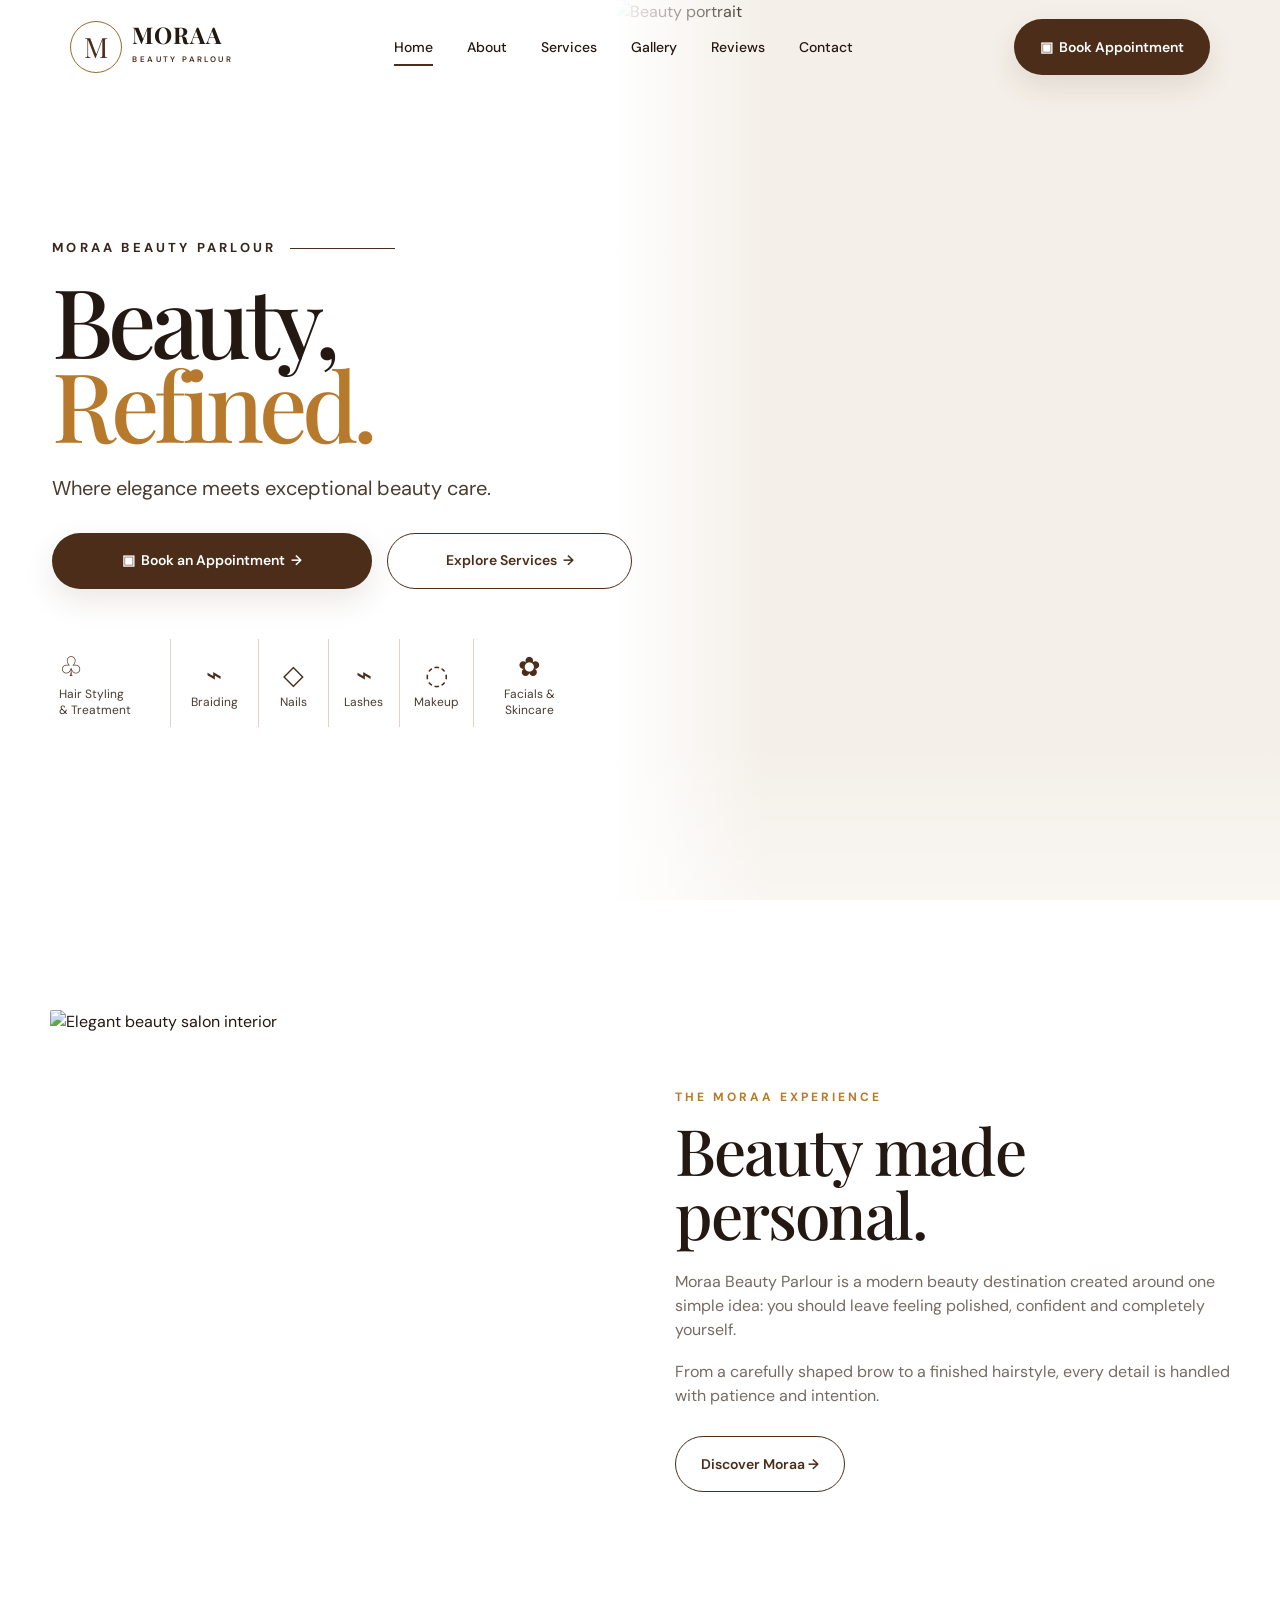
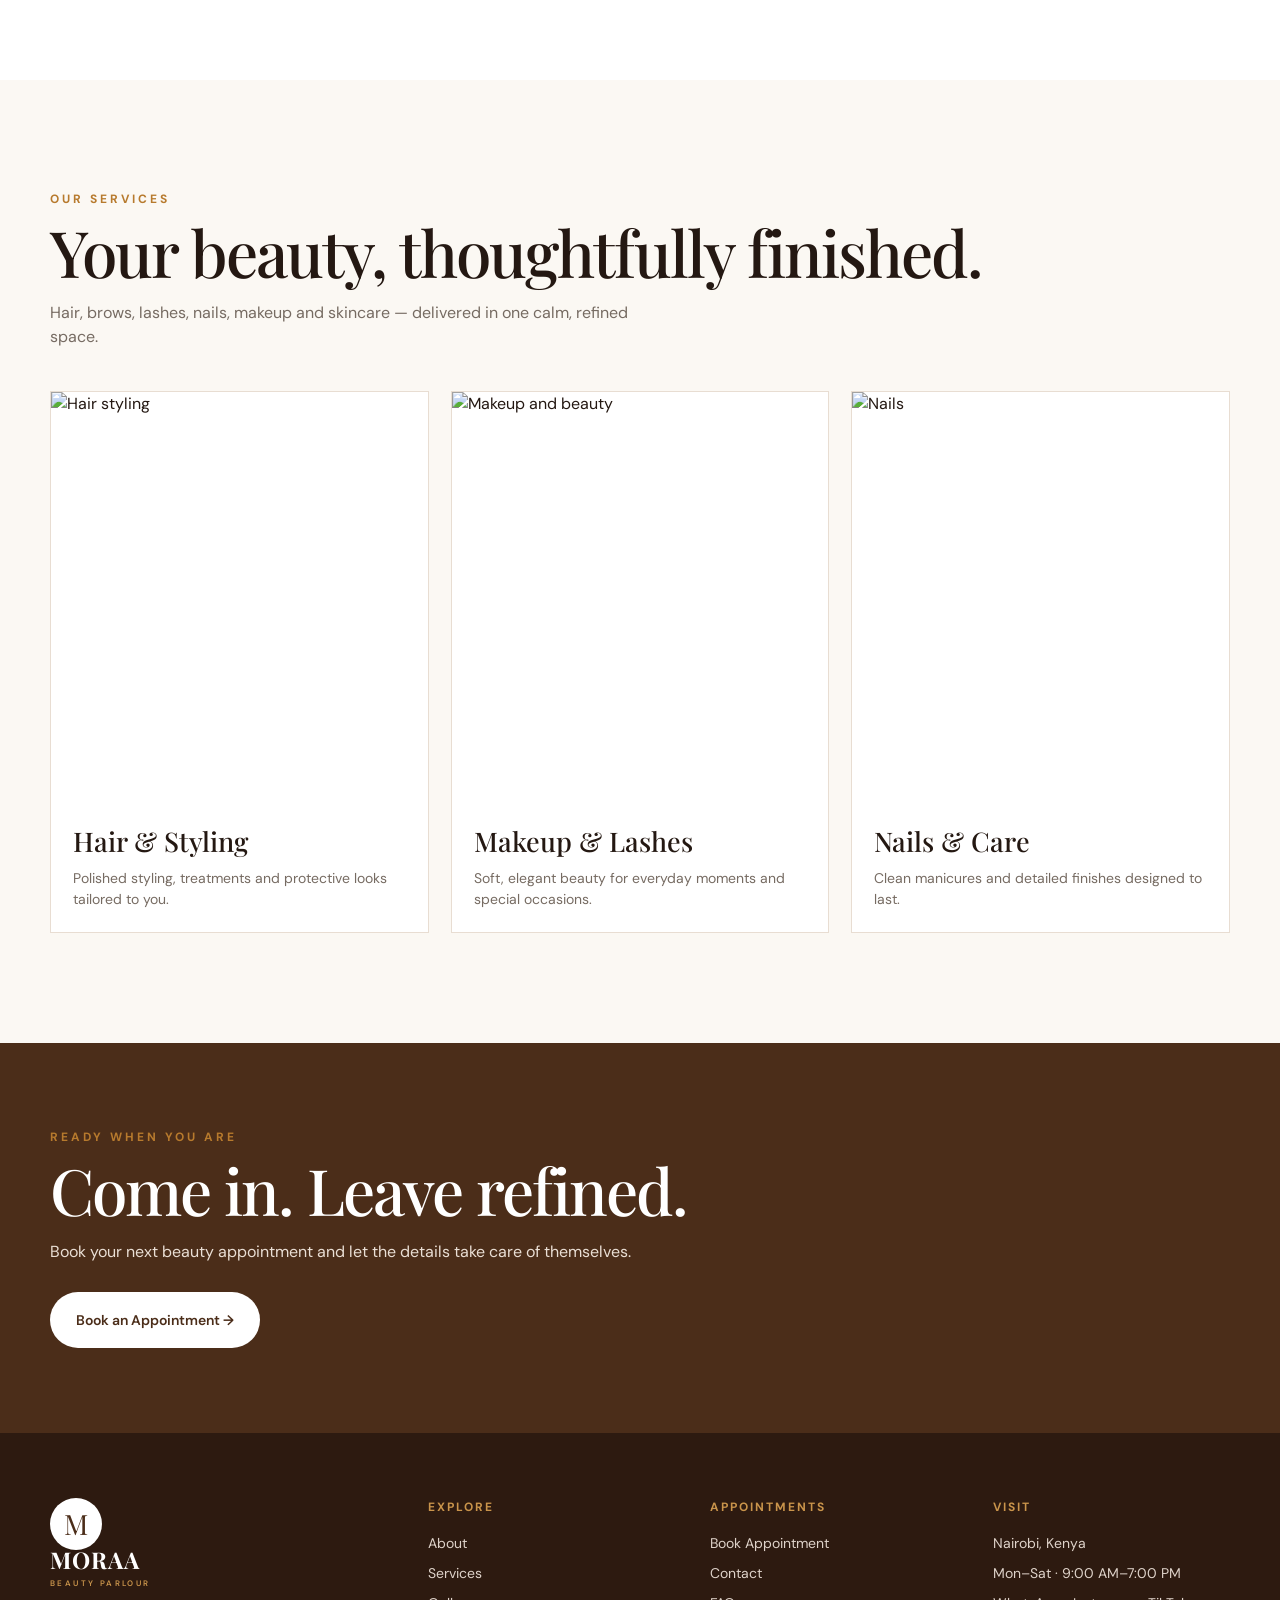
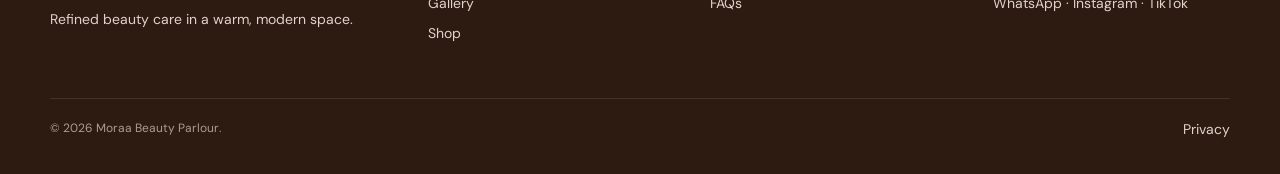
==== index.html @ 7bc59cf0 "Build Moraa Beauty Parlour website: index.html" ====
<!doctype html>
<html lang="en"><head>
<meta charset="utf-8"><meta name="viewport" content="width=device-width,initial-scale=1">
<meta name="description" content="Moraa Beauty Parlour — refined hair, beauty, nails, lashes, makeup and skincare in Nairobi.">
<title>Moraa Beauty Parlour | Beauty, Refined.</title>
<link rel="icon" href="data:image/svg+xml,%3Csvg xmlns='http://www.w3.org/2000/svg' viewBox='0 0 100 100'%3E%3Ccircle cx='50' cy='50' r='46' fill='%234b2d19'/%3E%3Ctext x='50' y='65' text-anchor='middle' font-size='55' fill='white' font-family='serif'%3EM%3C/text%3E%3C/svg%3E">
<link rel="stylesheet" href="/style.css"></head><body>
<header class="site-header">
<a class="brand" href="/"><span class="brand-mark">M</span><span class="brand-copy"><strong>MORAA</strong><small>BEAUTY PARLOUR</small></span></a>
<nav class="nav"><a class="active" href="/">Home</a><a href="/about">About</a><a href="/services">Services</a><a href="/gallery">Gallery</a><a href="/reviews">Reviews</a><a href="/contact">Contact</a></nav>
<a class="btn btn-primary" href="/booking">▣&nbsp; Book Appointment</a><button class="menu" aria-label="Menu">☰</button>
<div class="mobile-nav"><a href="/">Home</a><a href="/about">About</a><a href="/services">Services</a><a href="/gallery">Gallery</a><a href="/reviews">Reviews</a><a href="/shop">Shop</a><a href="/contact">Contact</a><a href="/booking" class="btn btn-primary">Book Appointment</a></div>
</header>

<main>
<section class="hero"><div class="hero-grid">
<div class="hero-copy">
<div class="eyebrow">MORAA BEAUTY PARLOUR</div>
<h1>Beauty,<br><span class="gold">Refined.</span></h1>
<p class="lead">Where elegance meets exceptional beauty care.</p>
<div class="actions"><a class="btn btn-primary" href="/booking">▣&nbsp; Book an Appointment &nbsp;→</a><a class="btn btn-outline" href="/services">Explore Services &nbsp;→</a></div>
<div class="services-strip">
<div class="service-mini"><div class="service-icon">♧</div><span>Hair Styling<br>& Treatment</span></div>
<div class="service-mini"><div class="service-icon">⌁</div><span>Braiding</span></div>
<div class="service-mini"><div class="service-icon">◇</div><span>Nails</span></div>
<div class="service-mini"><div class="service-icon">⌁</div><span>Lashes</span></div>
<div class="service-mini"><div class="service-icon">◌</div><span>Makeup</span></div>
<div class="service-mini"><div class="service-icon">✿</div><span>Facials &<br>Skincare</span></div>
</div></div>
<div class="hero-photo"><img src="https://images.unsplash.com/photo-1487412720507-e7ab37603c6f?auto=format&fit=crop&w=1400&q=90" alt="Beauty portrait"></div>
</div></section>

<section class="section"><div class="container two-col"><div class="editorial-img"><img src="https://images.unsplash.com/photo-1560066984-138dadb4c035?auto=format&fit=crop&w=1200&q=85" alt="Elegant beauty salon interior"></div><div><div class="section-kicker">The Moraa Experience</div><h2 class="section-title">Beauty made personal.</h2><div class="prose" style="margin-top:24px"><p>Moraa Beauty Parlour is a modern beauty destination created around one simple idea: you should leave feeling polished, confident and completely yourself.</p><p>From a carefully shaped brow to a finished hairstyle, every detail is handled with patience and intention.</p></div><a class="btn btn-outline" href="/about" style="margin-top:10px">Discover Moraa →</a></div></div></section>

<section class="section cream"><div class="container"><div class="section-kicker">Our Services</div><h2 class="section-title">Your beauty, thoughtfully finished.</h2><p class="section-intro">Hair, brows, lashes, nails, makeup and skincare — delivered in one calm, refined space.</p>
<div class="cards" style="margin-top:42px">
<article class="card"><div class="card-img"><img src="https://images.unsplash.com/photo-1600948836101-f9ffda59d250?auto=format&fit=crop&w=900&q=85" alt="Hair styling"></div><div class="card-body"><h3>Hair & Styling</h3><p>Polished styling, treatments and protective looks tailored to you.</p></div></article>
<article class="card"><div class="card-img"><img src="https://images.unsplash.com/photo-1522335789203-aabd1fc54bc9?auto=format&fit=crop&w=900&q=85" alt="Makeup and beauty"></div><div class="card-body"><h3>Makeup & Lashes</h3><p>Soft, elegant beauty for everyday moments and special occasions.</p></div></article>
<article class="card"><div class="card-img"><img src="https://images.unsplash.com/photo-1604654894610-df63bc536371?auto=format&fit=crop&w=900&q=85" alt="Nails"></div><div class="card-body"><h3>Nails & Care</h3><p>Clean manicures and detailed finishes designed to last.</p></div></article>
</div></div></section>

<section class="cta"><div class="container"><div class="section-kicker">Ready when you are</div><h2 class="section-title">Come in. Leave refined.</h2><p>Book your next beauty appointment and let the details take care of themselves.</p><a class="btn" style="background:#fff;color:var(--brown)" href="/booking">Book an Appointment →</a></div></section>
</main>
<footer class="footer"><div class="container footer-grid">
<div><a class="brand" href="/" style="margin-bottom:17px"><span class="brand-mark" style="background:#fff;color:var(--brown);border:0">M</span><span class="brand-copy"><strong>MORAA</strong><small>BEAUTY PARLOUR</small></span></a><p>Refined beauty care in a warm, modern space.</p></div>
<div><h4>Explore</h4><a href="/about">About</a><a href="/services">Services</a><a href="/gallery">Gallery</a><a href="/shop">Shop</a></div>
<div><h4>Appointments</h4><a href="/booking">Book Appointment</a><a href="/contact">Contact</a><a href="/faq">FAQs</a></div>
<div><h4>Visit</h4><p>Nairobi, Kenya</p><p>Mon–Sat · 9:00 AM–7:00 PM</p><p>WhatsApp · Instagram · TikTok</p></div>
</div><div class="container footer-bottom"><span>© <span data-year></span> Moraa Beauty Parlour.</span><span><a href="/privacy">Privacy</a></span></div></footer>
<script src="/script.js"></script></body></html>
---- style.css ----
@import url('https://fonts.googleapis.com/css2?family=DM+Sans:wght@400;500;600;700&family=Playfair+Display:wght@500;600&display=swap');

:root{
  --brown:#4b2d19;--brown2:#321d10;--gold:#b77a2d;--cream:#fbf8f3;
  --ink:#241812;--muted:#766b62;--line:#e8ddd2;--white:#fff;
  --serif:"Playfair Display",Georgia,serif;--sans:"DM Sans",Arial,sans-serif;
}
*{box-sizing:border-box;margin:0;padding:0}
html{scroll-behavior:smooth}
body{font-family:var(--sans);color:var(--ink);background:var(--white);line-height:1.5;overflow-x:hidden}
a{text-decoration:none;color:inherit}button,input,textarea,select{font:inherit}
img{max-width:100%;display:block}
.container{width:min(1180px,calc(100% - 48px));margin:auto}
.site-header{height:94px;position:absolute;top:0;left:0;right:0;z-index:50;display:flex;align-items:center;justify-content:space-between;padding:0 5.5%}
.brand{display:flex;align-items:center;gap:10px}
.brand-mark{width:52px;height:52px;border:1px solid #9a692f;border-radius:50%;display:grid;place-items:center;color:var(--brown);font-family:var(--serif);font-size:28px}
.brand-copy strong{display:block;font-family:var(--serif);font-size:23px;letter-spacing:1px;line-height:.9}
.brand-copy small{font-size:8px;letter-spacing:2.4px;color:var(--brown);font-weight:600}
.nav{display:flex;gap:34px;align-items:center}
.nav a{font-size:14px;font-weight:500;position:relative;padding:8px 0}
.nav a.active:after{content:"";position:absolute;left:0;right:0;bottom:0;height:2px;background:var(--brown)}
.btn{display:inline-flex;align-items:center;justify-content:center;gap:10px;border-radius:999px;height:56px;padding:0 25px;font-weight:600;font-size:14px;border:1px solid transparent;transition:.25s}
.btn-primary{background:var(--brown);color:white;box-shadow:0 12px 30px #4b2d191c}
.btn-primary:hover{background:var(--brown2);transform:translateY(-2px)}
.btn-outline{border-color:var(--brown);color:var(--brown);background:white}
.btn-outline:hover{background:var(--cream);transform:translateY(-2px)}
.menu{display:none;border:0;background:var(--brown);color:#fff;width:44px;height:44px;border-radius:50%;font-size:20px}
.mobile-nav{display:none;position:absolute;top:78px;left:18px;right:18px;background:#fff;border:1px solid var(--line);border-radius:20px;padding:14px;box-shadow:0 24px 70px #301b101c}
.mobile-nav.open{display:flex;flex-direction:column}
.mobile-nav a{padding:13px;border-radius:12px}
.mobile-nav a:hover{background:var(--cream)}

.hero{min-height:100vh;position:relative;overflow:hidden;background:#fff}
.hero-grid{min-height:100vh;display:grid;grid-template-columns:48% 52%}
.hero-copy{display:flex;flex-direction:column;justify-content:center;padding:120px 30px 55px 8.5%;position:relative;z-index:5}
.eyebrow{display:flex;align-items:center;gap:14px;font-size:13px;letter-spacing:3.2px;font-weight:700;color:#38271c;margin-bottom:19px}
.eyebrow:after{content:"";width:105px;height:1px;background:var(--brown)}
.hero h1{font-family:var(--serif);font-weight:500;font-size:clamp(72px,7.5vw,124px);line-height:.88;letter-spacing:-5px;margin-bottom:28px}
.gold{color:var(--gold)}
.lead{max-width:480px;color:#4a3b31;font-size:20px;line-height:1.45;margin-bottom:30px}
.actions{display:flex;gap:15px;margin-bottom:50px}
.hero .btn-primary{min-width:320px}
.hero .btn-outline{min-width:245px}
.services-strip{display:grid;grid-template-columns:1.35fr 1fr .8fr .8fr .85fr 1.25fr;max-width:720px}
.service-mini{min-height:88px;display:flex;flex-direction:column;align-items:center;justify-content:center;text-align:center;border-right:1px solid #ddd2c8;padding:4px 7px}
.service-mini:first-child{align-items:flex-start;text-align:left}
.service-mini:last-child{border:0}
.service-icon{font-size:27px;color:var(--brown);height:40px}
.service-mini span{font-size:12px;line-height:1.3;color:#493b31}
.hero-photo{position:relative;min-height:100vh;overflow:hidden;background:#f4efe8}
.hero-photo img{width:100%;height:100%;object-fit:cover;object-position:center}
.hero-photo:before{content:"";position:absolute;z-index:2;inset:0 auto 0 0;width:23%;background:linear-gradient(90deg,#fff,rgba(255,255,255,0));pointer-events:none}
.hero-photo:after{content:"";position:absolute;z-index:2;inset:auto 0 0;height:18%;background:linear-gradient(0deg,rgba(255,255,255,.45),transparent);pointer-events:none}

.page-hero{padding:170px 0 90px;background:var(--cream);position:relative}
.page-hero h1{font-family:var(--serif);font-size:clamp(55px,7vw,92px);line-height:.95;font-weight:500;letter-spacing:-3px;max-width:850px}
.page-hero p{max-width:650px;color:var(--muted);font-size:18px;margin-top:22px}
.section{padding:110px 0}
.section.cream{background:var(--cream)}
.section-title{font-family:var(--serif);font-size:clamp(40px,5vw,64px);line-height:1;letter-spacing:-2px;font-weight:500}
.section-kicker{font-size:12px;text-transform:uppercase;letter-spacing:3px;font-weight:700;color:var(--gold);margin-bottom:12px}
.section-intro{max-width:600px;color:var(--muted);margin-top:17px}
.two-col{display:grid;grid-template-columns:1fr 1fr;gap:70px;align-items:center}
.editorial-img{border-radius:2px;overflow:hidden}
.editorial-img img{width:100%;height:560px;object-fit:cover}
.prose p{color:var(--muted);margin:0 0 18px;font-size:16px}
.prose h3{font-family:var(--serif);font-size:31px;margin:28px 0 10px;font-weight:500}
.cards{display:grid;grid-template-columns:repeat(3,1fr);gap:22px}
.card{border:1px solid var(--line);background:#fff;overflow:hidden}
.card-img{aspect-ratio:1/1.08;overflow:hidden}
.card-img img{width:100%;height:100%;object-fit:cover;transition:.5s}
.card:hover .card-img img{transform:scale(1.04)}
.card-body{padding:22px}
.card-body h3{font-family:var(--serif);font-size:27px;font-weight:500;margin-bottom:7px}
.card-body p{color:var(--muted);font-size:14px}
.price{color:var(--gold);font-weight:700;margin-top:13px}
.card-body .btn{margin-top:17px;height:46px}

.gallery-grid{columns:3 280px;column-gap:18px}
.gallery-item{break-inside:avoid;margin-bottom:18px;overflow:hidden;position:relative;cursor:pointer}
.gallery-item img{width:100%;transition:.5s}
.gallery-item:hover img{transform:scale(1.025)}
.lightbox{position:fixed;inset:0;background:#1e120ddc;z-index:100;display:none;place-items:center;padding:30px}
.lightbox.open{display:grid}
.lightbox img{max-width:min(1000px,92vw);max-height:88vh;object-fit:contain}
.lightbox button{position:absolute;top:20px;right:25px;border:0;background:#fff;color:var(--brown);width:46px;height:46px;border-radius:50%;font-size:25px}

.review-grid{display:grid;grid-template-columns:repeat(3,1fr);gap:22px}
.review{border:1px solid var(--line);padding:32px;background:#fff}
.stars{color:var(--gold);letter-spacing:4px;margin-bottom:18px}
.review p{font-family:var(--serif);font-size:23px;line-height:1.3}
.review strong{display:block;margin-top:20px;font-size:13px}

.form-wrap{max-width:850px;margin:auto;background:#fff;border:1px solid var(--line);padding:38px}
.form-grid{display:grid;grid-template-columns:1fr 1fr;gap:18px}
.field{display:flex;flex-direction:column;gap:7px}
.field.full{grid-column:1/-1}
.field label{font-size:12px;font-weight:700;text-transform:uppercase;letter-spacing:1.4px}
.field input,.field select,.field textarea{border:1px solid var(--line);padding:14px 15px;outline:0;background:#fff;color:var(--ink);border-radius:2px}
.field textarea{min-height:150px;resize:vertical}
.form-success{display:none;margin-top:18px;padding:15px;background:#f1eee9;color:var(--brown)}
.form-success.show{display:block}

.product-grid{display:grid;grid-template-columns:repeat(4,1fr);gap:18px}
.product .card-img{aspect-ratio:1}
.product .card-body h3{font-size:22px}
.product .price{font-size:14px}

.faq{max-width:900px;margin:auto}
.faq-item{border-top:1px solid var(--line)}
.faq-q{width:100%;background:none;border:0;text-align:left;padding:24px 0;font-family:var(--serif);font-size:25px;display:flex;justify-content:space-between;cursor:pointer;color:var(--ink)}
.faq-a{display:none;color:var(--muted);padding:0 45px 24px 0}
.faq-item.open .faq-a{display:block}

.contact-grid{display:grid;grid-template-columns:.9fr 1.1fr;gap:70px}
.contact-list{display:grid;gap:22px;margin-top:30px}
.contact-list div{border-bottom:1px solid var(--line);padding-bottom:18px}
.contact-list small{display:block;text-transform:uppercase;letter-spacing:2px;color:var(--gold);font-size:10px;font-weight:700;margin-bottom:5px}

.cta{background:var(--brown);color:#fff;padding:85px 0}
.cta .section-title{color:#fff}
.cta p{color:#eadfd5;max-width:600px;margin:18px 0 28px}

.footer{background:#2d1a10;color:#fff;padding:65px 0 25px}
.footer-grid{display:grid;grid-template-columns:1.4fr 1fr 1fr 1fr;gap:45px}
.footer .brand-copy strong{color:#fff}
.footer .brand-copy small{color:#c9944b}
.footer h4{font-size:12px;text-transform:uppercase;letter-spacing:2px;color:#c9944b;margin-bottom:17px}
.footer a,.footer p{color:#dfd3ca;font-size:14px;margin-bottom:9px;display:block}
.footer-bottom{border-top:1px solid #ffffff1b;margin-top:45px;padding-top:20px;display:flex;justify-content:space-between;color:#aa9d94;font-size:12px}

.notfound{min-height:75vh;display:grid;place-items:center;text-align:center;padding:140px 20px}
.notfound h1{font-family:var(--serif);font-size:120px;line-height:1}
.notfound p{color:var(--muted);margin:15px 0 25px}

@media(max-width:1050px){
 .nav{display:none}.menu{display:grid;place-items:center}
 .hero-grid{grid-template-columns:1fr}.hero-copy{padding:140px 7% 70px}.hero-photo{min-height:650px}
 .cards{grid-template-columns:repeat(2,1fr)}.product-grid{grid-template-columns:repeat(2,1fr)}
 .footer-grid{grid-template-columns:repeat(2,1fr)}
}
@media(max-width:650px){
 .container{width:min(100% - 34px,1180px)}.site-header{height:80px;padding:0 18px}
 .brand-mark{width:45px;height:45px}.brand-copy strong{font-size:20px}
 .hero-copy{padding:125px 22px 48px}.hero h1{font-size:clamp(58px,16vw,82px);letter-spacing:-3px}
 .lead{font-size:17px}.actions{flex-direction:column}.hero .btn-primary,.hero .btn-outline{min-width:0;width:100%}
 .services-strip{grid-template-columns:repeat(3,1fr);border-top:1px solid var(--line);padding-top:12px}
 .service-mini{border-bottom:1px solid #ddd2c8;min-height:82px}.service-mini:first-child{align-items:center;text-align:center}
 .service-mini:nth-child(3),.service-mini:nth-child(6){border-right:0}
 .hero-photo{min-height:540px}.hero-photo:before{width:35%}
 .page-hero{padding:135px 0 70px}.page-hero h1{font-size:57px}
 .section{padding:75px 0}.two-col,.contact-grid{grid-template-columns:1fr;gap:35px}.editorial-img img{height:430px}
 .cards,.review-grid{grid-template-columns:1fr}.product-grid{grid-template-columns:repeat(2,1fr)}
 .form-wrap{padding:22px}.form-grid{grid-template-columns:1fr}.field.full{grid-column:auto}
 .footer-grid{grid-template-columns:1fr 1fr;gap:35px}.footer-bottom{display:block}.footer-bottom span{display:block;margin-top:8px}
}
@media(max-width:420px){
 .services-strip{grid-template-columns:repeat(2,1fr)}.service-mini:nth-child(3){border-right:1px solid #ddd2c8}.service-mini:nth-child(even){border-right:0}
 .product-grid{grid-template-columns:1fr}.footer-grid{grid-template-columns:1fr}.notfound h1{font-size:85px}
}
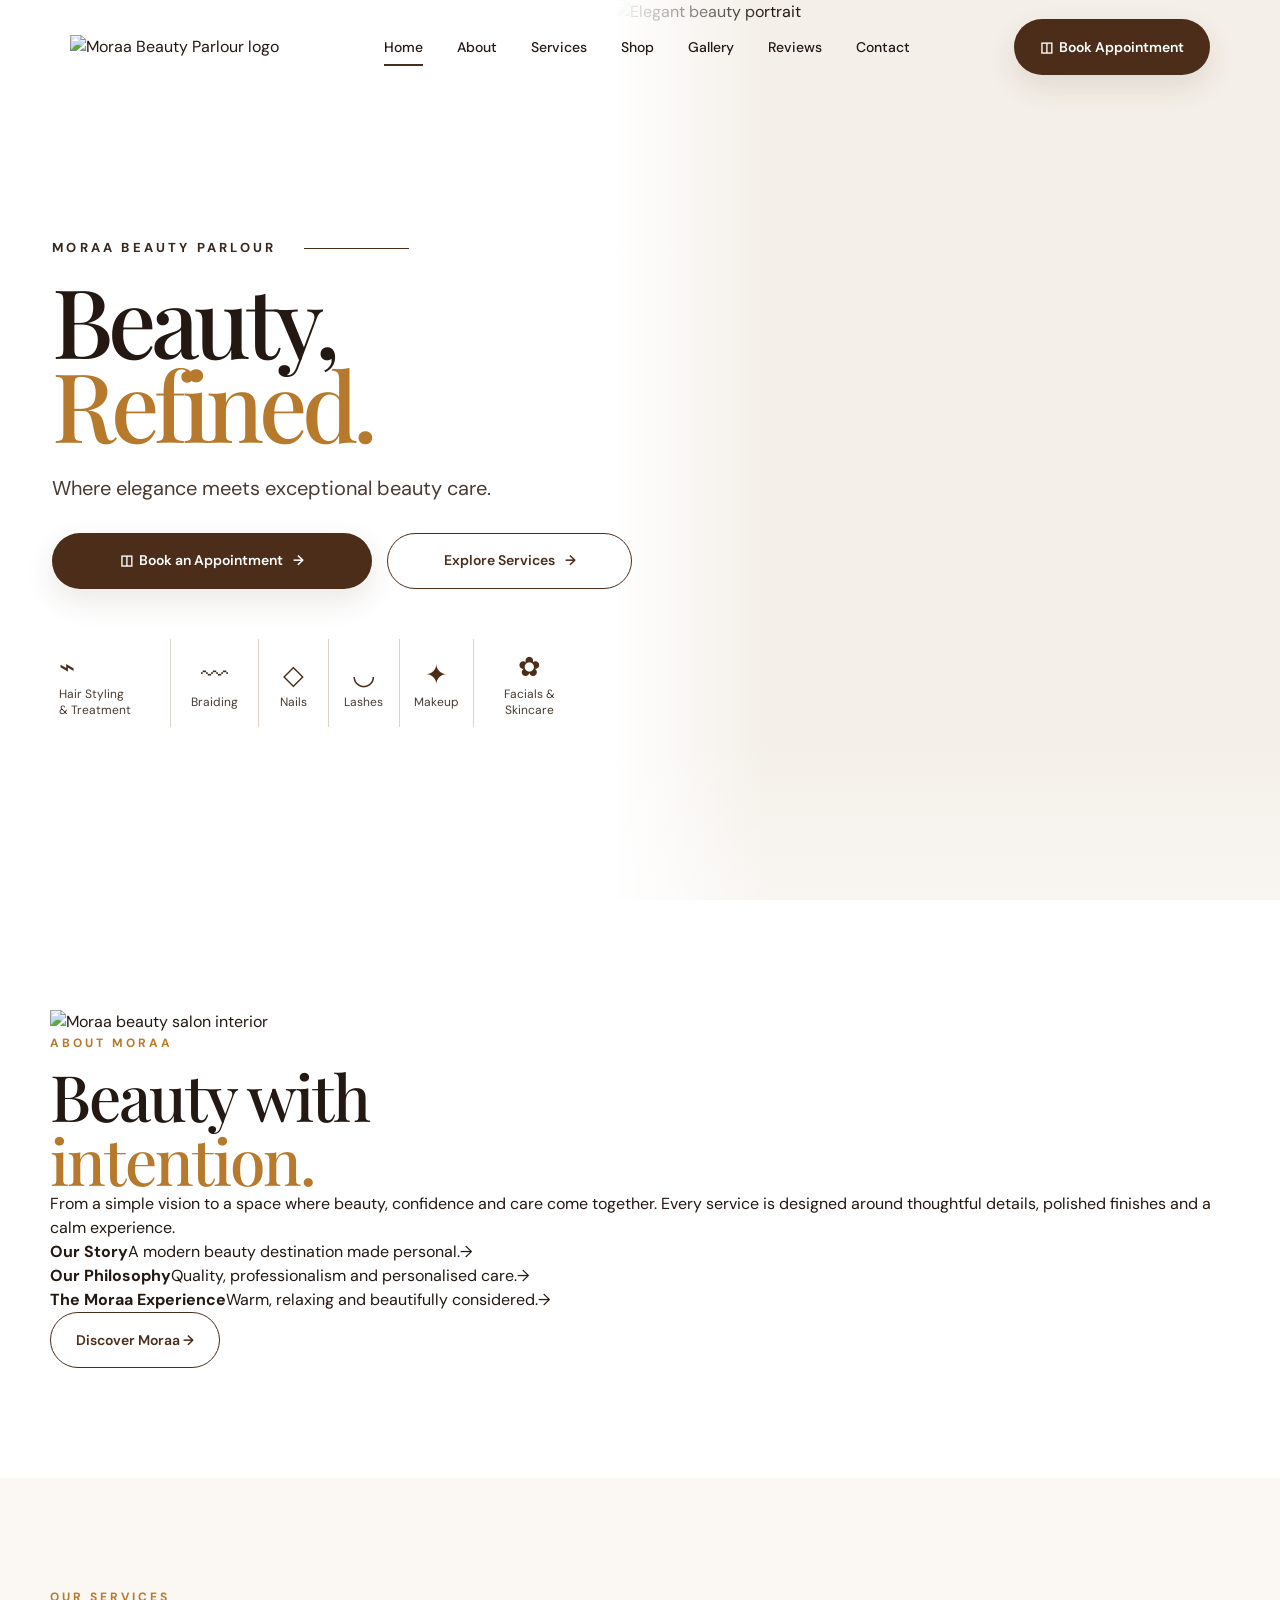
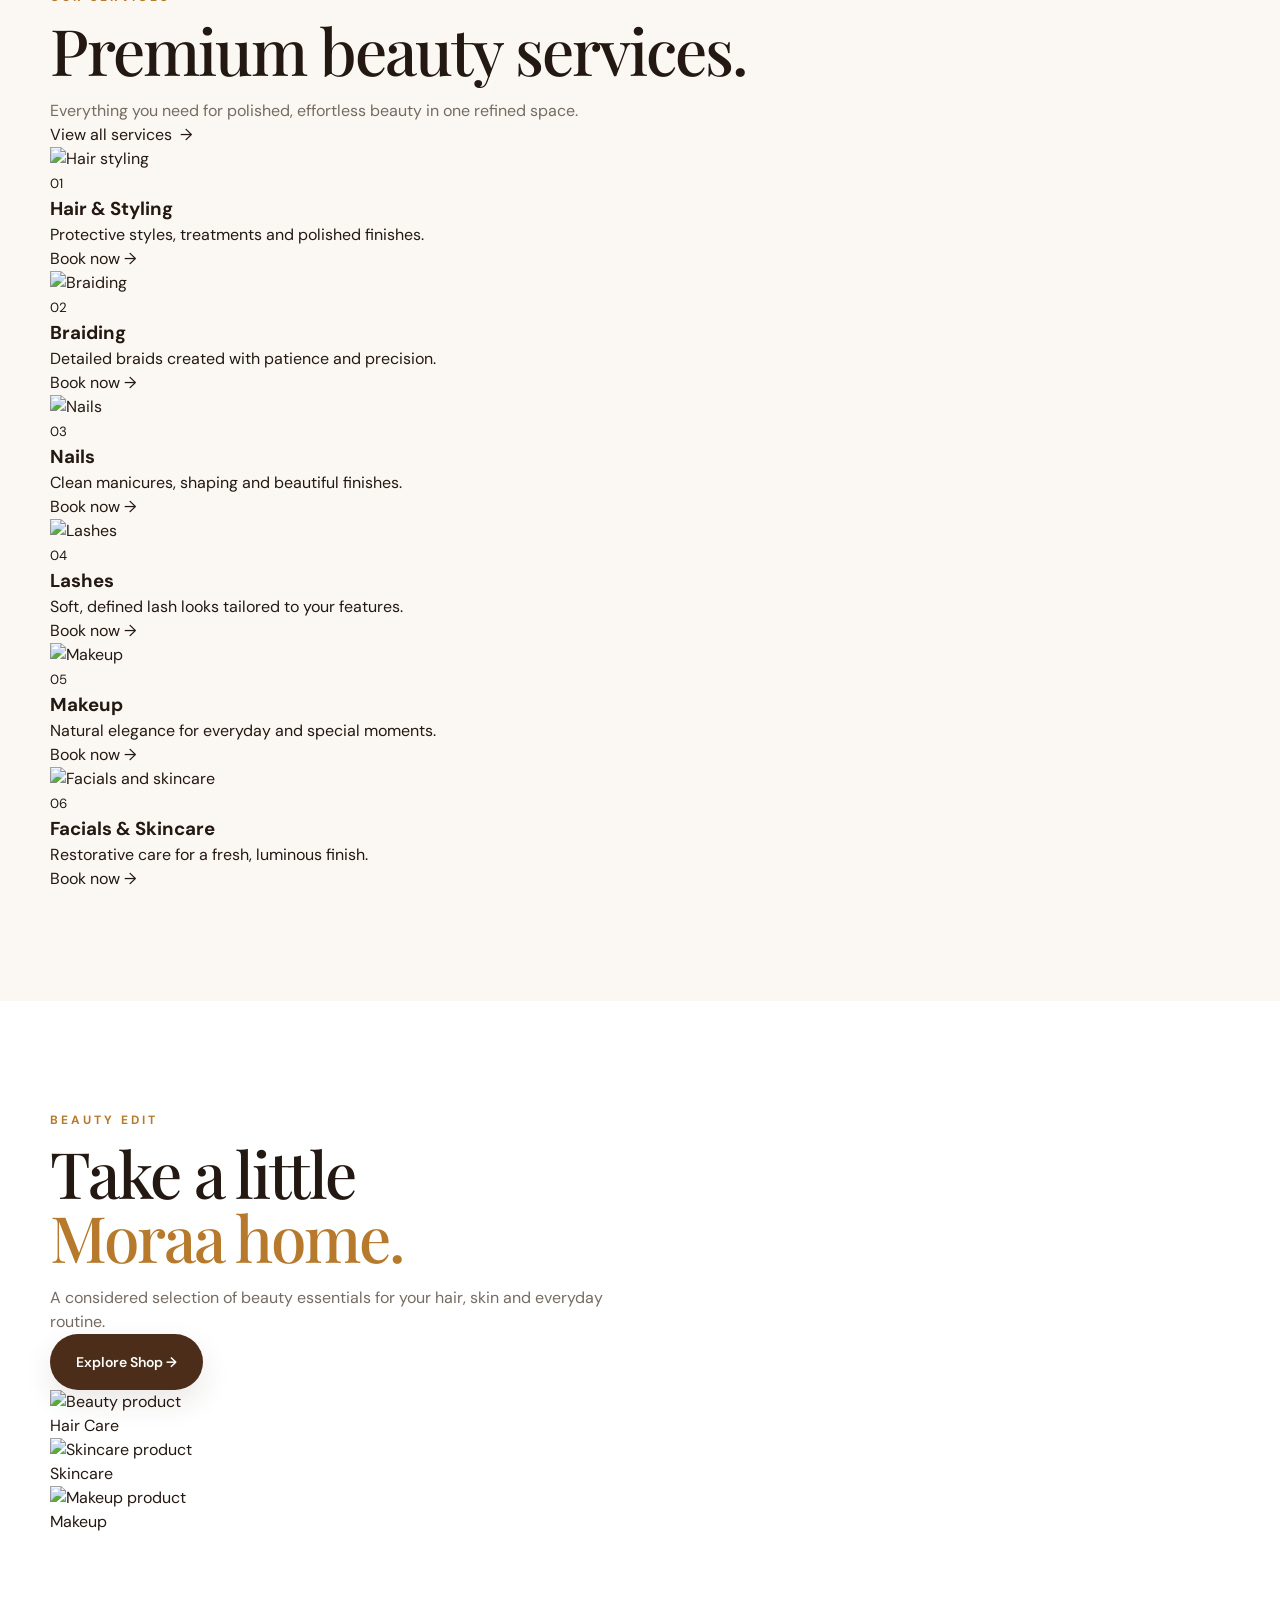
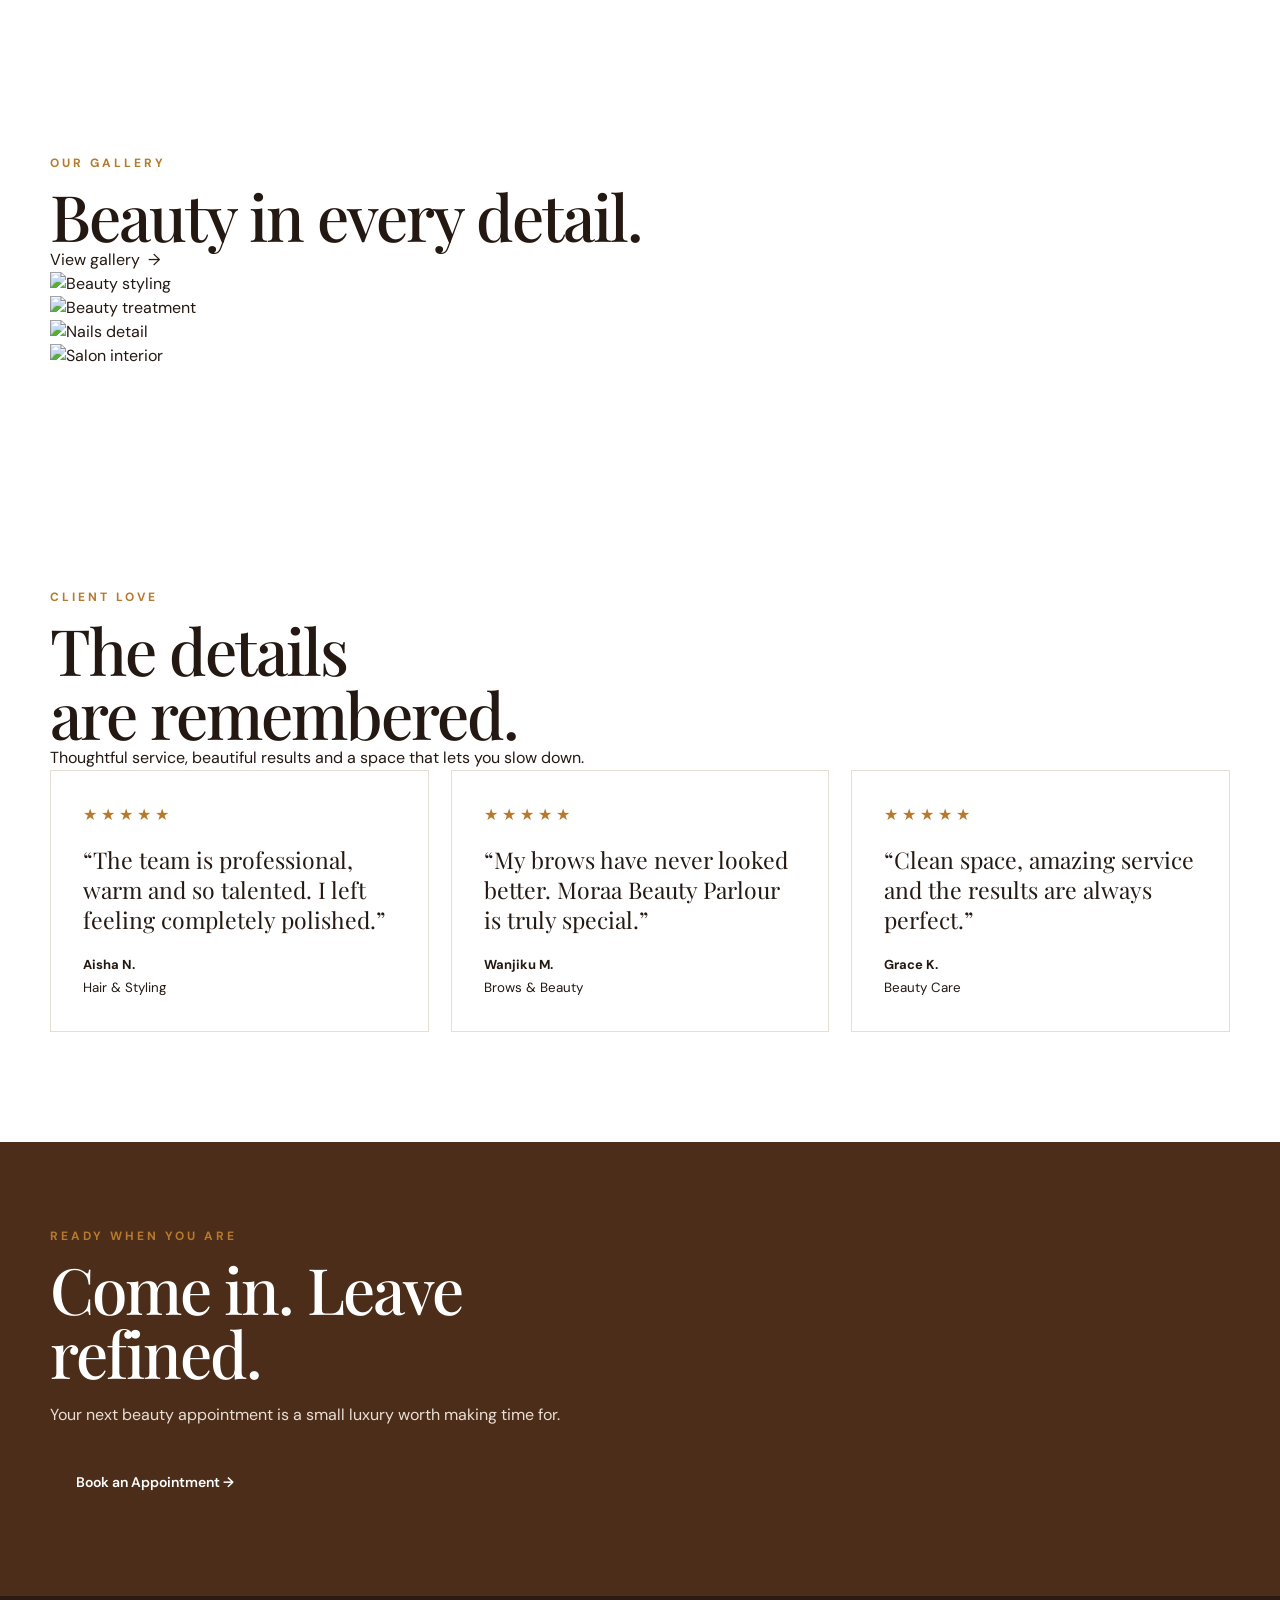
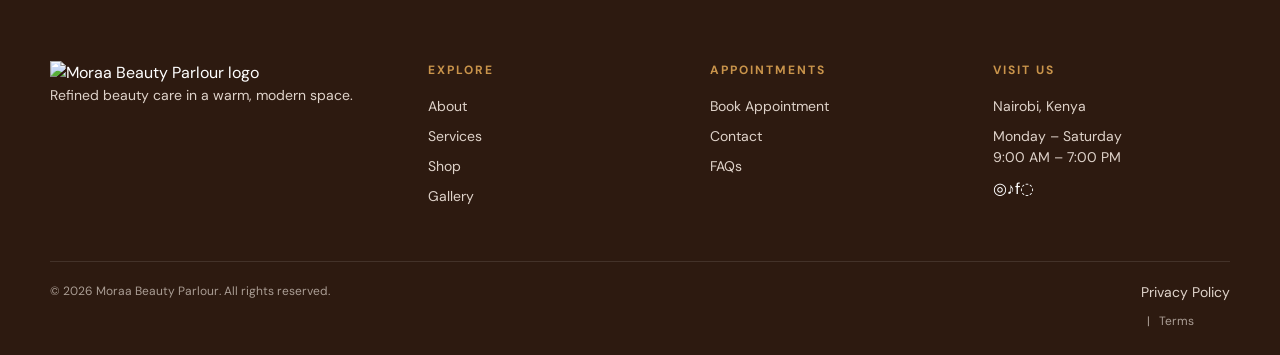
==== commit c94fb457: "Upgrade Moraa homepage to premium responsive salon experience" ====
--- a/index.html
+++ b/index.html
@@ -1,50 +1,77 @@
 <!doctype html>
-<html lang="en"><head>
-<meta charset="utf-8"><meta name="viewport" content="width=device-width,initial-scale=1">
+<html lang="en">
+<head>
+<meta charset="utf-8">
+<meta name="viewport" content="width=device-width,initial-scale=1">
 <meta name="description" content="Moraa Beauty Parlour — refined hair, beauty, nails, lashes, makeup and skincare in Nairobi.">
 <title>Moraa Beauty Parlour | Beauty, Refined.</title>
-<link rel="icon" href="data:image/svg+xml,%3Csvg xmlns='http://www.w3.org/2000/svg' viewBox='0 0 100 100'%3E%3Ccircle cx='50' cy='50' r='46' fill='%234b2d19'/%3E%3Ctext x='50' y='65' text-anchor='middle' font-size='55' fill='white' font-family='serif'%3EM%3C/text%3E%3C/svg%3E">
-<link rel="stylesheet" href="/style.css"></head><body>
+<link rel="icon" type="image/webp" href="/assets/moraa-logo.webp">
+<link rel="preconnect" href="https://fonts.googleapis.com"><link rel="preconnect" href="https://fonts.gstatic.com" crossorigin>
+<link href="https://fonts.googleapis.com/css2?family=DM+Sans:wght@400;500;600;700&family=Playfair+Display:wght@500;600&display=swap" rel="stylesheet">
+<link rel="stylesheet" href="/style.css">
+</head>
+<body>
 <header class="site-header">
-<a class="brand" href="/"><span class="brand-mark">M</span><span class="brand-copy"><strong>MORAA</strong><small>BEAUTY PARLOUR</small></span></a>
-<nav class="nav"><a class="active" href="/">Home</a><a href="/about">About</a><a href="/services">Services</a><a href="/gallery">Gallery</a><a href="/reviews">Reviews</a><a href="/contact">Contact</a></nav>
-<a class="btn btn-primary" href="/booking">▣&nbsp; Book Appointment</a><button class="menu" aria-label="Menu">☰</button>
-<div class="mobile-nav"><a href="/">Home</a><a href="/about">About</a><a href="/services">Services</a><a href="/gallery">Gallery</a><a href="/reviews">Reviews</a><a href="/shop">Shop</a><a href="/contact">Contact</a><a href="/booking" class="btn btn-primary">Book Appointment</a></div>
+<a class="brand brand-image" href="/" aria-label="Moraa Beauty Parlour home"><img src="/assets/moraa-logo.webp" alt="Moraa Beauty Parlour logo"></a>
+<nav class="nav"><a class="active" href="/">Home</a><a href="/about">About</a><a href="/services">Services</a><a href="/shop">Shop</a><a href="/gallery">Gallery</a><a href="/reviews">Reviews</a><a href="/contact">Contact</a></nav>
+<a class="btn btn-primary header-book" href="/booking">◫&nbsp; Book Appointment</a><button class="menu" aria-label="Open menu">☰</button>
+<div class="mobile-nav"><a href="/">Home</a><a href="/about">About</a><a href="/services">Services</a><a href="/shop">Shop</a><a href="/gallery">Gallery</a><a href="/reviews">Reviews</a><a href="/contact">Contact</a><a href="/booking" class="btn btn-primary">Book Appointment</a></div>
 </header>
 
 <main>
-<section class="hero"><div class="hero-grid">
+<section class="hero">
+<div class="hero-grid">
 <div class="hero-copy">
-<div class="eyebrow">MORAA BEAUTY PARLOUR</div>
+<div class="eyebrow">MORAA BEAUTY PARLOUR <i></i></div>
 <h1>Beauty,<br><span class="gold">Refined.</span></h1>
 <p class="lead">Where elegance meets exceptional beauty care.</p>
-<div class="actions"><a class="btn btn-primary" href="/booking">▣&nbsp; Book an Appointment &nbsp;→</a><a class="btn btn-outline" href="/services">Explore Services &nbsp;→</a></div>
+<div class="actions"><a class="btn btn-primary" href="/booking">◫&nbsp; Book an Appointment <span>→</span></a><a class="btn btn-outline" href="/services">Explore Services <span>→</span></a></div>
 <div class="services-strip">
-<div class="service-mini"><div class="service-icon">♧</div><span>Hair Styling<br>& Treatment</span></div>
-<div class="service-mini"><div class="service-icon">⌁</div><span>Braiding</span></div>
+<div class="service-mini"><div class="service-icon">⌁</div><span>Hair Styling<br>& Treatment</span></div>
+<div class="service-mini"><div class="service-icon">〰</div><span>Braiding</span></div>
 <div class="service-mini"><div class="service-icon">◇</div><span>Nails</span></div>
-<div class="service-mini"><div class="service-icon">⌁</div><span>Lashes</span></div>
-<div class="service-mini"><div class="service-icon">◌</div><span>Makeup</span></div>
+<div class="service-mini"><div class="service-icon">◡</div><span>Lashes</span></div>
+<div class="service-mini"><div class="service-icon">✦</div><span>Makeup</span></div>
 <div class="service-mini"><div class="service-icon">✿</div><span>Facials &<br>Skincare</span></div>
-</div></div>
-<div class="hero-photo"><img src="https://images.unsplash.com/photo-1487412720507-e7ab37603c6f?auto=format&fit=crop&w=1400&q=90" alt="Beauty portrait"></div>
+</div>
+</div>
+<div class="hero-photo hero-scene">
+<img src="https://images.unsplash.com/photo-1487412720507-e7ab37603c6f?auto=format&fit=crop&w=1800&q=92" alt="Elegant beauty portrait">
+<div class="hero-cutout" aria-hidden="true"></div>
+<div class="hero-badge"><span>01</span><b>Beauty<br>with intention.</b></div>
+</div>
+</div>
+</section>
+
+<section class="section intro-section"><div class="container intro-grid">
+<div class="intro-image"><img src="https://images.unsplash.com/photo-1560066984-138dadb4c035?auto=format&fit=crop&w=1200&q=90" alt="Moraa beauty salon interior"></div>
+<div class="intro-copy"><div class="section-kicker">About Moraa</div><h2 class="section-title">Beauty with<br><span class="gold">intention.</span></h2><p>From a simple vision to a space where beauty, confidence and care come together. Every service is designed around thoughtful details, polished finishes and a calm experience.</p><div class="story-list"><div><b>Our Story</b><span>A modern beauty destination made personal.</span>→</div><div><b>Our Philosophy</b><span>Quality, professionalism and personalised care.</span>→</div><div><b>The Moraa Experience</b><span>Warm, relaxing and beautifully considered.</span>→</div></div><a class="btn btn-outline" href="/about">Discover Moraa →</a></div>
 </div></section>
 
-<section class="section"><div class="container two-col"><div class="editorial-img"><img src="https://images.unsplash.com/photo-1560066984-138dadb4c035?auto=format&fit=crop&w=1200&q=85" alt="Elegant beauty salon interior"></div><div><div class="section-kicker">The Moraa Experience</div><h2 class="section-title">Beauty made personal.</h2><div class="prose" style="margin-top:24px"><p>Moraa Beauty Parlour is a modern beauty destination created around one simple idea: you should leave feeling polished, confident and completely yourself.</p><p>From a carefully shaped brow to a finished hairstyle, every detail is handled with patience and intention.</p></div><a class="btn btn-outline" href="/about" style="margin-top:10px">Discover Moraa →</a></div></div></section>
-
-<section class="section cream"><div class="container"><div class="section-kicker">Our Services</div><h2 class="section-title">Your beauty, thoughtfully finished.</h2><p class="section-intro">Hair, brows, lashes, nails, makeup and skincare — delivered in one calm, refined space.</p>
-<div class="cards" style="margin-top:42px">
-<article class="card"><div class="card-img"><img src="https://images.unsplash.com/photo-1600948836101-f9ffda59d250?auto=format&fit=crop&w=900&q=85" alt="Hair styling"></div><div class="card-body"><h3>Hair & Styling</h3><p>Polished styling, treatments and protective looks tailored to you.</p></div></article>
-<article class="card"><div class="card-img"><img src="https://images.unsplash.com/photo-1522335789203-aabd1fc54bc9?auto=format&fit=crop&w=900&q=85" alt="Makeup and beauty"></div><div class="card-body"><h3>Makeup & Lashes</h3><p>Soft, elegant beauty for everyday moments and special occasions.</p></div></article>
-<article class="card"><div class="card-img"><img src="https://images.unsplash.com/photo-1604654894610-df63bc536371?auto=format&fit=crop&w=900&q=85" alt="Nails"></div><div class="card-body"><h3>Nails & Care</h3><p>Clean manicures and detailed finishes designed to last.</p></div></article>
+<section class="section cream services-section"><div class="container"><div class="section-head"><div><div class="section-kicker">Our Services</div><h2 class="section-title">Premium beauty services.</h2><p class="section-intro">Everything you need for polished, effortless beauty in one refined space.</p></div><a class="text-link" href="/services">View all services&nbsp; →</a></div>
+<div class="service-grid">
+<article class="service-card"><img src="https://images.unsplash.com/photo-1600948836101-f9ffda59d250?auto=format&fit=crop&w=900&q=90" alt="Hair styling"><div><small>01</small><h3>Hair & Styling</h3><p>Protective styles, treatments and polished finishes.</p><a href="/booking">Book now →</a></div></article>
+<article class="service-card"><img src="https://images.unsplash.com/photo-1535585209827-a15fcdbc4c2d?auto=format&fit=crop&w=900&q=90" alt="Braiding"><div><small>02</small><h3>Braiding</h3><p>Detailed braids created with patience and precision.</p><a href="/booking">Book now →</a></div></article>
+<article class="service-card"><img src="https://images.unsplash.com/photo-1604654894610-df63bc536371?auto=format&fit=crop&w=900&q=90" alt="Nails"><div><small>03</small><h3>Nails</h3><p>Clean manicures, shaping and beautiful finishes.</p><a href="/booking">Book now →</a></div></article>
+<article class="service-card"><img src="https://images.unsplash.com/photo-1583001931096-959e9a1a6223?auto=format&fit=crop&w=900&q=90" alt="Lashes"><div><small>04</small><h3>Lashes</h3><p>Soft, defined lash looks tailored to your features.</p><a href="/booking">Book now →</a></div></article>
+<article class="service-card"><img src="https://images.unsplash.com/photo-1487412720507-e7ab37603c6f?auto=format&fit=crop&w=900&q=90" alt="Makeup"><div><small>05</small><h3>Makeup</h3><p>Natural elegance for everyday and special moments.</p><a href="/booking">Book now →</a></div></article>
+<article class="service-card"><img src="https://images.unsplash.com/photo-1570172619644-dfd03ed5d881?auto=format&fit=crop&w=900&q=90" alt="Facials and skincare"><div><small>06</small><h3>Facials & Skincare</h3><p>Restorative care for a fresh, luminous finish.</p><a href="/booking">Book now →</a></div></article>
 </div></div></section>
 
-<section class="cta"><div class="container"><div class="section-kicker">Ready when you are</div><h2 class="section-title">Come in. Leave refined.</h2><p>Book your next beauty appointment and let the details take care of themselves.</p><a class="btn" style="background:#fff;color:var(--brown)" href="/booking">Book an Appointment →</a></div></section>
+<section class="section collection"><div class="container collection-grid"><div><div class="section-kicker">Beauty Edit</div><h2 class="section-title">Take a little<br><span class="gold">Moraa home.</span></h2><p class="section-intro">A considered selection of beauty essentials for your hair, skin and everyday routine.</p><a class="btn btn-primary" href="/shop">Explore Shop →</a></div><div class="product-showcase"><div><img src="https://images.unsplash.com/photo-1611930022073-b7a4ba5fcccd?auto=format&fit=crop&w=800&q=90" alt="Beauty product"><span>Hair Care</span></div><div><img src="https://images.unsplash.com/photo-1608571423902-eed4a5ad8108?auto=format&fit=crop&w=800&q=90" alt="Skincare product"><span>Skincare</span></div><div><img src="https://images.unsplash.com/photo-1586495777744-4413f21062fa?auto=format&fit=crop&w=800&q=90" alt="Makeup product"><span>Makeup</span></div></div></div></section>
+
+<section class="section gallery-preview"><div class="container"><div class="section-head"><div><div class="section-kicker">Our Gallery</div><h2 class="section-title">Beauty in every detail.</h2></div><a class="text-link" href="/gallery">View gallery&nbsp; →</a></div><div class="masonry-preview"><img class="tall" src="https://images.unsplash.com/photo-1595476108010-b4d1f102b1b1?auto=format&fit=crop&w=900&q=90" alt="Beauty styling"><img src="https://images.unsplash.com/photo-1522337360788-8b13dee7a37e?auto=format&fit=crop&w=900&q=90" alt="Beauty treatment"><img src="https://images.unsplash.com/photo-1604654894610-df63bc536371?auto=format&fit=crop&w=900&q=90" alt="Nails detail"><img class="wide" src="https://images.unsplash.com/photo-1560066984-138dadb4c035?auto=format&fit=crop&w=1200&q=90" alt="Salon interior"></div></div></section>
+
+<section class="section testimonials"><div class="container"><div class="section-kicker">Client Love</div><div class="testimonial-head"><h2 class="section-title">The details<br>are remembered.</h2><p>Thoughtful service, beautiful results and a space that lets you slow down.</p></div><div class="review-grid"><article class="review"><div class="stars">★★★★★</div><p>“The team is professional, warm and so talented. I left feeling completely polished.”</p><strong>Aisha N.</strong><small>Hair & Styling</small></article><article class="review"><div class="stars">★★★★★</div><p>“My brows have never looked better. Moraa Beauty Parlour is truly special.”</p><strong>Wanjiku M.</strong><small>Brows & Beauty</small></article><article class="review"><div class="stars">★★★★★</div><p>“Clean space, amazing service and the results are always perfect.”</p><strong>Grace K.</strong><small>Beauty Care</small></article></div></div></section>
+
+<section class="cta"><div class="container cta-inner"><div><div class="section-kicker">Ready when you are</div><h2 class="section-title">Come in. Leave<br><span>refined.</span></h2></div><div><p>Your next beauty appointment is a small luxury worth making time for.</p><a class="btn" href="/booking">Book an Appointment →</a></div></div></section>
 </main>
+
 <footer class="footer"><div class="container footer-grid">
-<div><a class="brand" href="/" style="margin-bottom:17px"><span class="brand-mark" style="background:#fff;color:var(--brown);border:0">M</span><span class="brand-copy"><strong>MORAA</strong><small>BEAUTY PARLOUR</small></span></a><p>Refined beauty care in a warm, modern space.</p></div>
-<div><h4>Explore</h4><a href="/about">About</a><a href="/services">Services</a><a href="/gallery">Gallery</a><a href="/shop">Shop</a></div>
+<div class="footer-brand"><img src="/assets/moraa-logo.webp" alt="Moraa Beauty Parlour logo"><p>Refined beauty care in a warm, modern space.</p></div>
+<div><h4>Explore</h4><a href="/about">About</a><a href="/services">Services</a><a href="/shop">Shop</a><a href="/gallery">Gallery</a></div>
 <div><h4>Appointments</h4><a href="/booking">Book Appointment</a><a href="/contact">Contact</a><a href="/faq">FAQs</a></div>
-<div><h4>Visit</h4><p>Nairobi, Kenya</p><p>Mon–Sat · 9:00 AM–7:00 PM</p><p>WhatsApp · Instagram · TikTok</p></div>
-</div><div class="container footer-bottom"><span>© <span data-year></span> Moraa Beauty Parlour.</span><span><a href="/privacy">Privacy</a></span></div></footer>
-<script src="/script.js"></script></body></html>+<div><h4>Visit Us</h4><p>Nairobi, Kenya</p><p>Monday – Saturday<br>9:00 AM – 7:00 PM</p><div class="socials"><span>◎</span><span>♪</span><span>f</span><span>◌</span></div></div>
+</div><div class="container footer-bottom"><span>© <span data-year></span> Moraa Beauty Parlour. All rights reserved.</span><span><a href="/privacy">Privacy Policy</a> &nbsp; | &nbsp; Terms</span></div></footer>
+<script src="/script.js"></script>
+</body></html>
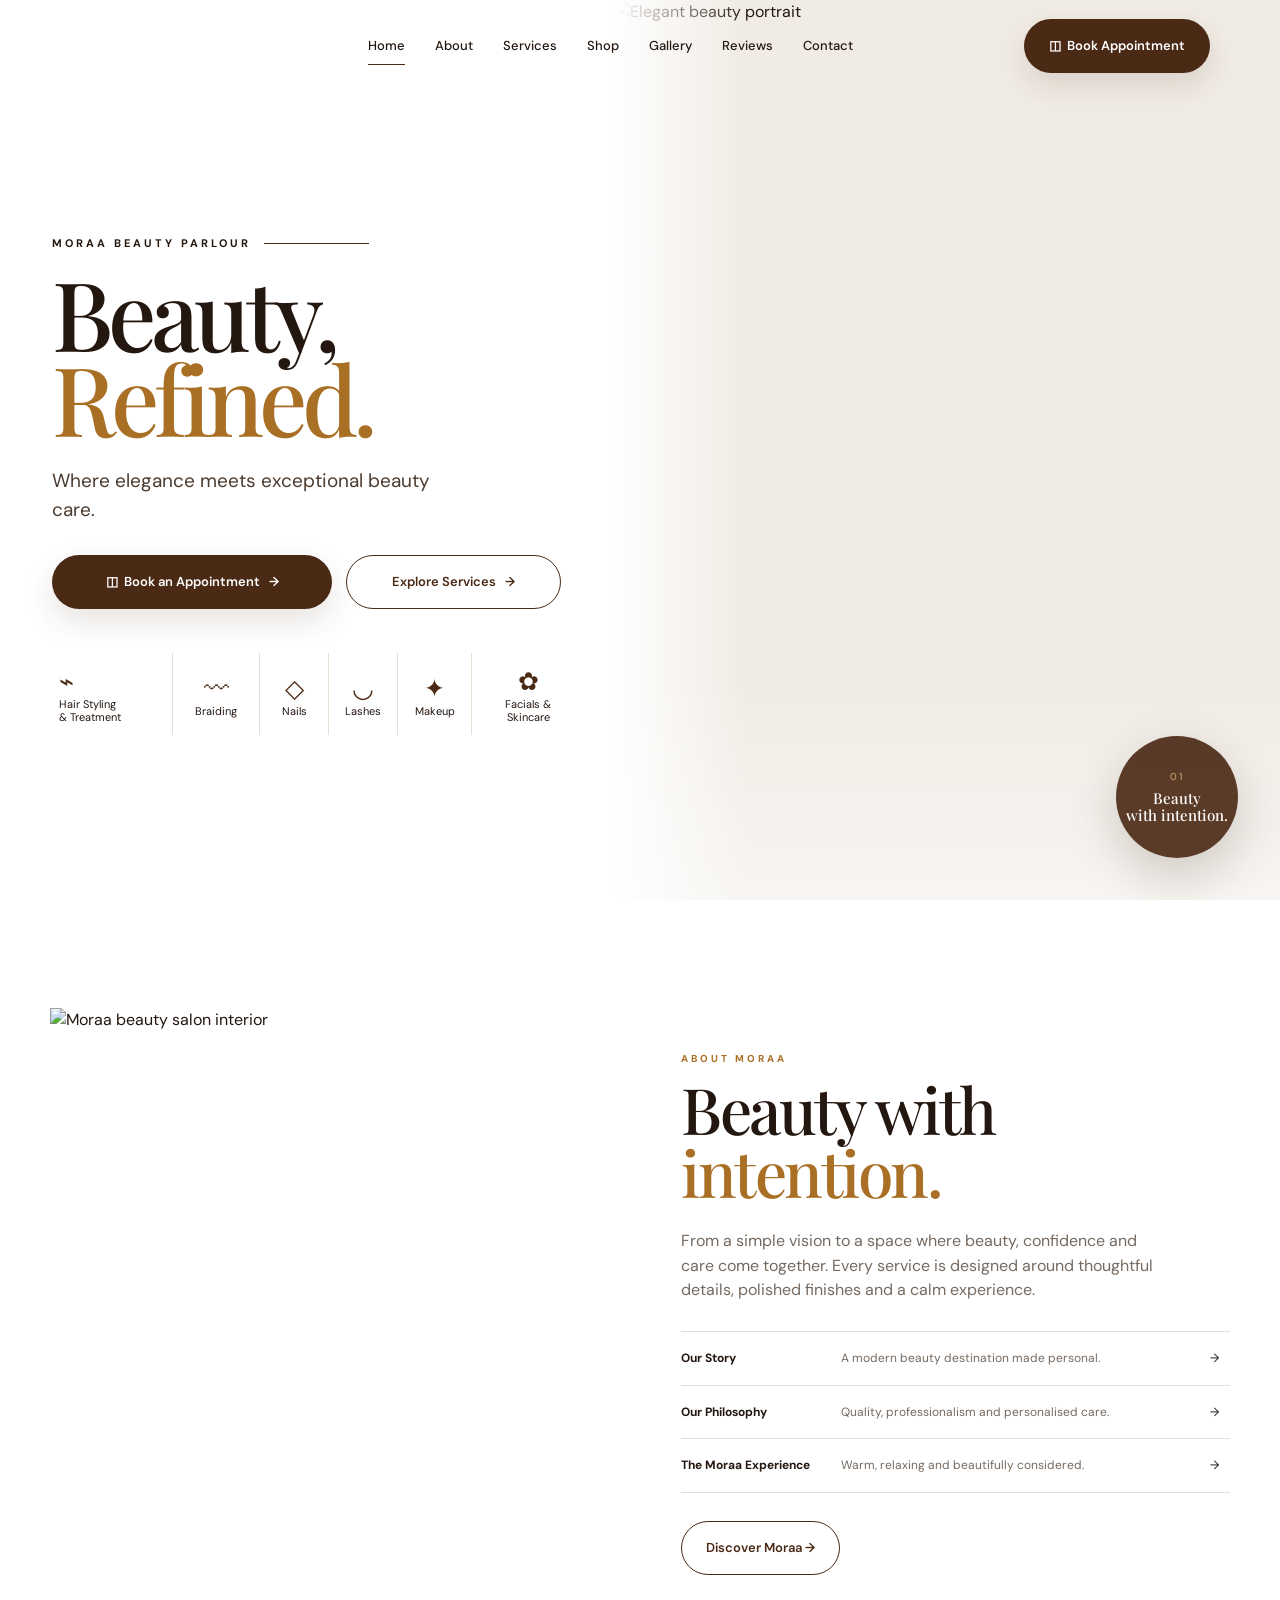
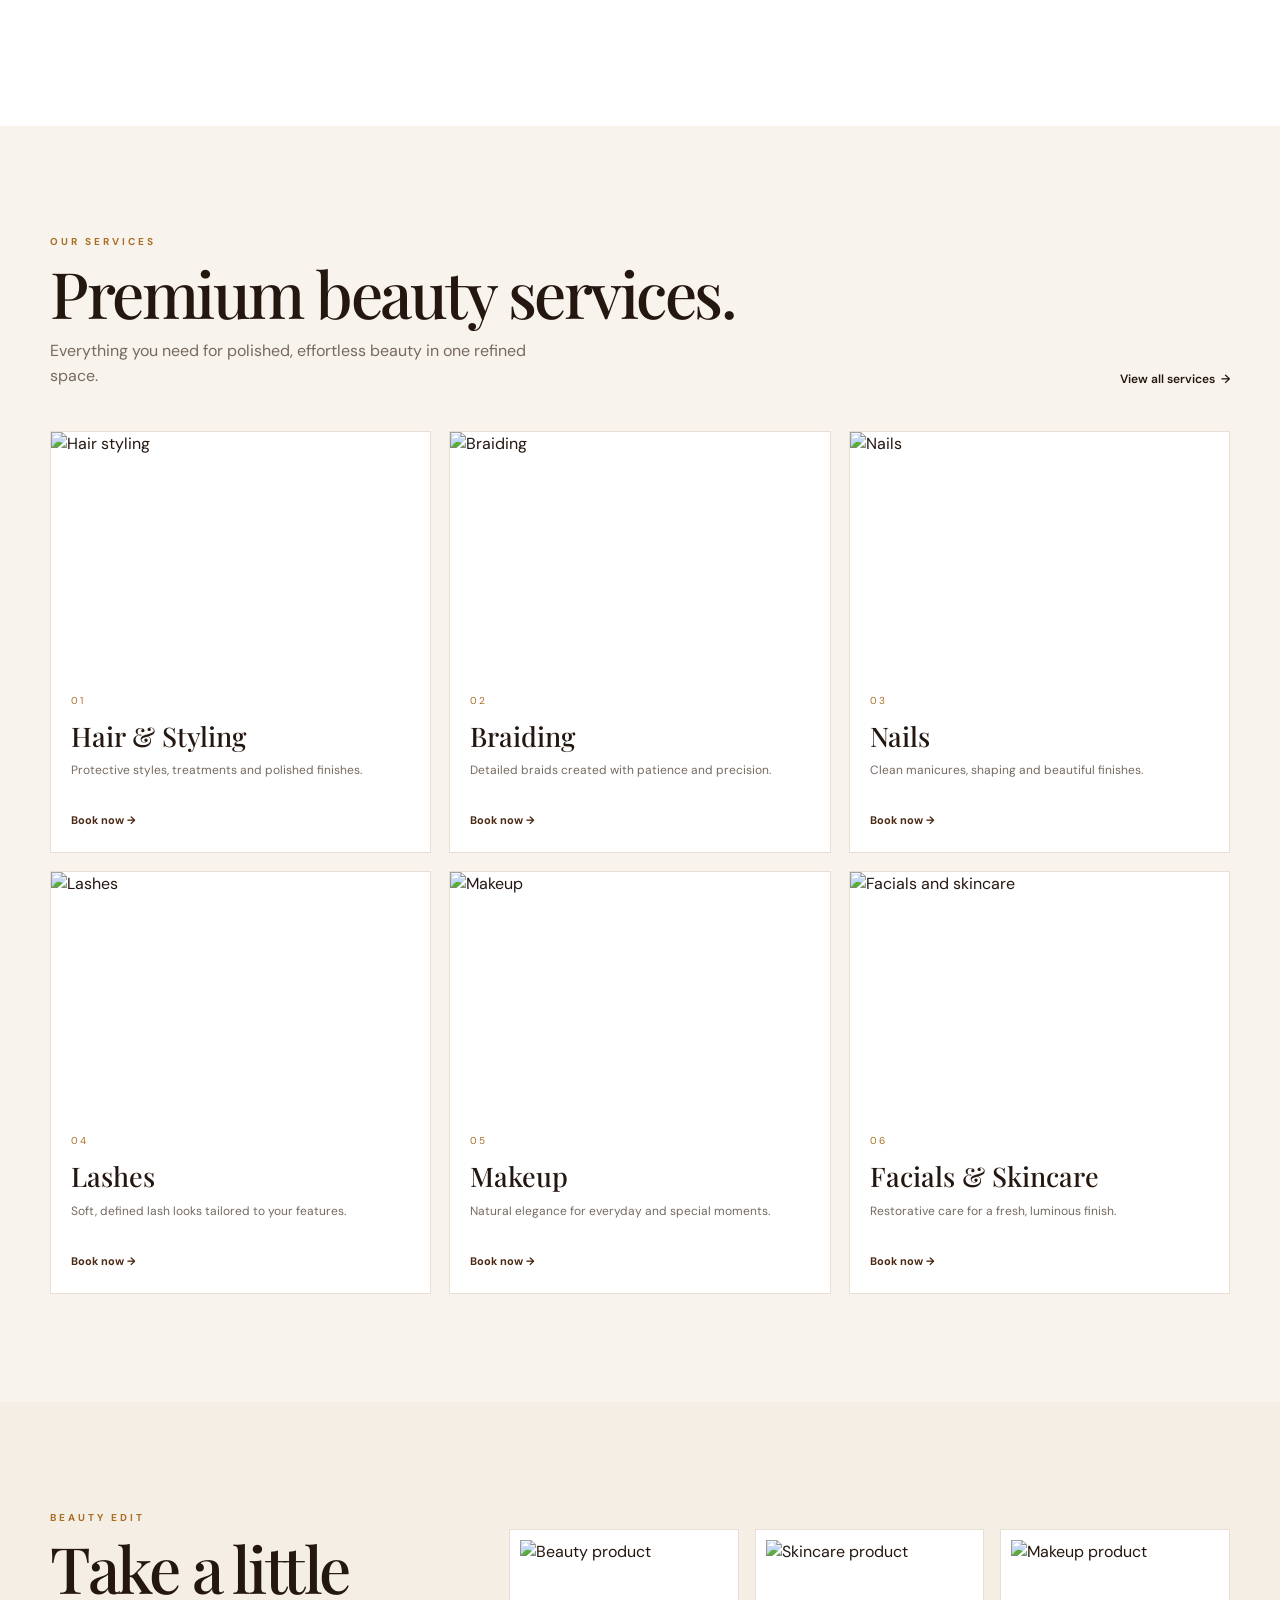
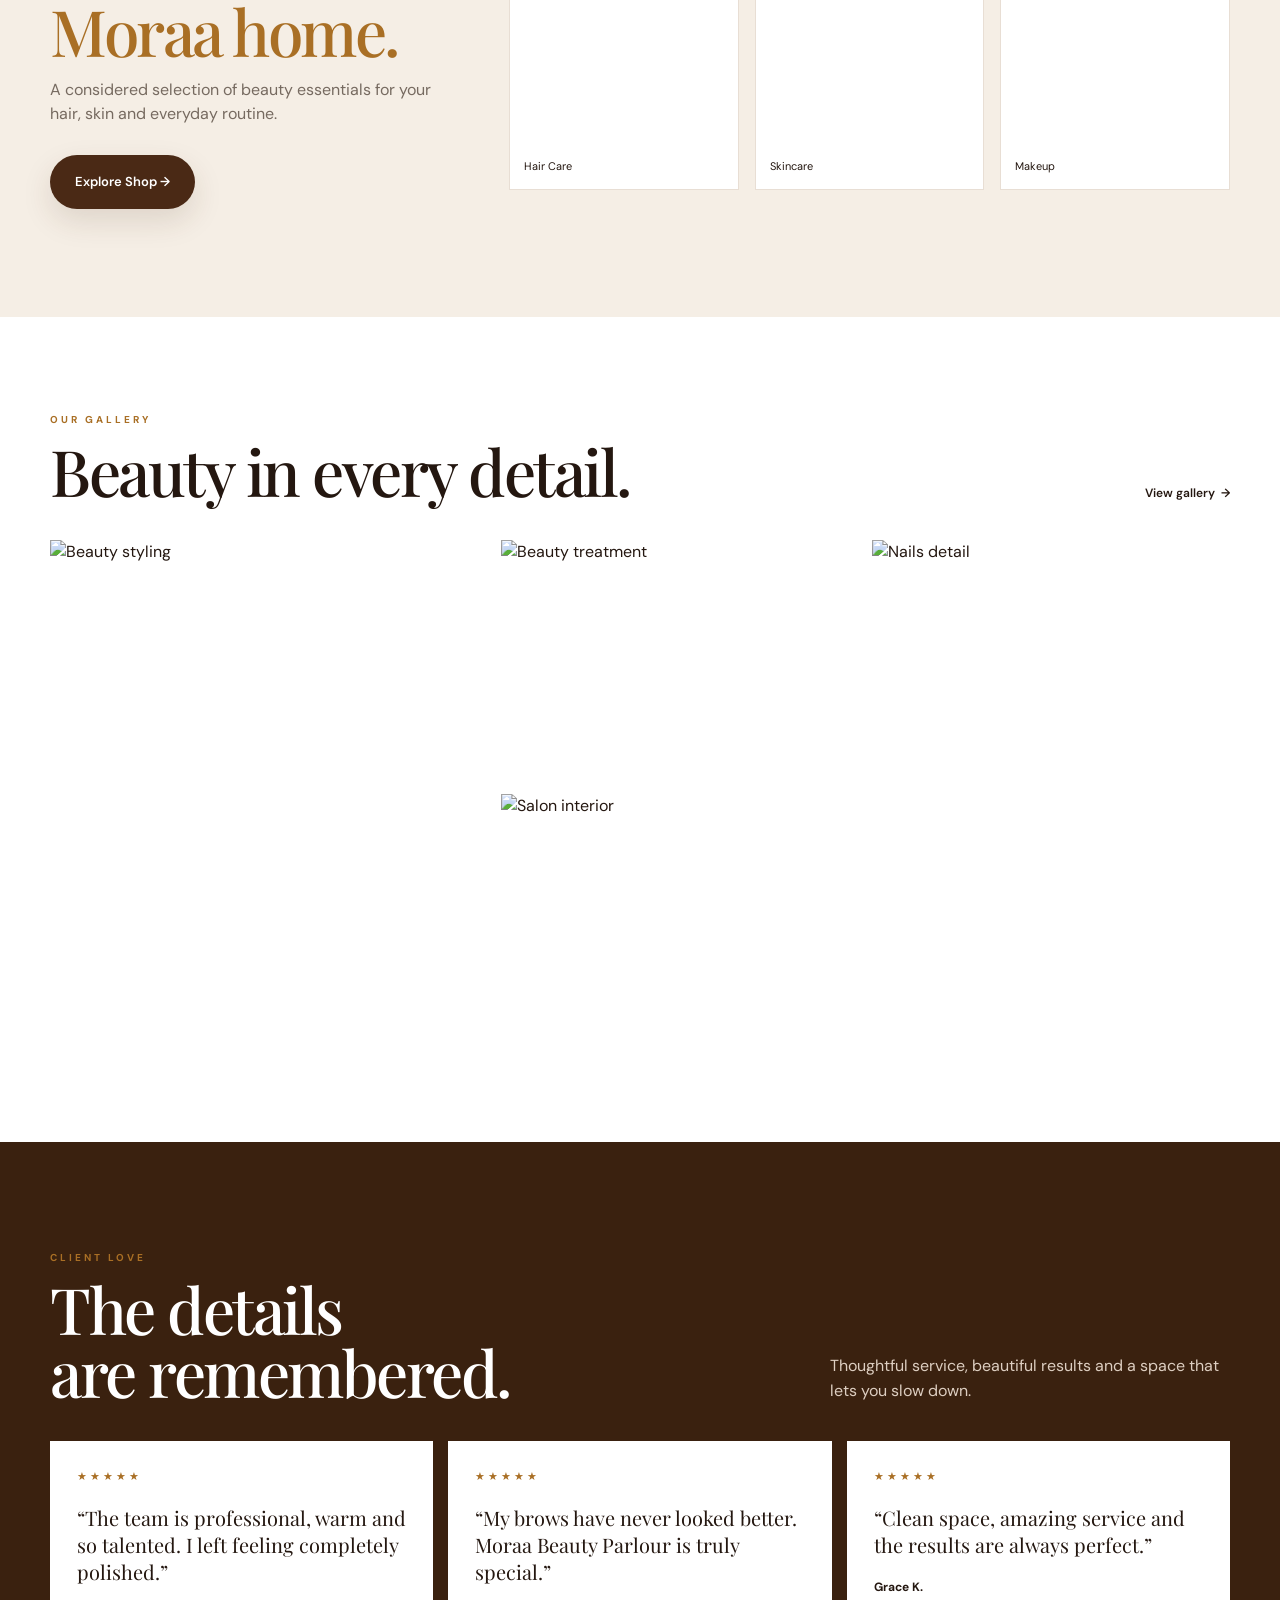
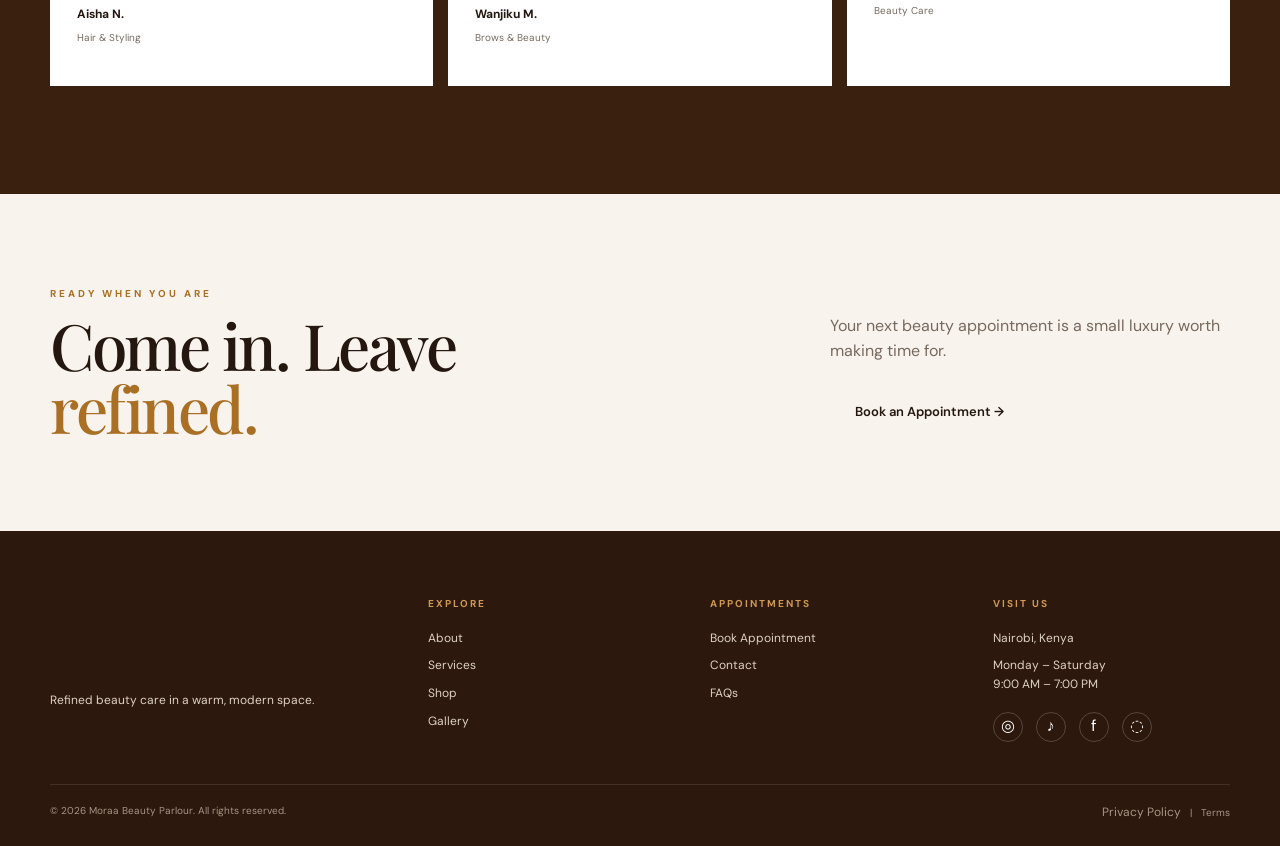
==== commit 57eaec9e: "Add Moraa Standard and premium appointment journey sections" ====
--- a/index.html
+++ b/index.html
@@ -38,7 +38,7 @@
 <div class="hero-photo hero-scene">
 <img src="https://images.unsplash.com/photo-1487412720507-e7ab37603c6f?auto=format&fit=crop&w=1800&q=92" alt="Elegant beauty portrait">
 <div class="hero-cutout" aria-hidden="true"></div>
-<div class="hero-badge"><span>01</span><b>Beauty<br>with intention.</b></div>
+<div class="hero-badge"><span>01</span><b>Beauty<br>with intention.</b></div><div class="hero-side-label">NAIROBI&nbsp;&nbsp;·&nbsp;&nbsp;BEAUTY&nbsp;&nbsp;·&nbsp;&nbsp;SELF CARE</div><div class="hero-scroll">SCROLL <span>↓</span></div>
 </div>
 </div>
 </section>
--- a/style.css
+++ b/style.css
@@ -1,160 +1,22 @@
 @import url('https://fonts.googleapis.com/css2?family=DM+Sans:wght@400;500;600;700&family=Playfair+Display:wght@500;600&display=swap');
+:root{--brown:#4a2915;--brown2:#2f190c;--gold:#a96f25;--cream:#f8f3ec;--ink:#241710;--muted:#766a60;--line:#e8ded4;--serif:"Playfair Display",Georgia,serif;--sans:"DM Sans",Arial,sans-serif}
+*{box-sizing:border-box;margin:0;padding:0}html{scroll-behavior:smooth}body{font-family:var(--sans);color:var(--ink);background:#fff;line-height:1.55;overflow-x:hidden}a{text-decoration:none;color:inherit}img{max-width:100%;display:block}button,input,textarea,select{font:inherit}.container{width:min(1180px,calc(100% - 56px));margin:auto}
+.site-header{height:92px;position:absolute;inset:0 0 auto;z-index:50;display:flex;align-items:center;justify-content:space-between;padding:0 5.5%}.brand-image{width:126px;height:76px;display:flex;align-items:center}.brand-image img{width:112px;height:72px;object-fit:contain}.brand-logo-img{width:118px;height:74px;object-fit:contain;display:block}.nav{display:flex;gap:30px;align-items:center}.nav a{font-size:13px;font-weight:500;padding:9px 0;position:relative}.nav a.active:after{content:"";position:absolute;left:0;right:0;bottom:0;height:1px;background:var(--brown)}.btn{height:54px;padding:0 24px;border-radius:999px;display:inline-flex;align-items:center;justify-content:center;gap:9px;font-size:13px;font-weight:600;border:1px solid transparent;transition:.25s}.btn-primary{background:var(--brown);color:#fff;box-shadow:0 12px 30px #4b2d1922}.btn-primary:hover{background:var(--brown2);transform:translateY(-2px)}.btn-outline{border-color:var(--brown);color:var(--brown);background:#fff}.btn-outline:hover{background:var(--cream);transform:translateY(-2px)}.menu{display:none;border:0;background:var(--brown);color:#fff;width:44px;height:44px;border-radius:50%;font-size:19px}.mobile-nav{display:none}
+.hero{min-height:100vh;background:#fff;overflow:hidden}.hero-grid{min-height:100vh;display:grid;grid-template-columns:48% 52%}.hero-copy{display:flex;flex-direction:column;justify-content:center;padding:125px 30px 55px 8.5%;position:relative;z-index:5}.eyebrow{display:flex;align-items:center;gap:13px;font-size:11px;letter-spacing:3px;font-weight:700;margin-bottom:18px}.eyebrow i{width:105px;height:1px;background:var(--brown);display:block}.hero h1{font-family:var(--serif);font-size:clamp(70px,7.5vw,118px);font-weight:500;line-height:.88;letter-spacing:-5px;margin-bottom:27px}.gold{color:var(--gold)}.lead{font-size:19px;color:#4c3b2f;max-width:410px;margin-bottom:30px}.actions{display:flex;gap:14px;margin-bottom:44px}.actions .btn:first-child{min-width:280px}.actions .btn-outline{min-width:215px}.services-strip{display:grid;grid-template-columns:1.4fr 1fr .8fr .8fr .85fr 1.3fr;max-width:720px}.service-mini{min-height:82px;display:flex;flex-direction:column;align-items:center;justify-content:center;text-align:center;border-right:1px solid var(--line);padding:5px 7px}.service-mini:first-child{align-items:flex-start;text-align:left}.service-mini:last-child{border:0}.service-icon{font-size:25px;color:var(--brown);height:35px}.service-mini span{font-size:11px;line-height:1.25}.hero-photo{position:relative;min-height:100vh;overflow:hidden;background:#f0ebe4}.hero-photo>img{width:100%;height:100%;object-fit:cover;object-position:center}.hero-photo:before{content:"";position:absolute;z-index:2;inset:0 auto 0 0;width:20%;background:linear-gradient(90deg,#fff,transparent);pointer-events:none}.hero-photo:after{content:"";position:absolute;z-index:2;inset:auto 0 0;height:25%;background:linear-gradient(0deg,#fff8,transparent);pointer-events:none}.hero-badge{position:absolute;z-index:4;bottom:42px;right:42px;color:#fff;background:#4a2915e8;border-radius:50%;width:122px;height:122px;display:grid;place-content:center;text-align:center;line-height:1.1;box-shadow:0 18px 50px #30170c33}.hero-badge span{font-size:10px;letter-spacing:2px;color:#d7ad70;margin-bottom:8px}.hero-badge b{font-family:var(--serif);font-size:15px;font-weight:500}
+.section{padding:108px 0}.cream{background:var(--cream)}.section-kicker{text-transform:uppercase;letter-spacing:3px;font-size:10px;font-weight:700;color:var(--gold);margin-bottom:12px}.section-title{font-family:var(--serif);font-size:clamp(44px,5vw,68px);font-weight:500;line-height:.98;letter-spacing:-2.5px}.section-intro{color:var(--muted);max-width:520px;margin-top:15px}.intro-grid{display:grid;grid-template-columns:1fr 1fr;gap:82px;align-items:center}.intro-image{height:610px;overflow:hidden}.intro-image img{width:100%;height:100%;object-fit:cover}.intro-copy>p{color:var(--muted);max-width:490px;margin:25px 0}.story-list{border-top:1px solid var(--line);margin:28px 0}.story-list div{display:grid;grid-template-columns:145px 1fr 20px;gap:15px;padding:17px 0;border-bottom:1px solid var(--line);font-size:12px}.story-list span{color:var(--muted)}.section-head{display:flex;justify-content:space-between;align-items:end;gap:30px}.text-link{font-size:12px;font-weight:600}.service-grid{display:grid;grid-template-columns:repeat(3,1fr);gap:18px;margin-top:42px}.service-card{background:#fff;border:1px solid var(--line);overflow:hidden}.service-card>img{width:100%;height:235px;object-fit:cover}.service-card>div{padding:20px}.service-card small{color:var(--gold);font-size:10px;letter-spacing:2px}.service-card h3{font-family:var(--serif);font-size:27px;font-weight:500;margin:4px 0}.service-card p{font-size:12px;color:var(--muted);min-height:38px}.service-card a{font-size:11px;font-weight:700;color:var(--brown);display:inline-block;margin-top:13px}
+.collection{background:#f5eee5}.collection-grid{display:grid;grid-template-columns:.8fr 1.5fr;gap:75px;align-items:center}.collection .btn{margin-top:28px}.product-showcase{display:grid;grid-template-columns:repeat(3,1fr);gap:16px}.product-showcase div{background:#fff;padding:10px;border:1px solid var(--line)}.product-showcase img{width:100%;aspect-ratio:1;object-fit:cover}.product-showcase span{font-size:11px;display:block;padding:10px 4px 4px}
+.gallery-preview{padding-top:95px}.masonry-preview{display:grid;grid-template-columns:1.1fr .9fr .9fr;grid-template-rows:240px 240px;gap:14px;margin-top:38px}.masonry-preview img{width:100%;height:100%;object-fit:cover}.masonry-preview .tall{grid-row:1/3}.masonry-preview .wide{grid-column:2/4}
+.testimonials{background:#3a210f;color:#fff}.testimonial-head{display:flex;justify-content:space-between;align-items:end;gap:50px;margin-bottom:38px}.testimonial-head p{color:#ddcec1;max-width:400px}.review-grid{display:grid;grid-template-columns:repeat(3,1fr);gap:15px}.review{background:#fff;color:var(--ink);padding:27px;min-height:245px}.stars{color:var(--gold);letter-spacing:3px;font-size:11px;margin-bottom:19px}.review p{font-family:var(--serif);font-size:20px;line-height:1.35}.review strong{display:block;font-size:12px;margin-top:20px}.review small{font-size:10px;color:var(--muted)}
+.cta{padding:92px 0;background:var(--cream)}.cta-inner{display:flex;justify-content:space-between;align-items:end;gap:50px}.cta-inner p{color:var(--muted);max-width:400px;margin-bottom:22px}.cta .section-title span{color:var(--gold)}
+.footer{background:#2c180c;color:#fff;padding:65px 0 25px}.footer-grid{display:grid;grid-template-columns:1.4fr 1fr 1fr 1fr;gap:45px}.footer-brand img{width:125px;height:95px;object-fit:contain;object-position:left}.footer p,.footer a{display:block;color:#dfd1c7;font-size:12px;margin-bottom:9px}.footer h4{font-size:10px;text-transform:uppercase;letter-spacing:2px;color:#d09a52;margin-bottom:17px}.socials{display:flex;gap:13px;margin-top:18px}.socials span{width:30px;height:30px;border:1px solid #ffffff33;border-radius:50%;display:grid;place-items:center;color:#fff}.footer-bottom{border-top:1px solid #ffffff1a;margin-top:42px;padding-top:18px;display:flex;justify-content:space-between;color:#a99485;font-size:10px}.footer-bottom a{display:inline;color:#a99485}
+@media(max-width:1100px){.nav{display:none}.menu{display:grid;place-items:center}.mobile-nav{position:absolute;top:78px;left:18px;right:18px;background:#fff;border:1px solid var(--line);border-radius:20px;padding:12px;box-shadow:0 25px 70px #301b101c}.mobile-nav.open{display:flex;flex-direction:column}.mobile-nav a{padding:12px;border-radius:10px}.mobile-nav .btn{color:#fff;text-align:center}.hero-grid{grid-template-columns:1fr}.hero-copy{padding:135px 7% 60px}.hero-photo{min-height:650px}.intro-grid,.collection-grid{grid-template-columns:1fr;gap:40px}.service-grid{grid-template-columns:repeat(2,1fr)}.footer-grid{grid-template-columns:repeat(2,1fr)}}
+@media(max-width:650px){.container{width:calc(100% - 34px)}.site-header{height:78px;padding:0 17px}.brand-image{width:105px;height:65px}.brand-image img{width:95px;height:62px}.header-book{display:none}.hero-copy{padding:116px 22px 42px}.hero h1{font-size:clamp(58px,16vw,82px);letter-spacing:-3px}.lead{font-size:16px}.actions{flex-direction:column;gap:10px}.actions .btn,.actions .btn:first-child,.actions .btn-outline{width:100%;min-width:0}.services-strip{grid-template-columns:repeat(3,1fr);border-top:1px solid var(--line);padding-top:10px}.service-mini{min-height:78px}.service-mini:first-child{align-items:center;text-align:center}.service-mini:nth-child(3),.service-mini:nth-child(6){border-right:0}.hero-photo{min-height:520px}.hero-badge{width:92px;height:92px;right:18px;bottom:18px}.hero-badge b{font-size:12px}.section{padding:75px 0}.section-head,.testimonial-head,.cta-inner{display:block}.section-head .text-link{display:inline-block;margin-top:18px}.intro-image{height:430px}.story-list div{grid-template-columns:1fr 20px}.story-list span{grid-column:1/2}.story-list b{grid-column:1/2}.service-grid,.review-grid{grid-template-columns:1fr}.service-card>img{height:300px}.product-showcase{grid-template-columns:1fr 1fr}.product-showcase div:last-child{display:none}.masonry-preview{grid-template-columns:1fr 1fr;grid-template-rows:220px 220px 220px}.masonry-preview .tall{grid-row:1/3}.masonry-preview .wide{grid-column:1/3}.footer-grid{grid-template-columns:1fr 1fr;gap:30px}.footer-bottom{display:block}.footer-bottom span{display:block;margin-top:8px}.cta-inner p{margin-top:20px}}
+@media(max-width:420px){.services-strip{grid-template-columns:repeat(2,1fr)}.service-mini:nth-child(3){border-right:1px solid var(--line)}.service-mini:nth-child(even){border-right:0}.product-showcase{grid-template-columns:1fr}.product-showcase div:nth-child(2){display:none}.footer-grid{grid-template-columns:1fr}}
 
-:root{
-  --brown:#4b2d19;--brown2:#321d10;--gold:#b77a2d;--cream:#fbf8f3;
-  --ink:#241812;--muted:#766b62;--line:#e8ddd2;--white:#fff;
-  --serif:"Playfair Display",Georgia,serif;--sans:"DM Sans",Arial,sans-serif;
-}
-*{box-sizing:border-box;margin:0;padding:0}
-html{scroll-behavior:smooth}
-body{font-family:var(--sans);color:var(--ink);background:var(--white);line-height:1.5;overflow-x:hidden}
-a{text-decoration:none;color:inherit}button,input,textarea,select{font:inherit}
-img{max-width:100%;display:block}
-.container{width:min(1180px,calc(100% - 48px));margin:auto}
-.site-header{height:94px;position:absolute;top:0;left:0;right:0;z-index:50;display:flex;align-items:center;justify-content:space-between;padding:0 5.5%}
-.brand{display:flex;align-items:center;gap:10px}
-.brand-mark{width:52px;height:52px;border:1px solid #9a692f;border-radius:50%;display:grid;place-items:center;color:var(--brown);font-family:var(--serif);font-size:28px}
-.brand-copy strong{display:block;font-family:var(--serif);font-size:23px;letter-spacing:1px;line-height:.9}
-.brand-copy small{font-size:8px;letter-spacing:2.4px;color:var(--brown);font-weight:600}
-.nav{display:flex;gap:34px;align-items:center}
-.nav a{font-size:14px;font-weight:500;position:relative;padding:8px 0}
-.nav a.active:after{content:"";position:absolute;left:0;right:0;bottom:0;height:2px;background:var(--brown)}
-.btn{display:inline-flex;align-items:center;justify-content:center;gap:10px;border-radius:999px;height:56px;padding:0 25px;font-weight:600;font-size:14px;border:1px solid transparent;transition:.25s}
-.btn-primary{background:var(--brown);color:white;box-shadow:0 12px 30px #4b2d191c}
-.btn-primary:hover{background:var(--brown2);transform:translateY(-2px)}
-.btn-outline{border-color:var(--brown);color:var(--brown);background:white}
-.btn-outline:hover{background:var(--cream);transform:translateY(-2px)}
-.menu{display:none;border:0;background:var(--brown);color:#fff;width:44px;height:44px;border-radius:50%;font-size:20px}
-.mobile-nav{display:none;position:absolute;top:78px;left:18px;right:18px;background:#fff;border:1px solid var(--line);border-radius:20px;padding:14px;box-shadow:0 24px 70px #301b101c}
-.mobile-nav.open{display:flex;flex-direction:column}
-.mobile-nav a{padding:13px;border-radius:12px}
-.mobile-nav a:hover{background:var(--cream)}
 
-.hero{min-height:100vh;position:relative;overflow:hidden;background:#fff}
-.hero-grid{min-height:100vh;display:grid;grid-template-columns:48% 52%}
-.hero-copy{display:flex;flex-direction:column;justify-content:center;padding:120px 30px 55px 8.5%;position:relative;z-index:5}
-.eyebrow{display:flex;align-items:center;gap:14px;font-size:13px;letter-spacing:3.2px;font-weight:700;color:#38271c;margin-bottom:19px}
-.eyebrow:after{content:"";width:105px;height:1px;background:var(--brown)}
-.hero h1{font-family:var(--serif);font-weight:500;font-size:clamp(72px,7.5vw,124px);line-height:.88;letter-spacing:-5px;margin-bottom:28px}
-.gold{color:var(--gold)}
-.lead{max-width:480px;color:#4a3b31;font-size:20px;line-height:1.45;margin-bottom:30px}
-.actions{display:flex;gap:15px;margin-bottom:50px}
-.hero .btn-primary{min-width:320px}
-.hero .btn-outline{min-width:245px}
-.services-strip{display:grid;grid-template-columns:1.35fr 1fr .8fr .8fr .85fr 1.25fr;max-width:720px}
-.service-mini{min-height:88px;display:flex;flex-direction:column;align-items:center;justify-content:center;text-align:center;border-right:1px solid #ddd2c8;padding:4px 7px}
-.service-mini:first-child{align-items:flex-start;text-align:left}
-.service-mini:last-child{border:0}
-.service-icon{font-size:27px;color:var(--brown);height:40px}
-.service-mini span{font-size:12px;line-height:1.3;color:#493b31}
-.hero-photo{position:relative;min-height:100vh;overflow:hidden;background:#f4efe8}
-.hero-photo img{width:100%;height:100%;object-fit:cover;object-position:center}
-.hero-photo:before{content:"";position:absolute;z-index:2;inset:0 auto 0 0;width:23%;background:linear-gradient(90deg,#fff,rgba(255,255,255,0));pointer-events:none}
-.hero-photo:after{content:"";position:absolute;z-index:2;inset:auto 0 0;height:18%;background:linear-gradient(0deg,rgba(255,255,255,.45),transparent);pointer-events:none}
-
-.page-hero{padding:170px 0 90px;background:var(--cream);position:relative}
-.page-hero h1{font-family:var(--serif);font-size:clamp(55px,7vw,92px);line-height:.95;font-weight:500;letter-spacing:-3px;max-width:850px}
-.page-hero p{max-width:650px;color:var(--muted);font-size:18px;margin-top:22px}
-.section{padding:110px 0}
-.section.cream{background:var(--cream)}
-.section-title{font-family:var(--serif);font-size:clamp(40px,5vw,64px);line-height:1;letter-spacing:-2px;font-weight:500}
-.section-kicker{font-size:12px;text-transform:uppercase;letter-spacing:3px;font-weight:700;color:var(--gold);margin-bottom:12px}
-.section-intro{max-width:600px;color:var(--muted);margin-top:17px}
-.two-col{display:grid;grid-template-columns:1fr 1fr;gap:70px;align-items:center}
-.editorial-img{border-radius:2px;overflow:hidden}
-.editorial-img img{width:100%;height:560px;object-fit:cover}
-.prose p{color:var(--muted);margin:0 0 18px;font-size:16px}
-.prose h3{font-family:var(--serif);font-size:31px;margin:28px 0 10px;font-weight:500}
-.cards{display:grid;grid-template-columns:repeat(3,1fr);gap:22px}
-.card{border:1px solid var(--line);background:#fff;overflow:hidden}
-.card-img{aspect-ratio:1/1.08;overflow:hidden}
-.card-img img{width:100%;height:100%;object-fit:cover;transition:.5s}
-.card:hover .card-img img{transform:scale(1.04)}
-.card-body{padding:22px}
-.card-body h3{font-family:var(--serif);font-size:27px;font-weight:500;margin-bottom:7px}
-.card-body p{color:var(--muted);font-size:14px}
-.price{color:var(--gold);font-weight:700;margin-top:13px}
-.card-body .btn{margin-top:17px;height:46px}
-
-.gallery-grid{columns:3 280px;column-gap:18px}
-.gallery-item{break-inside:avoid;margin-bottom:18px;overflow:hidden;position:relative;cursor:pointer}
-.gallery-item img{width:100%;transition:.5s}
-.gallery-item:hover img{transform:scale(1.025)}
-.lightbox{position:fixed;inset:0;background:#1e120ddc;z-index:100;display:none;place-items:center;padding:30px}
-.lightbox.open{display:grid}
-.lightbox img{max-width:min(1000px,92vw);max-height:88vh;object-fit:contain}
-.lightbox button{position:absolute;top:20px;right:25px;border:0;background:#fff;color:var(--brown);width:46px;height:46px;border-radius:50%;font-size:25px}
-
-.review-grid{display:grid;grid-template-columns:repeat(3,1fr);gap:22px}
-.review{border:1px solid var(--line);padding:32px;background:#fff}
-.stars{color:var(--gold);letter-spacing:4px;margin-bottom:18px}
-.review p{font-family:var(--serif);font-size:23px;line-height:1.3}
-.review strong{display:block;margin-top:20px;font-size:13px}
-
-.form-wrap{max-width:850px;margin:auto;background:#fff;border:1px solid var(--line);padding:38px}
-.form-grid{display:grid;grid-template-columns:1fr 1fr;gap:18px}
-.field{display:flex;flex-direction:column;gap:7px}
-.field.full{grid-column:1/-1}
-.field label{font-size:12px;font-weight:700;text-transform:uppercase;letter-spacing:1.4px}
-.field input,.field select,.field textarea{border:1px solid var(--line);padding:14px 15px;outline:0;background:#fff;color:var(--ink);border-radius:2px}
-.field textarea{min-height:150px;resize:vertical}
-.form-success{display:none;margin-top:18px;padding:15px;background:#f1eee9;color:var(--brown)}
-.form-success.show{display:block}
-
-.product-grid{display:grid;grid-template-columns:repeat(4,1fr);gap:18px}
-.product .card-img{aspect-ratio:1}
-.product .card-body h3{font-size:22px}
-.product .price{font-size:14px}
-
-.faq{max-width:900px;margin:auto}
-.faq-item{border-top:1px solid var(--line)}
-.faq-q{width:100%;background:none;border:0;text-align:left;padding:24px 0;font-family:var(--serif);font-size:25px;display:flex;justify-content:space-between;cursor:pointer;color:var(--ink)}
-.faq-a{display:none;color:var(--muted);padding:0 45px 24px 0}
-.faq-item.open .faq-a{display:block}
-
-.contact-grid{display:grid;grid-template-columns:.9fr 1.1fr;gap:70px}
-.contact-list{display:grid;gap:22px;margin-top:30px}
-.contact-list div{border-bottom:1px solid var(--line);padding-bottom:18px}
-.contact-list small{display:block;text-transform:uppercase;letter-spacing:2px;color:var(--gold);font-size:10px;font-weight:700;margin-bottom:5px}
-
-.cta{background:var(--brown);color:#fff;padding:85px 0}
-.cta .section-title{color:#fff}
-.cta p{color:#eadfd5;max-width:600px;margin:18px 0 28px}
-
-.footer{background:#2d1a10;color:#fff;padding:65px 0 25px}
-.footer-grid{display:grid;grid-template-columns:1.4fr 1fr 1fr 1fr;gap:45px}
-.footer .brand-copy strong{color:#fff}
-.footer .brand-copy small{color:#c9944b}
-.footer h4{font-size:12px;text-transform:uppercase;letter-spacing:2px;color:#c9944b;margin-bottom:17px}
-.footer a,.footer p{color:#dfd3ca;font-size:14px;margin-bottom:9px;display:block}
-.footer-bottom{border-top:1px solid #ffffff1b;margin-top:45px;padding-top:20px;display:flex;justify-content:space-between;color:#aa9d94;font-size:12px}
-
-.notfound{min-height:75vh;display:grid;place-items:center;text-align:center;padding:140px 20px}
-.notfound h1{font-family:var(--serif);font-size:120px;line-height:1}
-.notfound p{color:var(--muted);margin:15px 0 25px}
-
-@media(max-width:1050px){
- .nav{display:none}.menu{display:grid;place-items:center}
- .hero-grid{grid-template-columns:1fr}.hero-copy{padding:140px 7% 70px}.hero-photo{min-height:650px}
- .cards{grid-template-columns:repeat(2,1fr)}.product-grid{grid-template-columns:repeat(2,1fr)}
- .footer-grid{grid-template-columns:repeat(2,1fr)}
-}
-@media(max-width:650px){
- .container{width:min(100% - 34px,1180px)}.site-header{height:80px;padding:0 18px}
- .brand-mark{width:45px;height:45px}.brand-copy strong{font-size:20px}
- .hero-copy{padding:125px 22px 48px}.hero h1{font-size:clamp(58px,16vw,82px);letter-spacing:-3px}
- .lead{font-size:17px}.actions{flex-direction:column}.hero .btn-primary,.hero .btn-outline{min-width:0;width:100%}
- .services-strip{grid-template-columns:repeat(3,1fr);border-top:1px solid var(--line);padding-top:12px}
- .service-mini{border-bottom:1px solid #ddd2c8;min-height:82px}.service-mini:first-child{align-items:center;text-align:center}
- .service-mini:nth-child(3),.service-mini:nth-child(6){border-right:0}
- .hero-photo{min-height:540px}.hero-photo:before{width:35%}
- .page-hero{padding:135px 0 70px}.page-hero h1{font-size:57px}
- .section{padding:75px 0}.two-col,.contact-grid{grid-template-columns:1fr;gap:35px}.editorial-img img{height:430px}
- .cards,.review-grid{grid-template-columns:1fr}.product-grid{grid-template-columns:repeat(2,1fr)}
- .form-wrap{padding:22px}.form-grid{grid-template-columns:1fr}.field.full{grid-column:auto}
- .footer-grid{grid-template-columns:1fr 1fr;gap:35px}.footer-bottom{display:block}.footer-bottom span{display:block;margin-top:8px}
-}
-@media(max-width:420px){
- .services-strip{grid-template-columns:repeat(2,1fr)}.service-mini:nth-child(3){border-right:1px solid #ddd2c8}.service-mini:nth-child(even){border-right:0}
- .product-grid{grid-template-columns:1fr}.footer-grid{grid-template-columns:1fr}.notfound h1{font-size:85px}
-}+/* Inner-page editorial system */
+.page-hero{min-height:560px;background:linear-gradient(135deg,#fbf8f4 0%,#f2e9df 100%);display:flex;align-items:end;padding:170px 0 90px;position:relative;overflow:hidden}.page-hero:after{content:"M";position:absolute;right:4%;bottom:-95px;font:600 360px/1 var(--serif);color:#fff8f0;pointer-events:none}.page-hero h1{font:500 clamp(55px,7vw,92px)/.95 var(--serif);letter-spacing:-4px;max-width:850px;position:relative;z-index:1}.page-hero p{margin-top:20px;color:var(--muted);max-width:560px;font-size:17px;position:relative;z-index:1}.two-col,.contact-grid{display:grid;grid-template-columns:1fr 1fr;gap:80px;align-items:center}.editorial-img{height:570px;overflow:hidden;background:#eee}.editorial-img img{width:100%;height:100%;object-fit:cover}.prose h3{font:500 34px/1.1 var(--serif);margin:25px 0 10px}.prose h3:first-child{margin-top:0}.prose p{color:var(--muted);max-width:510px;margin-bottom:18px}.cards{display:grid;grid-template-columns:repeat(3,1fr);gap:18px}.card{background:#fff;border:1px solid var(--line);overflow:hidden;transition:.28s;box-shadow:0 4px 20px #2e190b08}.card:hover{transform:translateY(-5px);box-shadow:0 18px 45px #2e190b14}.card-img{height:300px;overflow:hidden}.card-img img{width:100%;height:100%;object-fit:cover;transition:transform .6s}.card:hover .card-img img{transform:scale(1.035)}.card-body{padding:25px}.card-body h3{font:500 29px/1.05 var(--serif);margin-bottom:10px}.card-body p{color:var(--muted);font-size:13px;min-height:42px}.card-body .btn{height:44px;margin-top:17px}.price{font-size:12px;color:var(--gold);font-weight:700;margin-top:14px}.gallery-grid{display:grid;grid-template-columns:repeat(3,1fr);grid-auto-rows:360px;gap:15px}.gallery-item{overflow:hidden;cursor:pointer;background:#eee;position:relative}.gallery-item:nth-child(1),.gallery-item:nth-child(6){grid-row:span 2}.gallery-item:nth-child(4){grid-column:span 2}.gallery-item img{width:100%;height:100%;object-fit:cover;transition:.6s}.gallery-item:hover img{transform:scale(1.035)}.gallery-item:after{content:"View";position:absolute;inset:auto 15px 15px auto;background:#fff;color:var(--brown);padding:8px 13px;border-radius:999px;font-size:10px;font-weight:700;opacity:0;transform:translateY(8px);transition:.25s}.gallery-item:hover:after{opacity:1;transform:none}.lightbox{position:fixed;inset:0;background:#1e100ced;z-index:100;display:none;align-items:center;justify-content:center;padding:30px}.lightbox.open{display:flex}.lightbox img{max-width:min(1000px,92vw);max-height:88vh;object-fit:contain}.lightbox button{position:absolute;right:25px;top:20px;width:45px;height:45px;border:1px solid #fff4;background:#fff;color:var(--brown);border-radius:50%;font-size:28px;cursor:pointer}.product-grid{display:grid;grid-template-columns:repeat(4,1fr);gap:18px}.product .card-img{height:320px}.form-wrap{max-width:900px;margin:auto;background:#fff;padding:38px;border:1px solid var(--line)}.form-grid{display:grid;grid-template-columns:1fr 1fr;gap:20px}.field{display:flex;flex-direction:column;gap:7px}.field.full{grid-column:1/-1}.field label{font-size:10px;text-transform:uppercase;letter-spacing:1.7px;font-weight:700;color:var(--brown)}.field input,.field select,.field textarea{border:1px solid #ddd0c4;background:#fff;height:52px;padding:0 15px;outline:none;color:var(--ink);border-radius:3px}.field textarea{height:125px;padding-top:14px;resize:vertical}.field input:focus,.field select:focus,.field textarea:focus{border-color:var(--gold);box-shadow:0 0 0 3px #a96f2514}.form-success{display:none;background:#f2eadf;color:var(--brown);padding:17px;margin-top:18px;font-size:12px}.form-success.show{display:block}.contact-list{border-top:1px solid var(--line);margin-top:28px}.contact-list div{padding:18px 0;border-bottom:1px solid var(--line);font-size:14px}.contact-list small{display:block;text-transform:uppercase;letter-spacing:1.7px;font-size:9px;color:var(--gold);font-weight:700;margin-bottom:4px}.faq{max-width:900px;margin:auto}.faq-item{border-top:1px solid var(--line)}.faq-item:last-child{border-bottom:1px solid var(--line)}.faq-q{width:100%;background:none;border:0;padding:24px 0;text-align:left;display:flex;justify-content:space-between;align-items:center;font:500 22px var(--serif);color:var(--ink);cursor:pointer}.faq-q span{font:400 24px var(--sans);transition:.2s}.faq-item.open .faq-q span{transform:rotate(45deg)}.faq-a{max-height:0;overflow:hidden;color:var(--muted);font-size:13px;transition:max-height .3s,padding .3s}.faq-item.open .faq-a{max-height:180px;padding:0 50px 24px 0}
+.brand-logo-img{width:118px;height:74px;object-fit:contain;display:block}.footer .brand-logo-img{width:125px;height:92px;object-position:left}
+.reveal{opacity:0;transform:translateY(18px);transition:opacity .7s ease,transform .7s ease}.reveal.visible{opacity:1;transform:none}
+@media(max-width:900px){.page-hero{min-height:480px;padding:145px 0 70px}.two-col,.contact-grid{grid-template-columns:1fr;gap:40px}.editorial-img{height:450px}.cards{grid-template-columns:1fr 1fr}.product-grid{grid-template-columns:repeat(2,1fr)}.gallery-grid{grid-template-columns:1fr 1fr;grid-auto-rows:300px}.gallery-item:nth-child(1),.gallery-item:nth-child(6){grid-row:span 1}.gallery-item:nth-child(4){grid-column:span 1}.gallery-item:nth-child(5){grid-column:span 2}.form-wrap{padding:25px}}
+@media(max-width:600px){.page-hero{min-height:430px;padding:125px 0 55px}.page-hero h1{font-size:54px;letter-spacing:-2.5px}.page-hero p{font-size:15px}.cards,.product-grid,.form-grid{grid-template-columns:1fr}.gallery-grid{grid-template-columns:1fr 1fr;grid-auto-rows:240px;gap:9px}.gallery-item:nth-child(5){grid-column:span 2}.editorial-img{height:390px}.prose h3{font-size:29px}.form-wrap{padding:18px}.faq-q{font-size:19px}.faq-a{font-size:12px}.footer .brand-logo-img{width:110px;height:82px}}
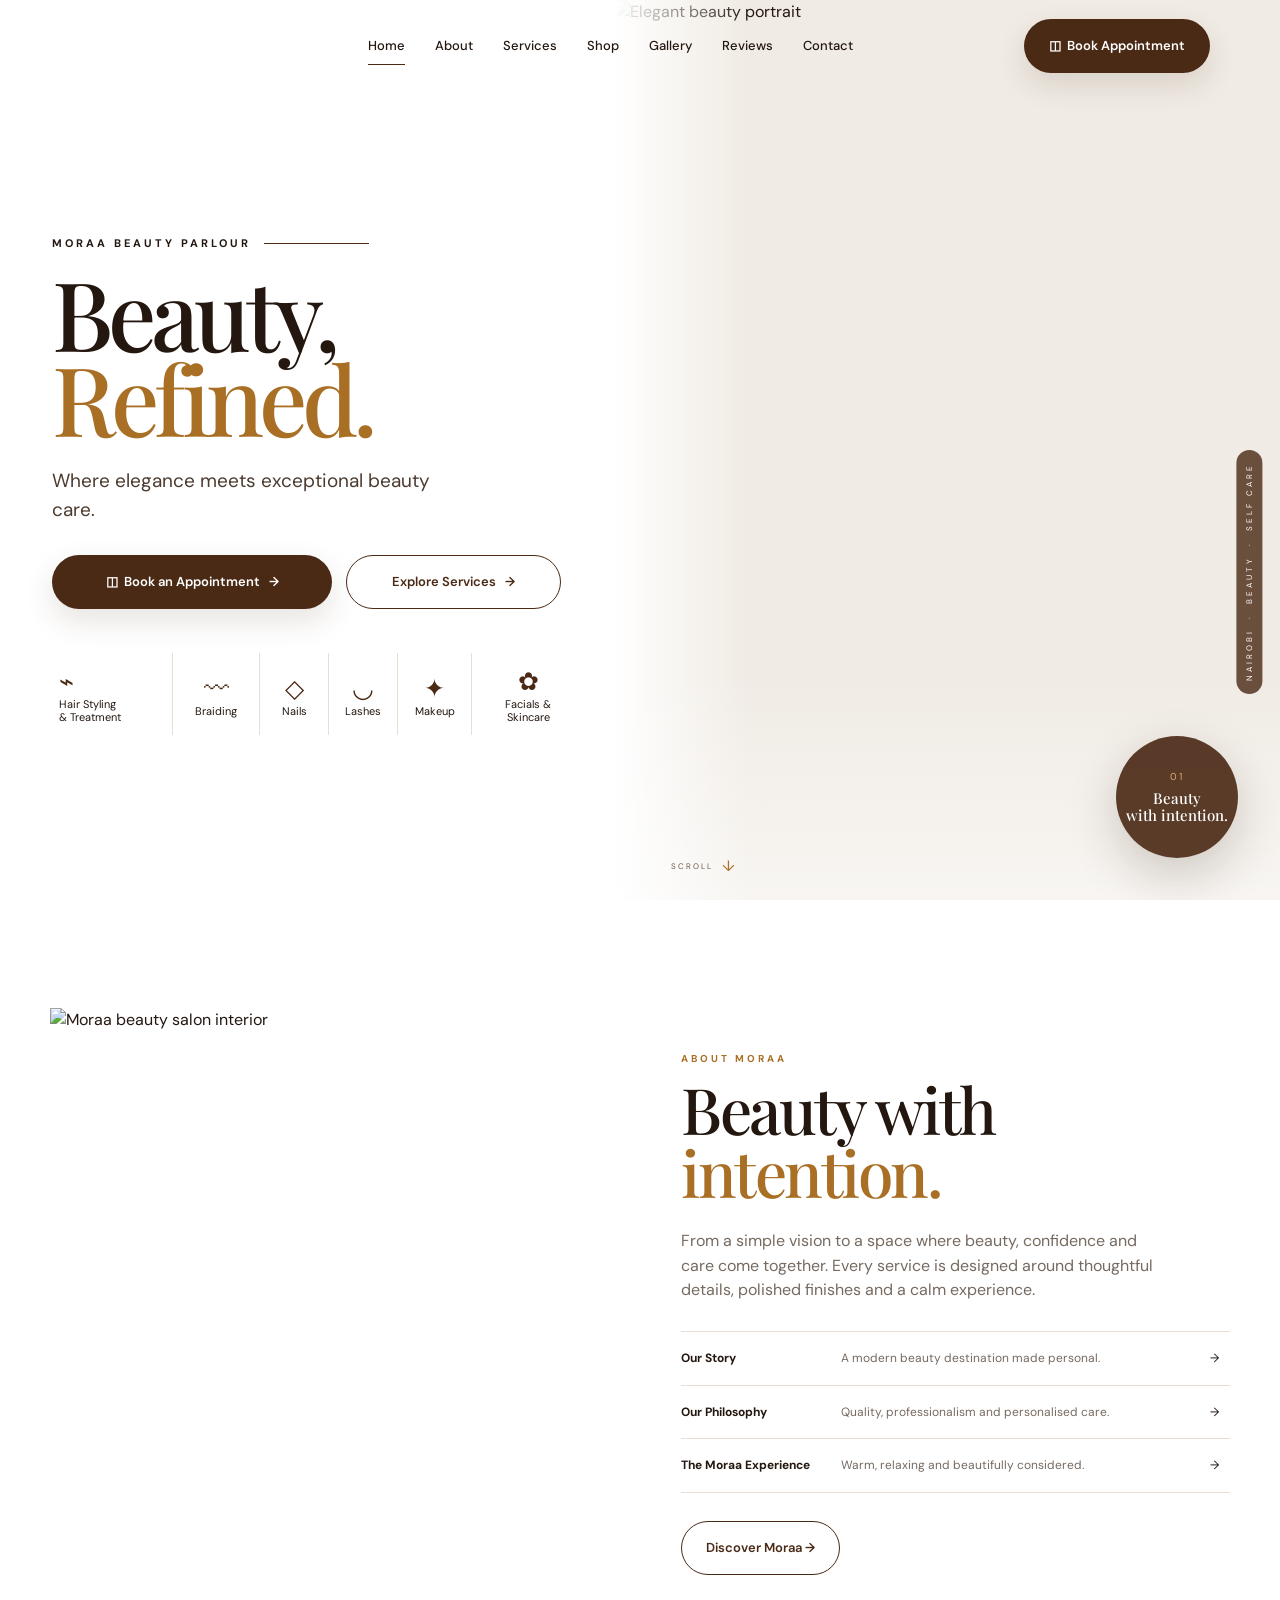
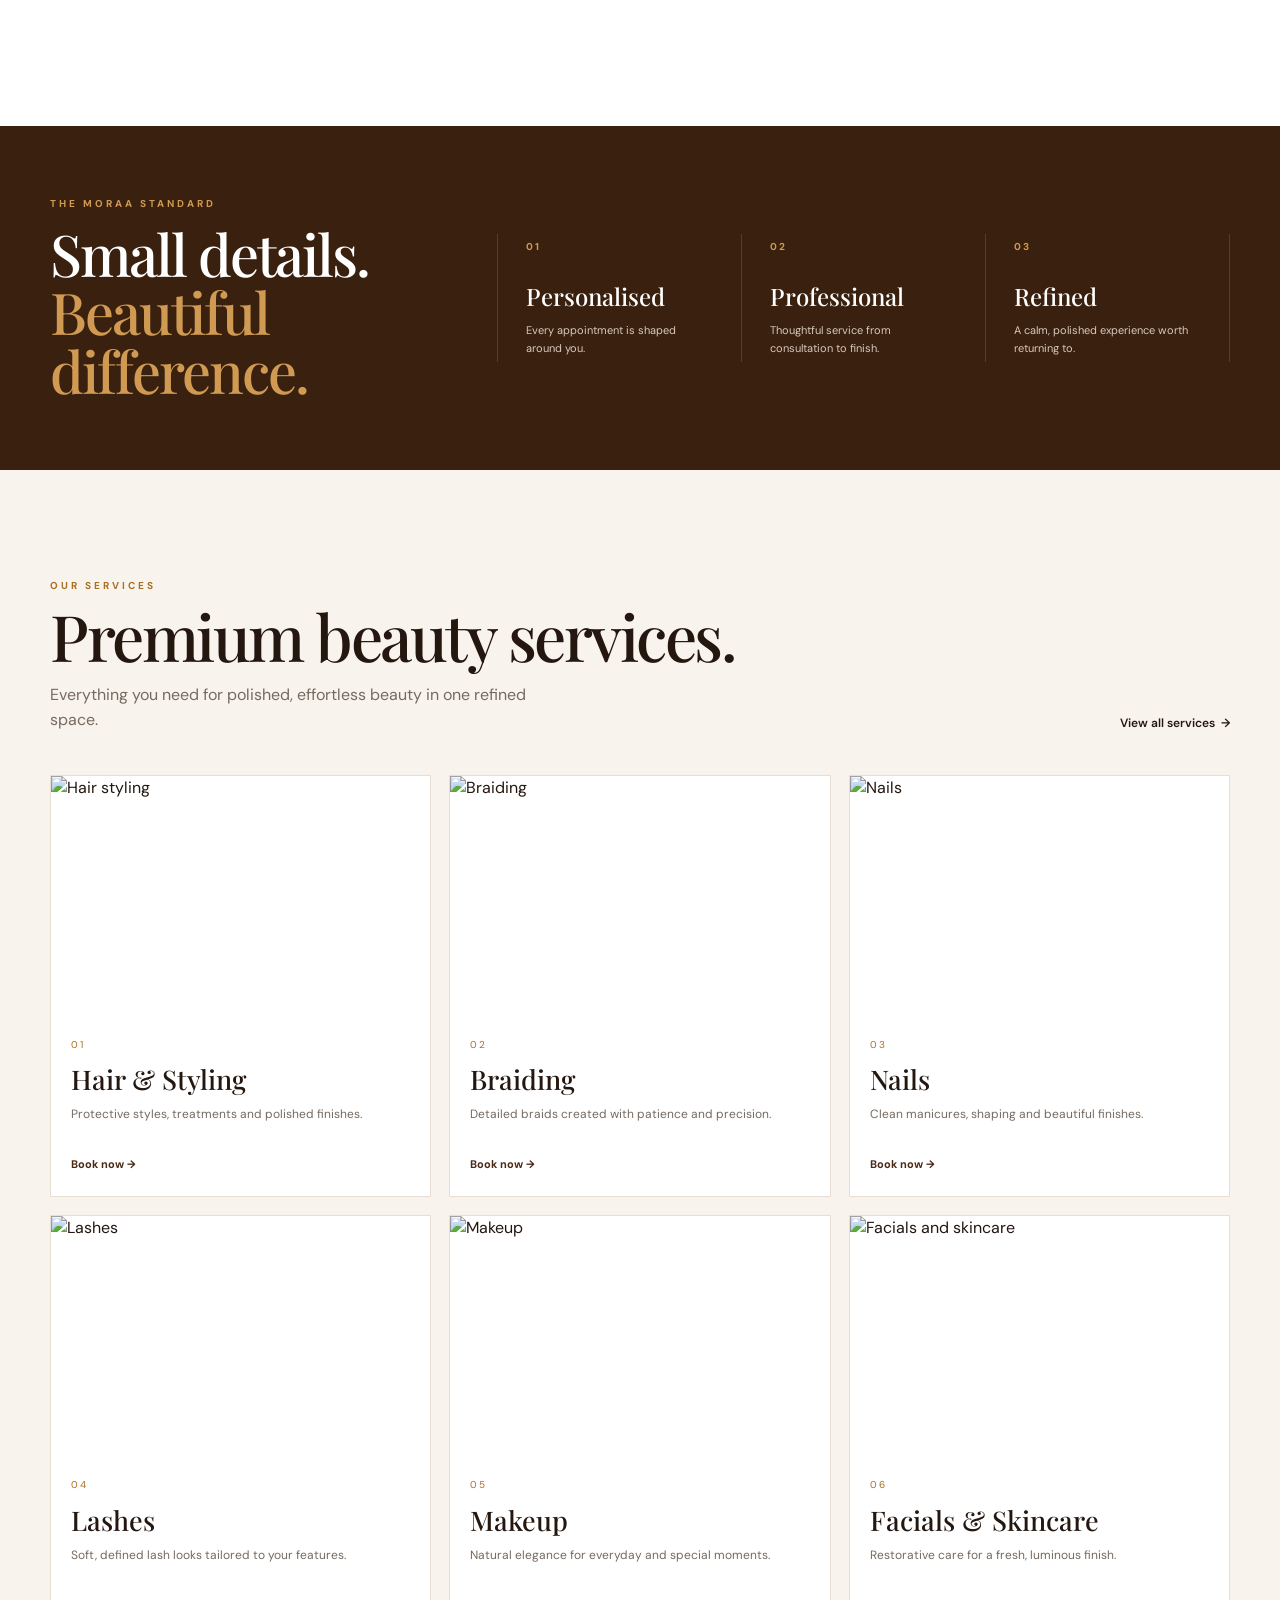
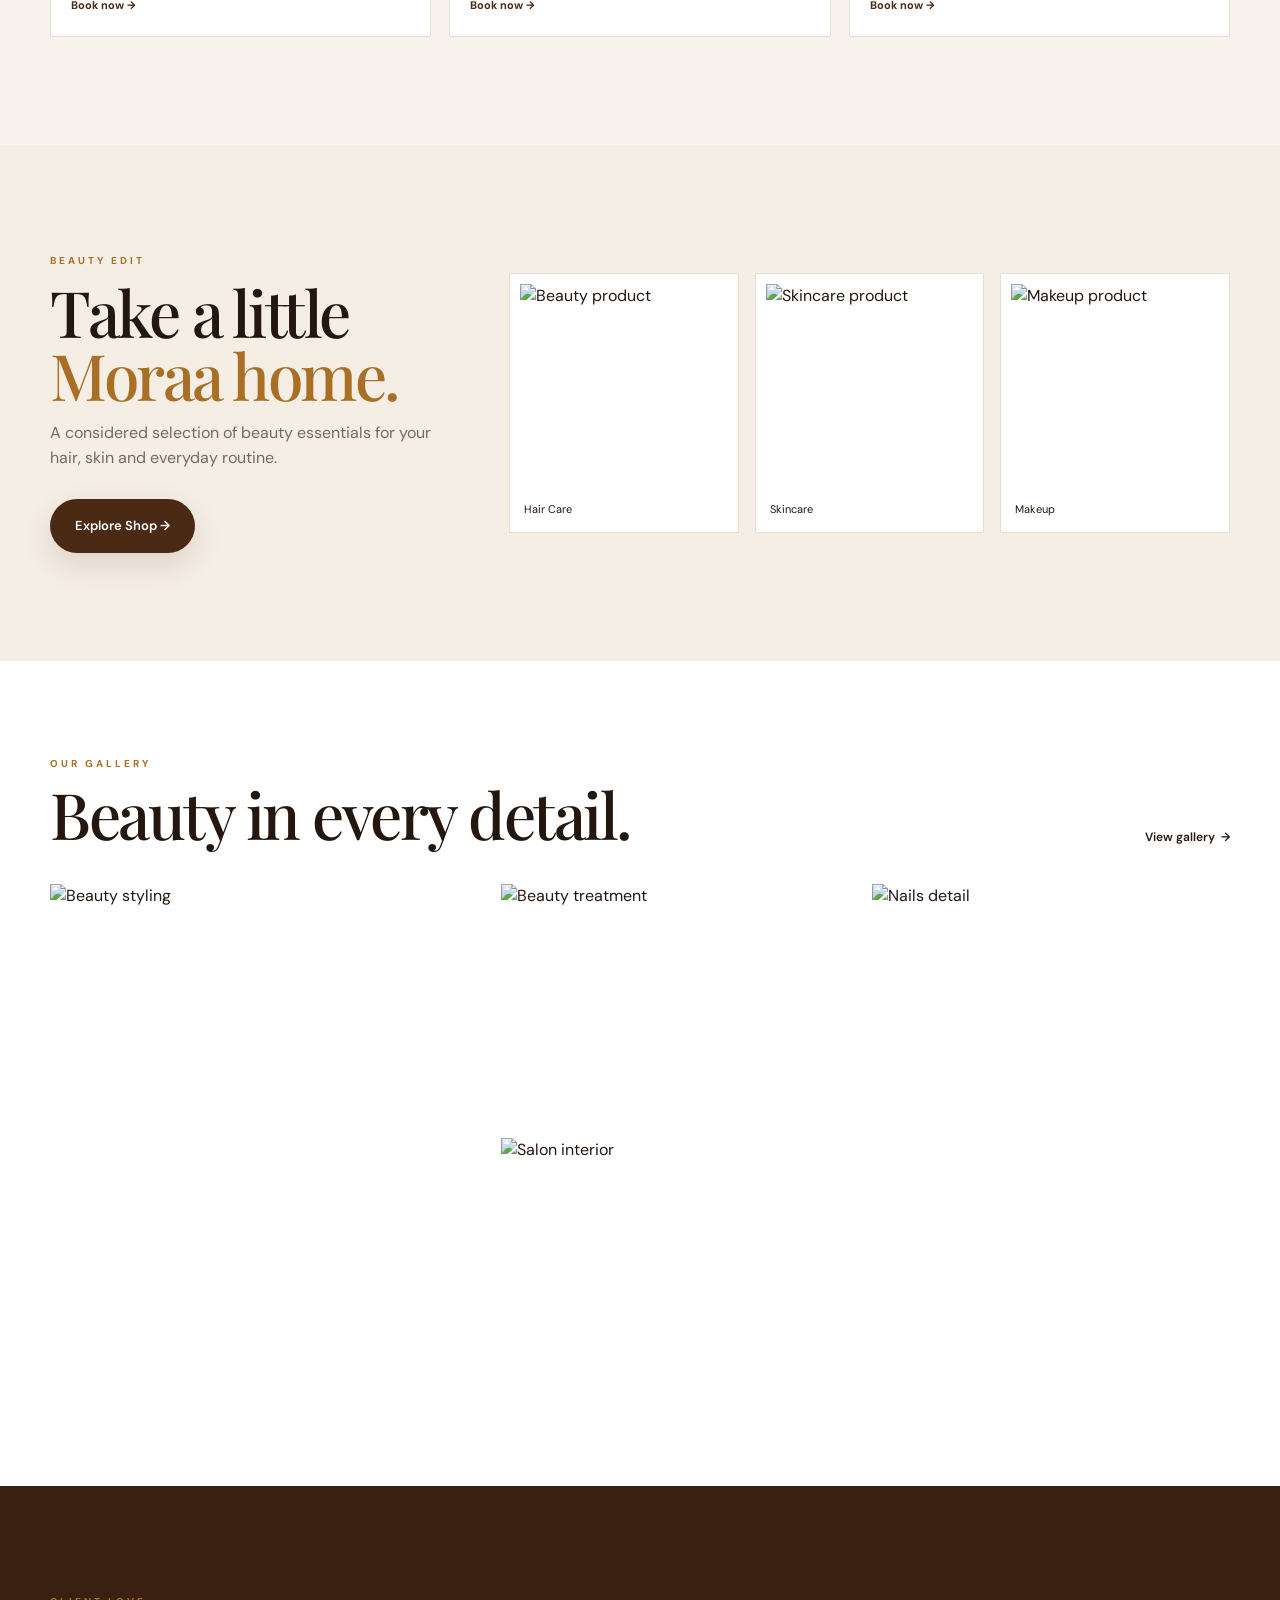
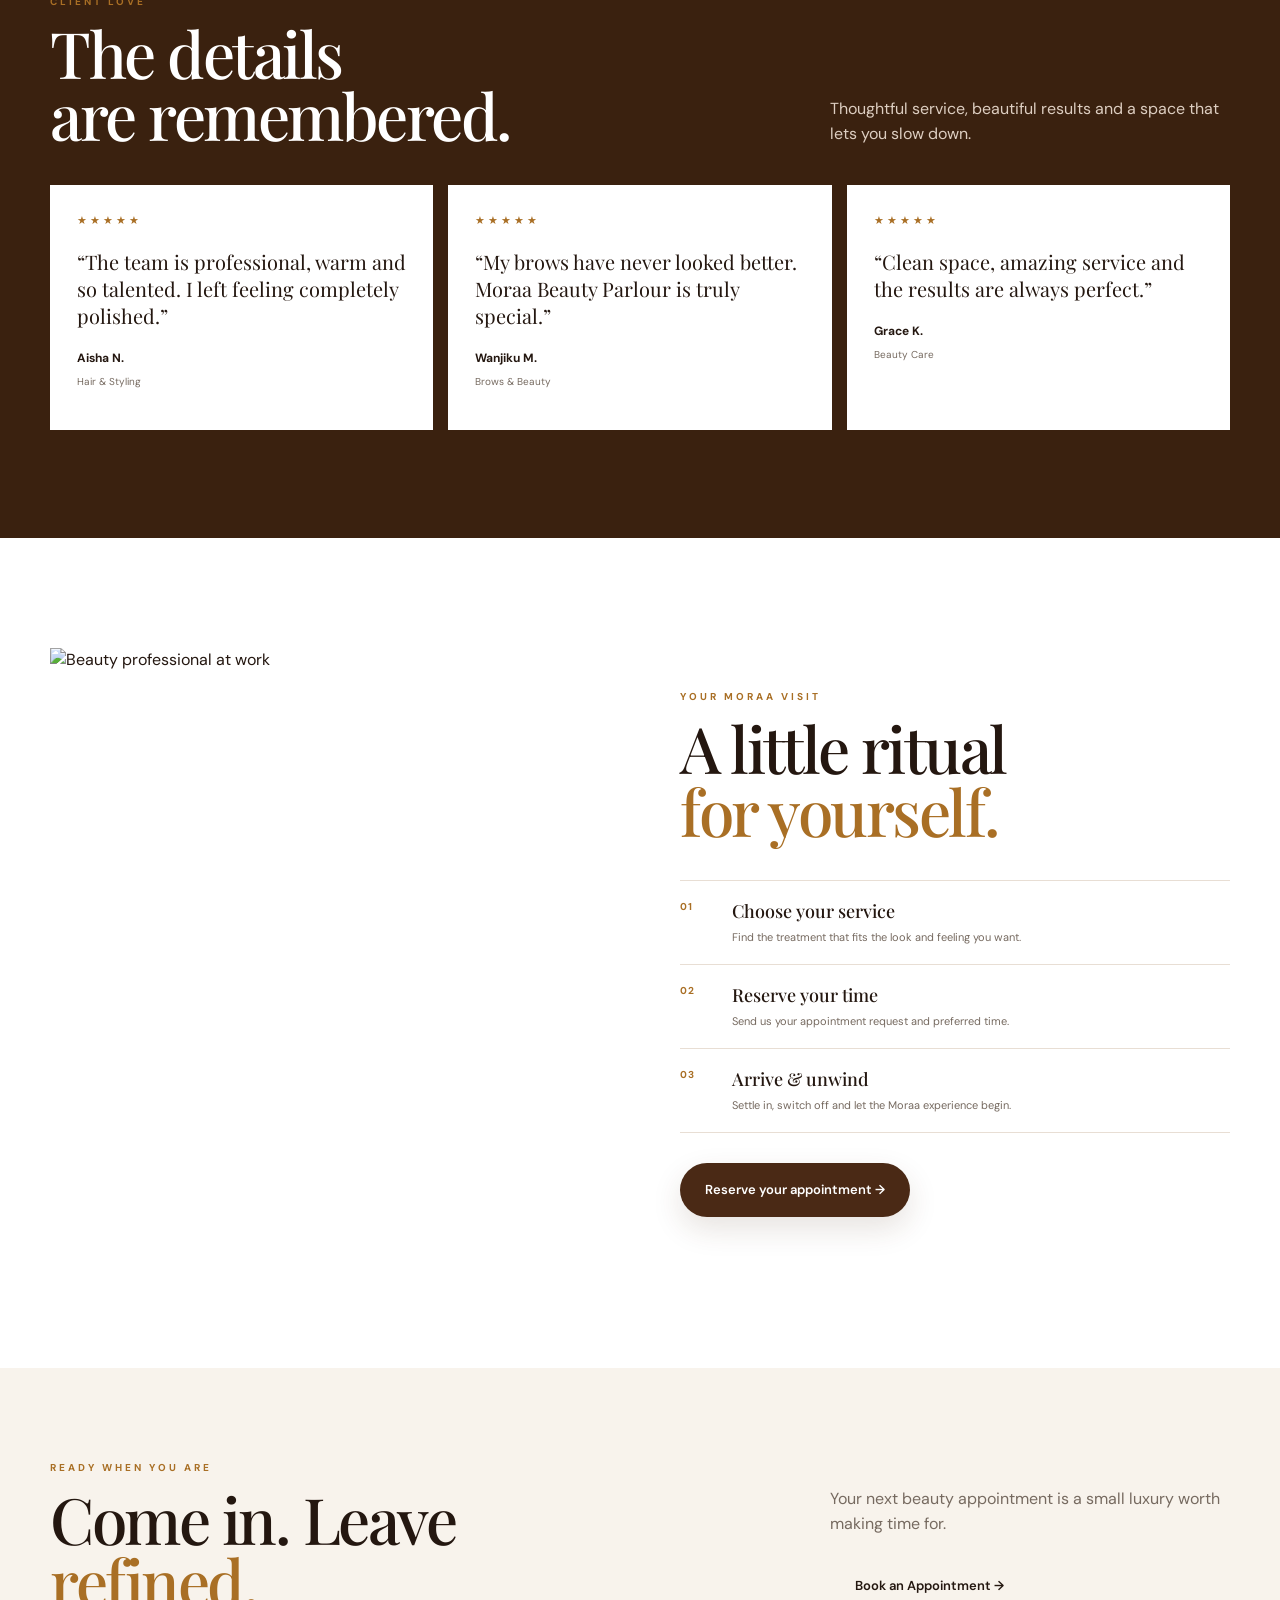
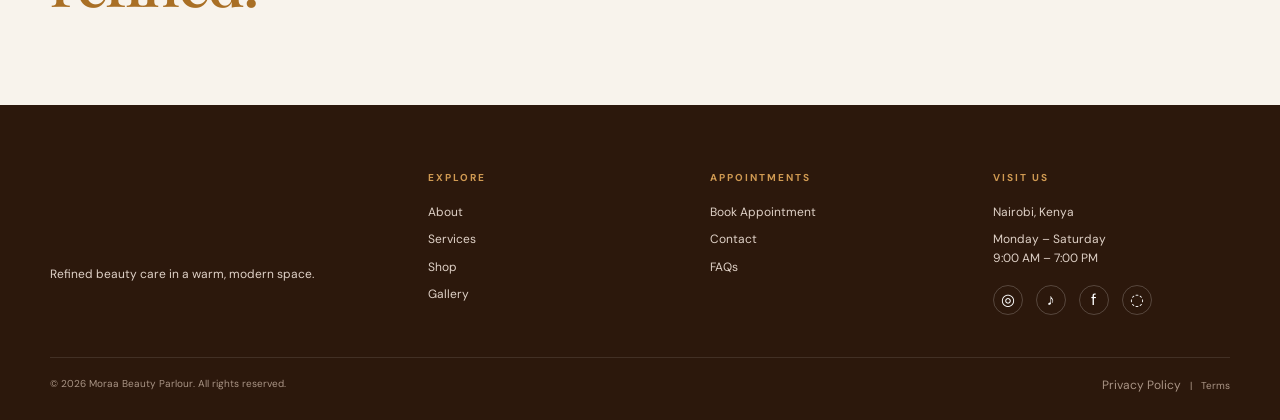
==== commit 75ecb624: "Complete Moraa homepage premium content sections" ====
--- a/index.html
+++ b/index.html
@@ -48,6 +48,11 @@
 <div class="intro-copy"><div class="section-kicker">About Moraa</div><h2 class="section-title">Beauty with<br><span class="gold">intention.</span></h2><p>From a simple vision to a space where beauty, confidence and care come together. Every service is designed around thoughtful details, polished finishes and a calm experience.</p><div class="story-list"><div><b>Our Story</b><span>A modern beauty destination made personal.</span>→</div><div><b>Our Philosophy</b><span>Quality, professionalism and personalised care.</span>→</div><div><b>The Moraa Experience</b><span>Warm, relaxing and beautifully considered.</span>→</div></div><a class="btn btn-outline" href="/about">Discover Moraa →</a></div>
 </div></section>
 
+<section class="standard-band"><div class="container standard-grid">
+<div class="standard-intro"><div class="section-kicker">The Moraa Standard</div><h2>Small details.<br><span>Beautiful difference.</span></h2></div>
+<div class="standard-stats"><div><strong>01</strong><b>Personalised</b><p>Every appointment is shaped around you.</p></div><div><strong>02</strong><b>Professional</b><p>Thoughtful service from consultation to finish.</p></div><div><strong>03</strong><b>Refined</b><p>A calm, polished experience worth returning to.</p></div></div>
+</div></section>
+
 <section class="section cream services-section"><div class="container"><div class="section-head"><div><div class="section-kicker">Our Services</div><h2 class="section-title">Premium beauty services.</h2><p class="section-intro">Everything you need for polished, effortless beauty in one refined space.</p></div><a class="text-link" href="/services">View all services&nbsp; →</a></div>
 <div class="service-grid">
 <article class="service-card"><img src="https://images.unsplash.com/photo-1600948836101-f9ffda59d250?auto=format&fit=crop&w=900&q=90" alt="Hair styling"><div><small>01</small><h3>Hair & Styling</h3><p>Protective styles, treatments and polished finishes.</p><a href="/booking">Book now →</a></div></article>
@@ -64,6 +69,12 @@
 
 <section class="section testimonials"><div class="container"><div class="section-kicker">Client Love</div><div class="testimonial-head"><h2 class="section-title">The details<br>are remembered.</h2><p>Thoughtful service, beautiful results and a space that lets you slow down.</p></div><div class="review-grid"><article class="review"><div class="stars">★★★★★</div><p>“The team is professional, warm and so talented. I left feeling completely polished.”</p><strong>Aisha N.</strong><small>Hair & Styling</small></article><article class="review"><div class="stars">★★★★★</div><p>“My brows have never looked better. Moraa Beauty Parlour is truly special.”</p><strong>Wanjiku M.</strong><small>Brows & Beauty</small></article><article class="review"><div class="stars">★★★★★</div><p>“Clean space, amazing service and the results are always perfect.”</p><strong>Grace K.</strong><small>Beauty Care</small></article></div></div></section>
 
+<section class="visit-section"><div class="container visit-grid">
+<div class="visit-image"><img src="https://images.unsplash.com/photo-1599351431202-1e0f0137899a?auto=format&fit=crop&w=1300&q=90" alt="Beauty professional at work"></div>
+<div class="visit-copy"><div class="section-kicker">Your Moraa Visit</div><h2 class="section-title">A little ritual<br><span class="gold">for yourself.</span></h2>
+<div class="visit-steps"><div><span>01</span><div><b>Choose your service</b><p>Find the treatment that fits the look and feeling you want.</p></div></div><div><span>02</span><div><b>Reserve your time</b><p>Send us your appointment request and preferred time.</p></div></div><div><span>03</span><div><b>Arrive & unwind</b><p>Settle in, switch off and let the Moraa experience begin.</p></div></div></div>
+<a class="btn btn-primary" href="/booking">Reserve your appointment →</a></div></div></section>
+
 <section class="cta"><div class="container cta-inner"><div><div class="section-kicker">Ready when you are</div><h2 class="section-title">Come in. Leave<br><span>refined.</span></h2></div><div><p>Your next beauty appointment is a small luxury worth making time for.</p><a class="btn" href="/booking">Book an Appointment →</a></div></div></section>
 </main>
 
--- a/style.css
+++ b/style.css
@@ -20,3 +20,10 @@
 .reveal{opacity:0;transform:translateY(18px);transition:opacity .7s ease,transform .7s ease}.reveal.visible{opacity:1;transform:none}
 @media(max-width:900px){.page-hero{min-height:480px;padding:145px 0 70px}.two-col,.contact-grid{grid-template-columns:1fr;gap:40px}.editorial-img{height:450px}.cards{grid-template-columns:1fr 1fr}.product-grid{grid-template-columns:repeat(2,1fr)}.gallery-grid{grid-template-columns:1fr 1fr;grid-auto-rows:300px}.gallery-item:nth-child(1),.gallery-item:nth-child(6){grid-row:span 1}.gallery-item:nth-child(4){grid-column:span 1}.gallery-item:nth-child(5){grid-column:span 2}.form-wrap{padding:25px}}
 @media(max-width:600px){.page-hero{min-height:430px;padding:125px 0 55px}.page-hero h1{font-size:54px;letter-spacing:-2.5px}.page-hero p{font-size:15px}.cards,.product-grid,.form-grid{grid-template-columns:1fr}.gallery-grid{grid-template-columns:1fr 1fr;grid-auto-rows:240px;gap:9px}.gallery-item:nth-child(5){grid-column:span 2}.editorial-img{height:390px}.prose h3{font-size:29px}.form-wrap{padding:18px}.faq-q{font-size:19px}.faq-a{font-size:12px}.footer .brand-logo-img{width:110px;height:82px}}
+
+/* Homepage luxury detail pass */
+.hero-side-label{position:absolute;z-index:5;right:18px;top:50%;writing-mode:vertical-rl;transform:rotate(180deg);font-size:8px;letter-spacing:3px;color:#fff;background:#4a2915cc;padding:13px 7px;border-radius:999px}.hero-scroll{position:absolute;z-index:5;left:8.5%;bottom:22px;font-size:8px;letter-spacing:2px;color:#6c594b;display:flex;gap:9px;align-items:center}.hero-scroll span{font-size:15px;color:var(--gold)}
+.standard-band{padding:70px 0;background:#3a210f;color:#fff}.standard-grid{display:grid;grid-template-columns:1fr 2fr;gap:80px;align-items:center}.standard-band .section-kicker{color:#d09a52}.standard-intro h2{font:500 clamp(38px,4.5vw,58px)/1.02 var(--serif);letter-spacing:-2px}.standard-intro h2 span{color:#d09a52}.standard-stats{display:grid;grid-template-columns:repeat(3,1fr);border-left:1px solid #fff2}.standard-stats>div{padding:5px 28px;border-right:1px solid #fff2}.standard-stats strong{display:block;color:#d09a52;font-size:10px;letter-spacing:2px;margin-bottom:25px}.standard-stats b{font:500 24px var(--serif)}.standard-stats p{font-size:11px;color:#d8c9bd;margin-top:9px;max-width:180px}
+.visit-section{padding:110px 0;background:#fff}.visit-grid{display:grid;grid-template-columns:1fr 1fr;gap:80px;align-items:center}.visit-image{height:610px;overflow:hidden}.visit-image img{width:100%;height:100%;object-fit:cover}.visit-copy .section-title{margin-bottom:38px}.visit-steps{border-top:1px solid var(--line);margin-bottom:30px}.visit-steps>div{display:grid;grid-template-columns:35px 1fr;gap:17px;padding:18px 0;border-bottom:1px solid var(--line)}.visit-steps span{font-size:10px;color:var(--gold);font-weight:700;letter-spacing:1px}.visit-steps b{font:500 18px var(--serif)}.visit-steps p{font-size:11px;color:var(--muted);margin-top:3px}
+@media(max-width:900px){.standard-grid,.visit-grid{grid-template-columns:1fr;gap:40px}.standard-stats{border-left:0}.visit-image{height:500px}}
+@media(max-width:650px){.hero-side-label{right:10px;font-size:7px}.hero-scroll{left:22px;bottom:17px}.standard-band{padding:62px 0}.standard-stats{grid-template-columns:1fr;border-top:1px solid #fff2}.standard-stats>div{padding:18px 0;border-right:0;border-bottom:1px solid #fff2}.standard-stats strong{margin-bottom:7px}.standard-stats p{max-width:none}.visit-section{padding:75px 0}.visit-image{height:390px}.visit-copy .section-title{margin-bottom:25px}}
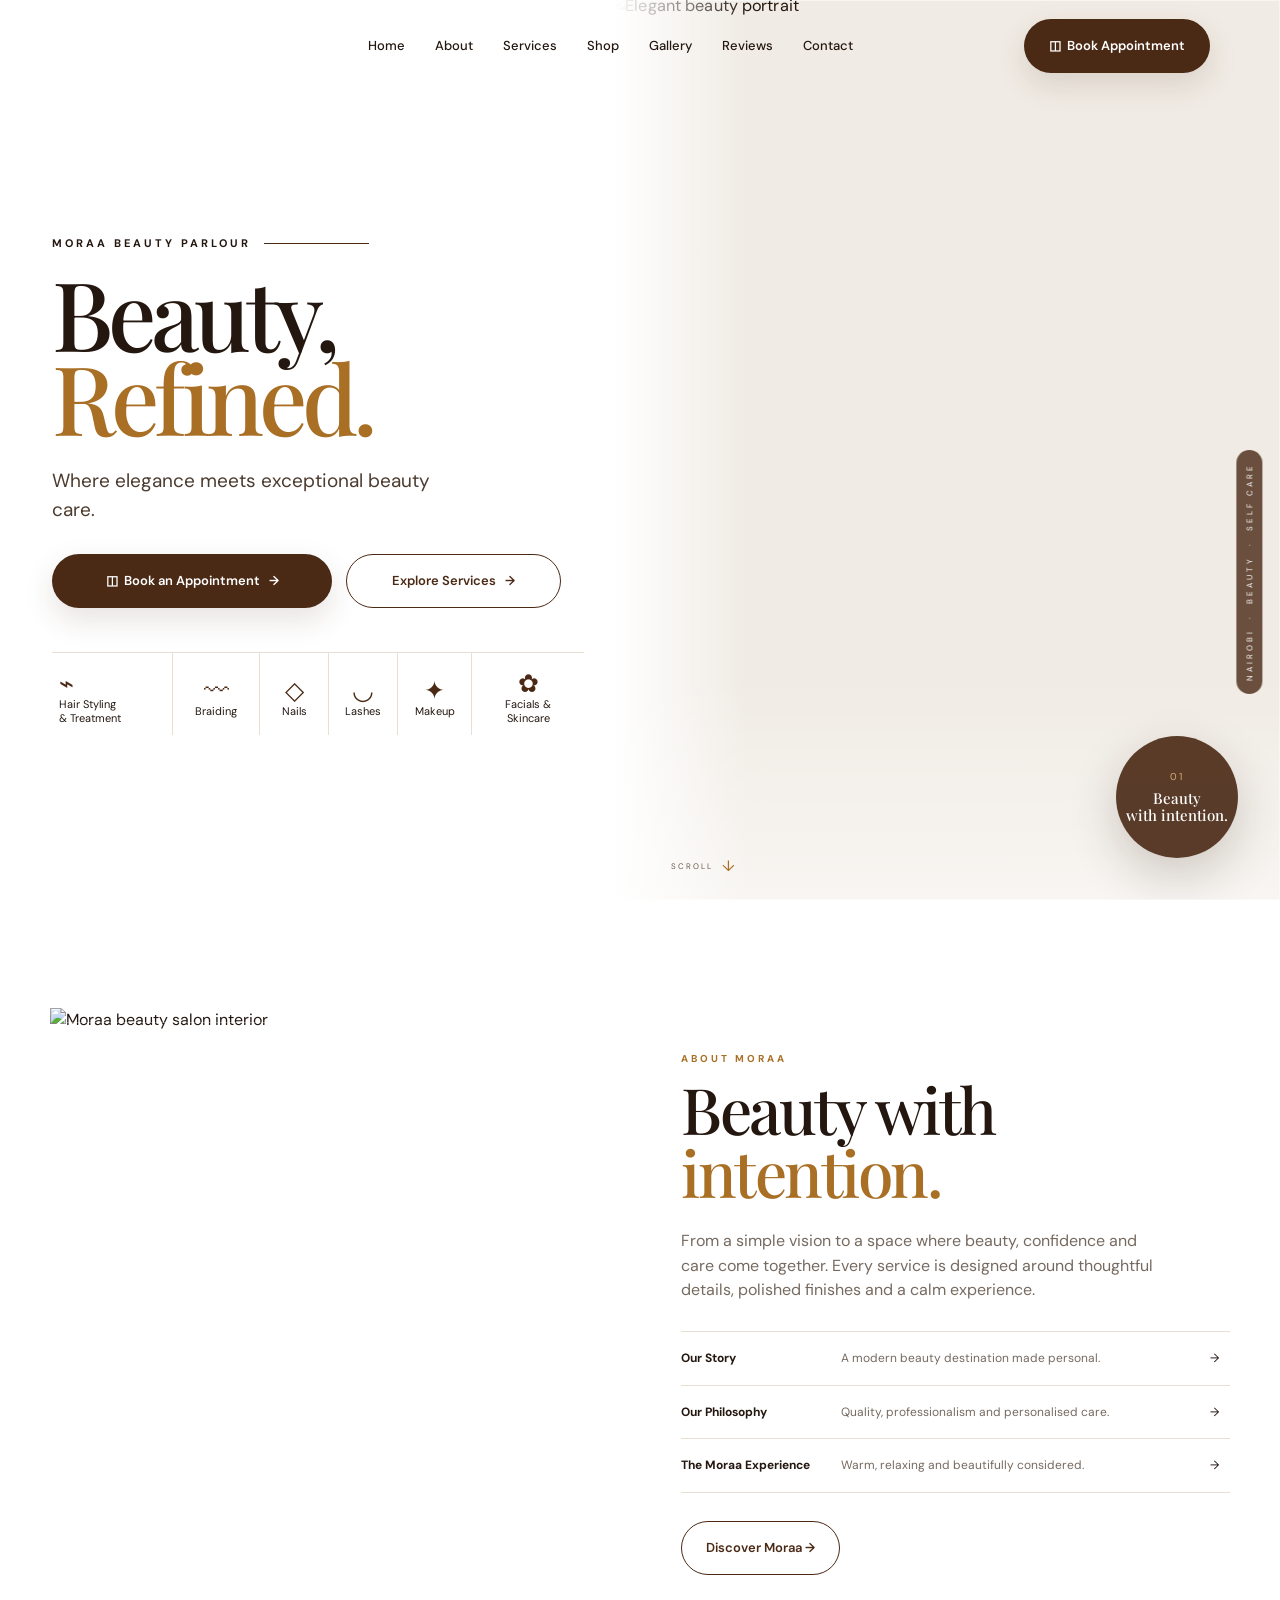
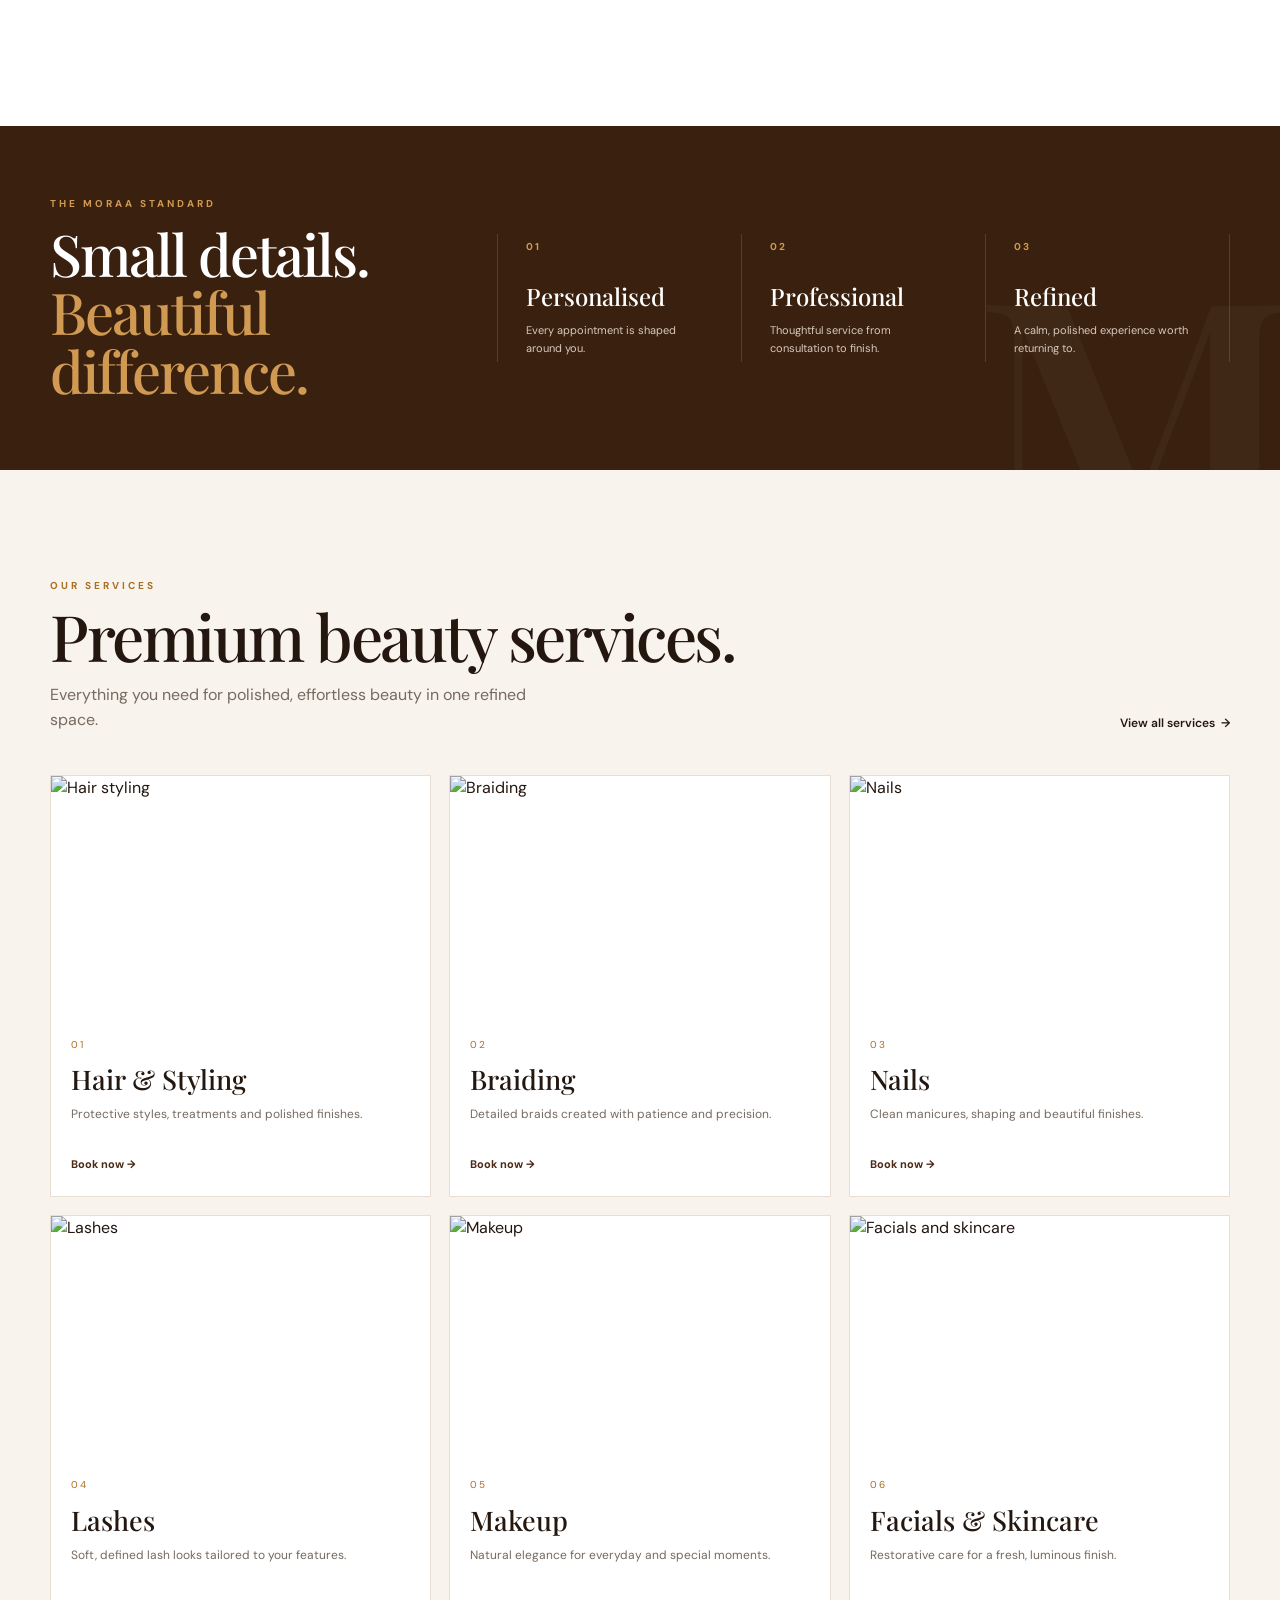
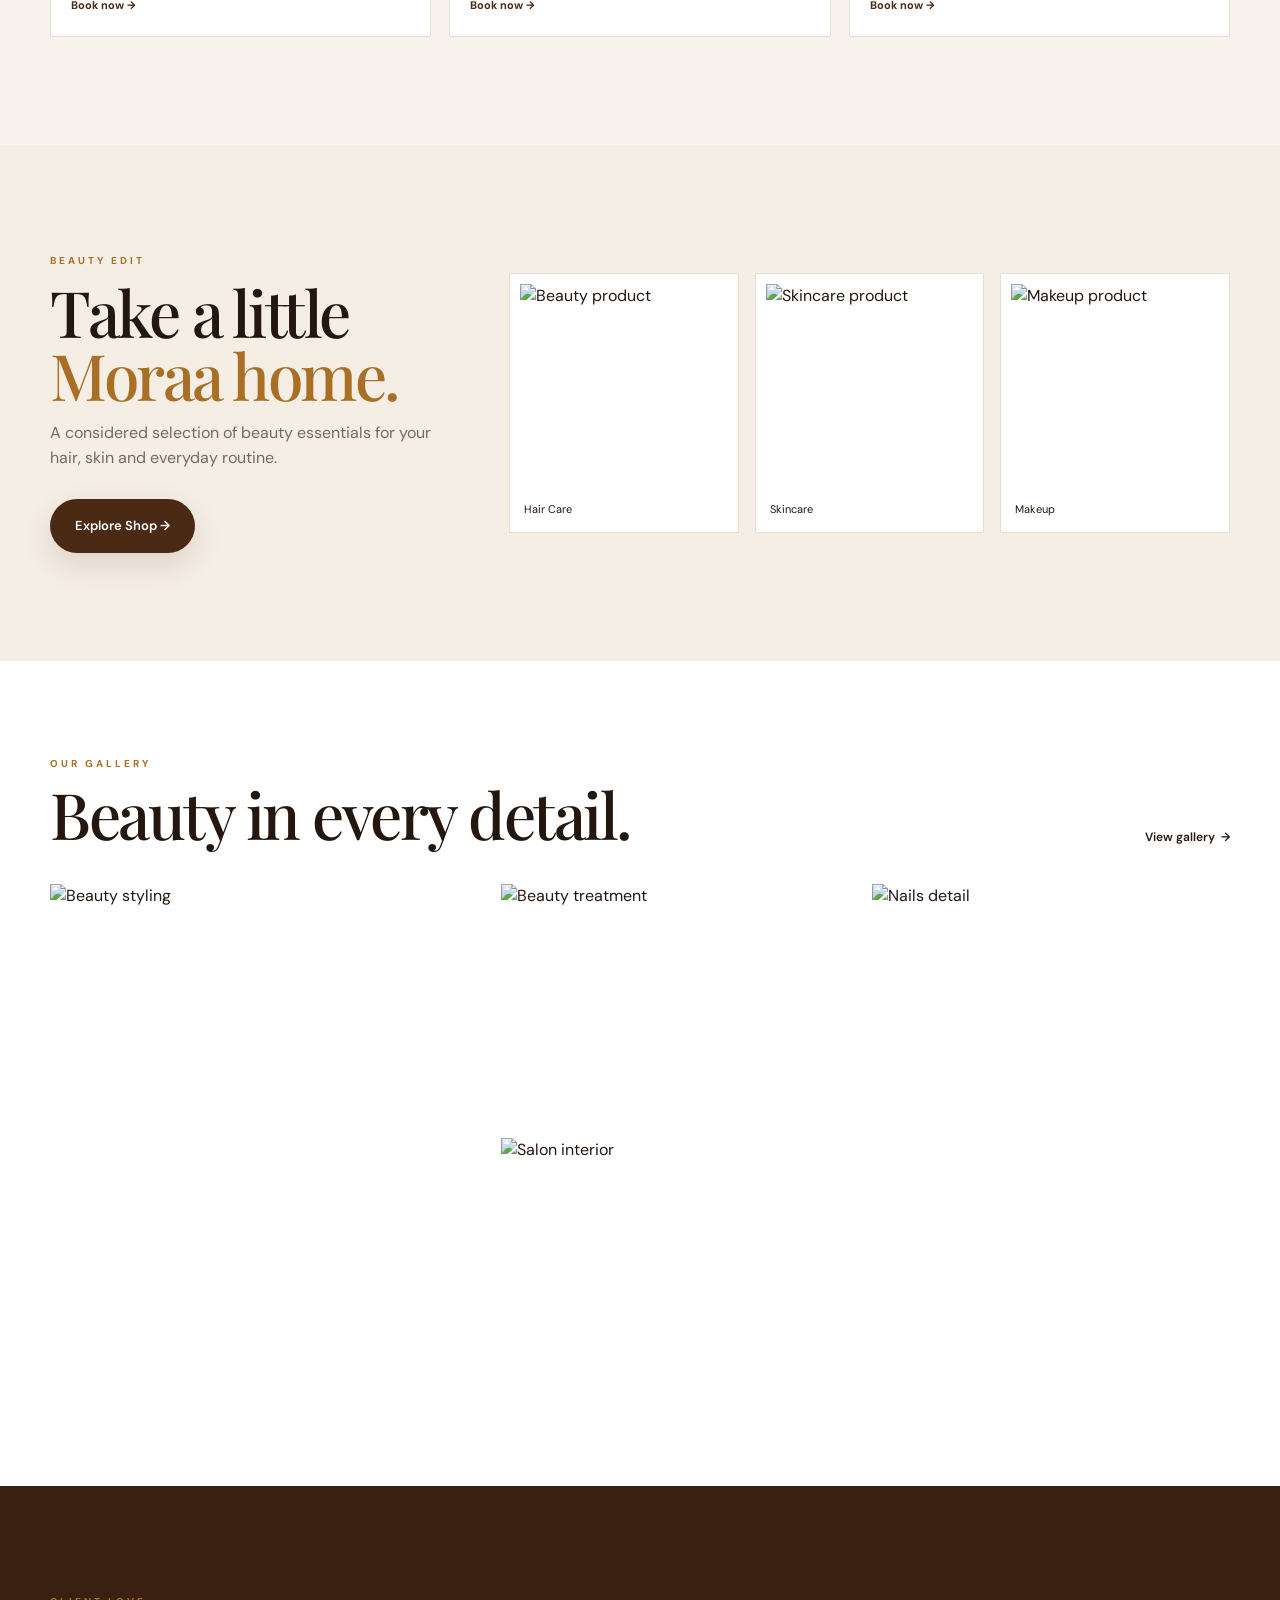
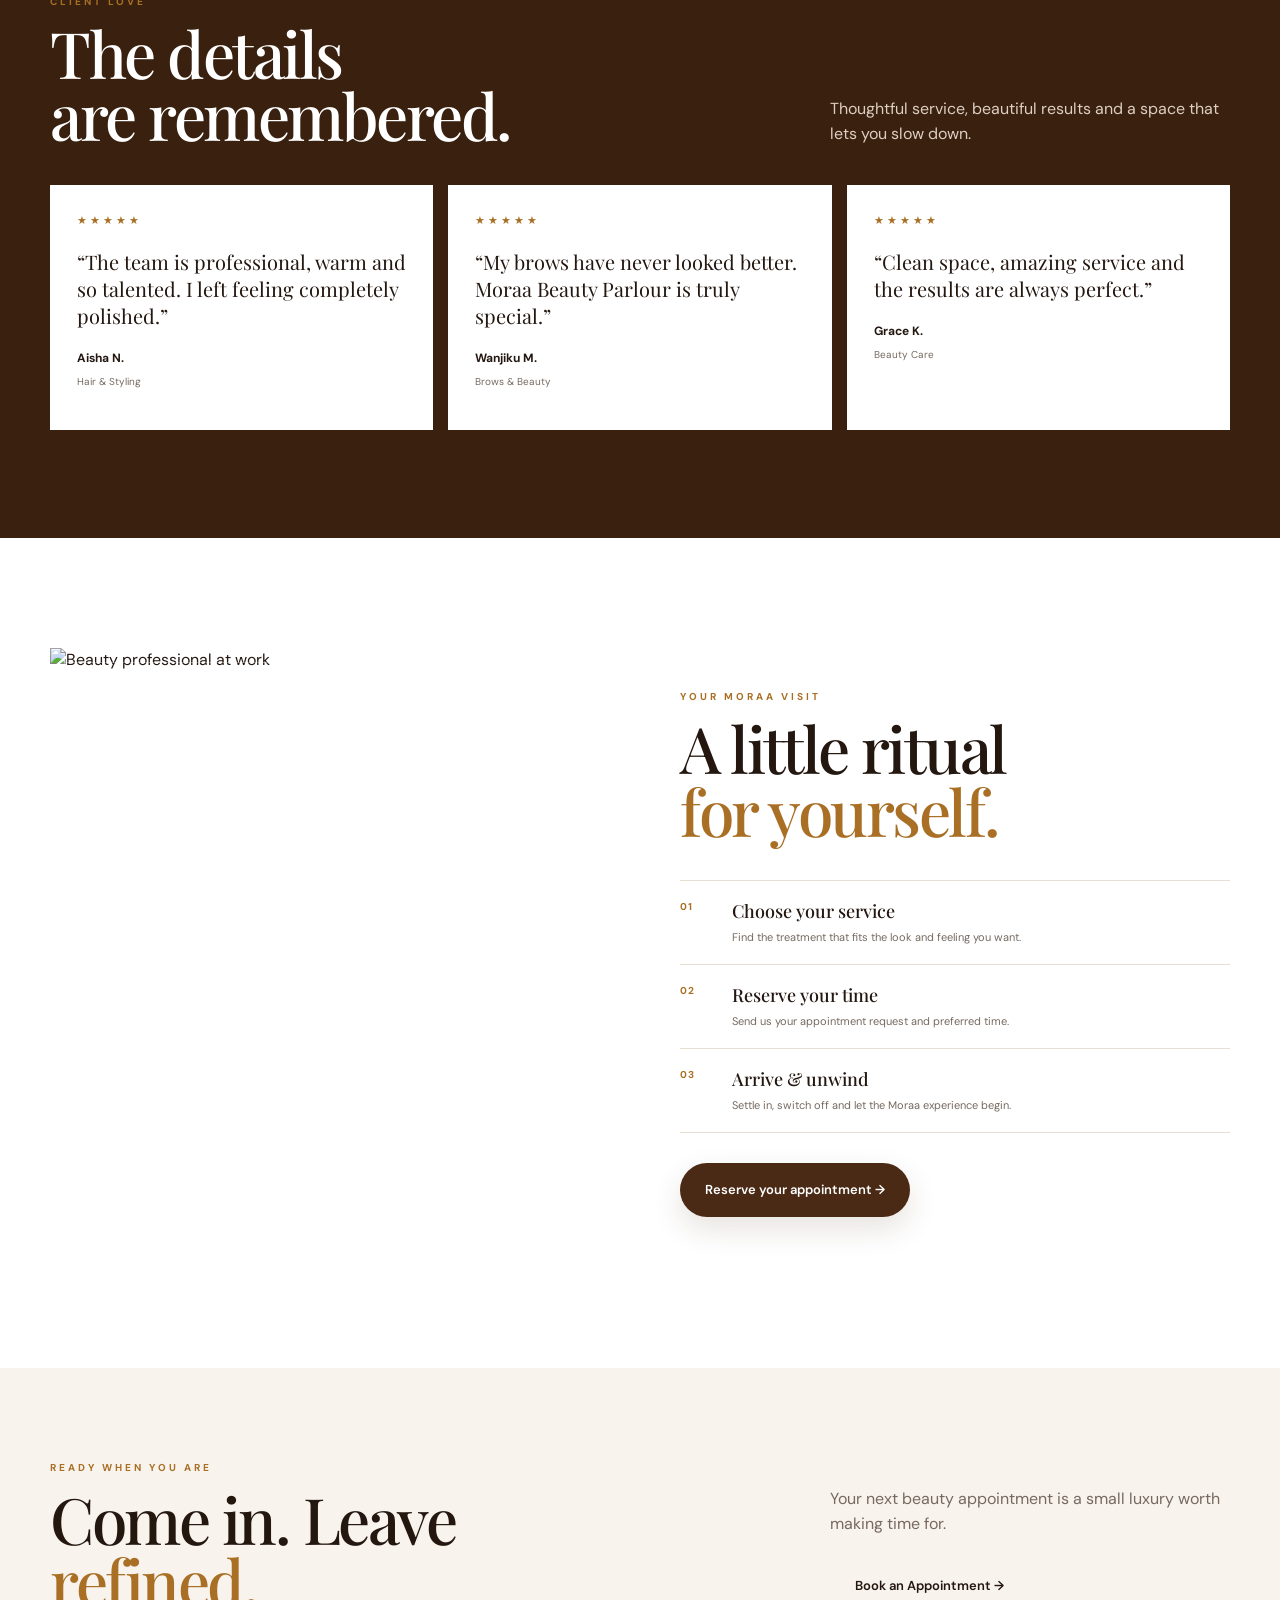
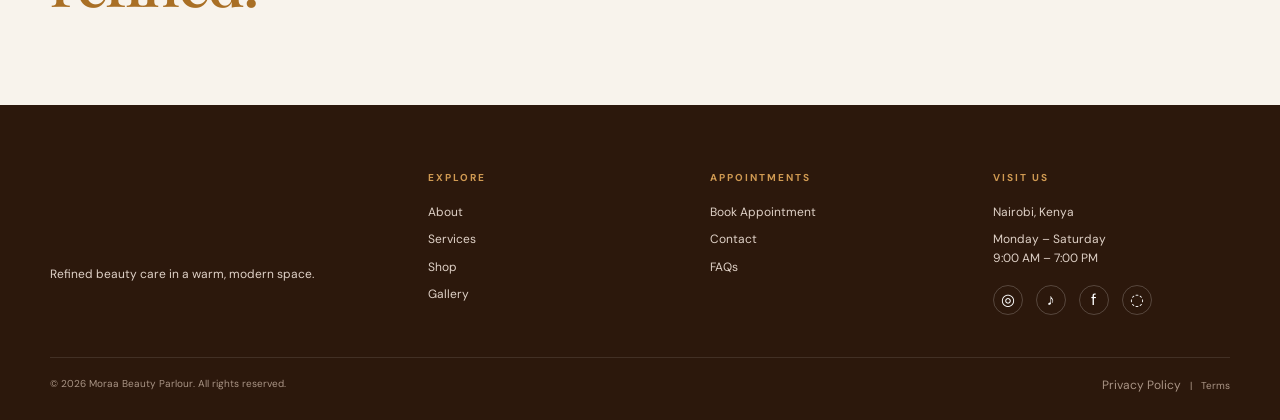
==== commit ba664635: "Polish homepage accessibility and image loading" ====
--- a/index.html
+++ b/index.html
@@ -11,10 +11,10 @@
 <link rel="stylesheet" href="/style.css">
 </head>
 <body>
-<header class="site-header">
+<header aria-label="Main navigation" class="site-header">
 <a class="brand brand-image" href="/" aria-label="Moraa Beauty Parlour home"><img src="/assets/moraa-logo.webp" alt="Moraa Beauty Parlour logo"></a>
 <nav class="nav"><a class="active" href="/">Home</a><a href="/about">About</a><a href="/services">Services</a><a href="/shop">Shop</a><a href="/gallery">Gallery</a><a href="/reviews">Reviews</a><a href="/contact">Contact</a></nav>
-<a class="btn btn-primary header-book" href="/booking">◫&nbsp; Book Appointment</a><button class="menu" aria-label="Open menu">☰</button>
+<a class="btn btn-primary header-book" href="/booking">◫&nbsp; Book Appointment</a><button class="menu" aria-label="Open menu" aria-expanded="false">☰</button>
 <div class="mobile-nav"><a href="/">Home</a><a href="/about">About</a><a href="/services">Services</a><a href="/shop">Shop</a><a href="/gallery">Gallery</a><a href="/reviews">Reviews</a><a href="/contact">Contact</a><a href="/booking" class="btn btn-primary">Book Appointment</a></div>
 </header>
 
@@ -36,7 +36,7 @@
 </div>
 </div>
 <div class="hero-photo hero-scene">
-<img src="https://images.unsplash.com/photo-1487412720507-e7ab37603c6f?auto=format&fit=crop&w=1800&q=92" alt="Elegant beauty portrait">
+<img src="https://images.unsplash.com/photo-1487412720507-e7ab37603c6f?auto=format&fit=crop&w=1800&q=92" alt="Elegant beauty portrait" fetchpriority="high" decoding="async" loading="lazy" decoding="async">
 <div class="hero-cutout" aria-hidden="true"></div>
 <div class="hero-badge"><span>01</span><b>Beauty<br>with intention.</b></div><div class="hero-side-label">NAIROBI&nbsp;&nbsp;·&nbsp;&nbsp;BEAUTY&nbsp;&nbsp;·&nbsp;&nbsp;SELF CARE</div><div class="hero-scroll">SCROLL <span>↓</span></div>
 </div>
@@ -44,7 +44,7 @@
 </section>
 
 <section class="section intro-section"><div class="container intro-grid">
-<div class="intro-image"><img src="https://images.unsplash.com/photo-1560066984-138dadb4c035?auto=format&fit=crop&w=1200&q=90" alt="Moraa beauty salon interior"></div>
+<div class="intro-image"><img src="https://images.unsplash.com/photo-1560066984-138dadb4c035?auto=format&fit=crop&w=1200&q=90" alt="Moraa beauty salon interior" loading="lazy" decoding="async"></div>
 <div class="intro-copy"><div class="section-kicker">About Moraa</div><h2 class="section-title">Beauty with<br><span class="gold">intention.</span></h2><p>From a simple vision to a space where beauty, confidence and care come together. Every service is designed around thoughtful details, polished finishes and a calm experience.</p><div class="story-list"><div><b>Our Story</b><span>A modern beauty destination made personal.</span>→</div><div><b>Our Philosophy</b><span>Quality, professionalism and personalised care.</span>→</div><div><b>The Moraa Experience</b><span>Warm, relaxing and beautifully considered.</span>→</div></div><a class="btn btn-outline" href="/about">Discover Moraa →</a></div>
 </div></section>
 
@@ -55,22 +55,22 @@
 
 <section class="section cream services-section"><div class="container"><div class="section-head"><div><div class="section-kicker">Our Services</div><h2 class="section-title">Premium beauty services.</h2><p class="section-intro">Everything you need for polished, effortless beauty in one refined space.</p></div><a class="text-link" href="/services">View all services&nbsp; →</a></div>
 <div class="service-grid">
-<article class="service-card"><img src="https://images.unsplash.com/photo-1600948836101-f9ffda59d250?auto=format&fit=crop&w=900&q=90" alt="Hair styling"><div><small>01</small><h3>Hair & Styling</h3><p>Protective styles, treatments and polished finishes.</p><a href="/booking">Book now →</a></div></article>
-<article class="service-card"><img src="https://images.unsplash.com/photo-1535585209827-a15fcdbc4c2d?auto=format&fit=crop&w=900&q=90" alt="Braiding"><div><small>02</small><h3>Braiding</h3><p>Detailed braids created with patience and precision.</p><a href="/booking">Book now →</a></div></article>
-<article class="service-card"><img src="https://images.unsplash.com/photo-1604654894610-df63bc536371?auto=format&fit=crop&w=900&q=90" alt="Nails"><div><small>03</small><h3>Nails</h3><p>Clean manicures, shaping and beautiful finishes.</p><a href="/booking">Book now →</a></div></article>
-<article class="service-card"><img src="https://images.unsplash.com/photo-1583001931096-959e9a1a6223?auto=format&fit=crop&w=900&q=90" alt="Lashes"><div><small>04</small><h3>Lashes</h3><p>Soft, defined lash looks tailored to your features.</p><a href="/booking">Book now →</a></div></article>
-<article class="service-card"><img src="https://images.unsplash.com/photo-1487412720507-e7ab37603c6f?auto=format&fit=crop&w=900&q=90" alt="Makeup"><div><small>05</small><h3>Makeup</h3><p>Natural elegance for everyday and special moments.</p><a href="/booking">Book now →</a></div></article>
-<article class="service-card"><img src="https://images.unsplash.com/photo-1570172619644-dfd03ed5d881?auto=format&fit=crop&w=900&q=90" alt="Facials and skincare"><div><small>06</small><h3>Facials & Skincare</h3><p>Restorative care for a fresh, luminous finish.</p><a href="/booking">Book now →</a></div></article>
+<article class="service-card"><img src="https://images.unsplash.com/photo-1600948836101-f9ffda59d250?auto=format&fit=crop&w=900&q=90" alt="Hair styling" loading="lazy" decoding="async"><div><small>01</small><h3>Hair & Styling</h3><p>Protective styles, treatments and polished finishes.</p><a href="/booking">Book now →</a></div></article>
+<article class="service-card"><img src="https://images.unsplash.com/photo-1535585209827-a15fcdbc4c2d?auto=format&fit=crop&w=900&q=90" alt="Braiding" loading="lazy" decoding="async"><div><small>02</small><h3>Braiding</h3><p>Detailed braids created with patience and precision.</p><a href="/booking">Book now →</a></div></article>
+<article class="service-card"><img src="https://images.unsplash.com/photo-1604654894610-df63bc536371?auto=format&fit=crop&w=900&q=90" alt="Nails" loading="lazy" decoding="async"><div><small>03</small><h3>Nails</h3><p>Clean manicures, shaping and beautiful finishes.</p><a href="/booking">Book now →</a></div></article>
+<article class="service-card"><img src="https://images.unsplash.com/photo-1583001931096-959e9a1a6223?auto=format&fit=crop&w=900&q=90" alt="Lashes" loading="lazy" decoding="async"><div><small>04</small><h3>Lashes</h3><p>Soft, defined lash looks tailored to your features.</p><a href="/booking">Book now →</a></div></article>
+<article class="service-card"><img src="https://images.unsplash.com/photo-1487412720507-e7ab37603c6f?auto=format&fit=crop&w=900&q=90" alt="Makeup" loading="lazy" decoding="async"><div><small>05</small><h3>Makeup</h3><p>Natural elegance for everyday and special moments.</p><a href="/booking">Book now →</a></div></article>
+<article class="service-card"><img src="https://images.unsplash.com/photo-1570172619644-dfd03ed5d881?auto=format&fit=crop&w=900&q=90" alt="Facials and skincare" loading="lazy" decoding="async"><div><small>06</small><h3>Facials & Skincare</h3><p>Restorative care for a fresh, luminous finish.</p><a href="/booking">Book now →</a></div></article>
 </div></div></section>
 
-<section class="section collection"><div class="container collection-grid"><div><div class="section-kicker">Beauty Edit</div><h2 class="section-title">Take a little<br><span class="gold">Moraa home.</span></h2><p class="section-intro">A considered selection of beauty essentials for your hair, skin and everyday routine.</p><a class="btn btn-primary" href="/shop">Explore Shop →</a></div><div class="product-showcase"><div><img src="https://images.unsplash.com/photo-1611930022073-b7a4ba5fcccd?auto=format&fit=crop&w=800&q=90" alt="Beauty product"><span>Hair Care</span></div><div><img src="https://images.unsplash.com/photo-1608571423902-eed4a5ad8108?auto=format&fit=crop&w=800&q=90" alt="Skincare product"><span>Skincare</span></div><div><img src="https://images.unsplash.com/photo-1586495777744-4413f21062fa?auto=format&fit=crop&w=800&q=90" alt="Makeup product"><span>Makeup</span></div></div></div></section>
+<section class="section collection"><div class="container collection-grid"><div><div class="section-kicker">Beauty Edit</div><h2 class="section-title">Take a little<br><span class="gold">Moraa home.</span></h2><p class="section-intro">A considered selection of beauty essentials for your hair, skin and everyday routine.</p><a class="btn btn-primary" href="/shop">Explore Shop →</a></div><div class="product-showcase"><div><img src="https://images.unsplash.com/photo-1611930022073-b7a4ba5fcccd?auto=format&fit=crop&w=800&q=90" alt="Beauty product" loading="lazy" decoding="async"><span>Hair Care</span></div><div><img src="https://images.unsplash.com/photo-1608571423902-eed4a5ad8108?auto=format&fit=crop&w=800&q=90" alt="Skincare product" loading="lazy" decoding="async"><span>Skincare</span></div><div><img src="https://images.unsplash.com/photo-1586495777744-4413f21062fa?auto=format&fit=crop&w=800&q=90" alt="Makeup product" loading="lazy" decoding="async"><span>Makeup</span></div></div></div></section>
 
-<section class="section gallery-preview"><div class="container"><div class="section-head"><div><div class="section-kicker">Our Gallery</div><h2 class="section-title">Beauty in every detail.</h2></div><a class="text-link" href="/gallery">View gallery&nbsp; →</a></div><div class="masonry-preview"><img class="tall" src="https://images.unsplash.com/photo-1595476108010-b4d1f102b1b1?auto=format&fit=crop&w=900&q=90" alt="Beauty styling"><img src="https://images.unsplash.com/photo-1522337360788-8b13dee7a37e?auto=format&fit=crop&w=900&q=90" alt="Beauty treatment"><img src="https://images.unsplash.com/photo-1604654894610-df63bc536371?auto=format&fit=crop&w=900&q=90" alt="Nails detail"><img class="wide" src="https://images.unsplash.com/photo-1560066984-138dadb4c035?auto=format&fit=crop&w=1200&q=90" alt="Salon interior"></div></div></section>
+<section class="section gallery-preview"><div class="container"><div class="section-head"><div><div class="section-kicker">Our Gallery</div><h2 class="section-title">Beauty in every detail.</h2></div><a class="text-link" href="/gallery">View gallery&nbsp; →</a></div><div class="masonry-preview"><img class="tall" src="https://images.unsplash.com/photo-1595476108010-b4d1f102b1b1?auto=format&fit=crop&w=900&q=90" alt="Beauty styling"><img src="https://images.unsplash.com/photo-1522337360788-8b13dee7a37e?auto=format&fit=crop&w=900&q=90" alt="Beauty treatment" loading="lazy" decoding="async"><img src="https://images.unsplash.com/photo-1604654894610-df63bc536371?auto=format&fit=crop&w=900&q=90" alt="Nails detail" loading="lazy" decoding="async"><img class="wide" src="https://images.unsplash.com/photo-1560066984-138dadb4c035?auto=format&fit=crop&w=1200&q=90" alt="Salon interior"></div></div></section>
 
 <section class="section testimonials"><div class="container"><div class="section-kicker">Client Love</div><div class="testimonial-head"><h2 class="section-title">The details<br>are remembered.</h2><p>Thoughtful service, beautiful results and a space that lets you slow down.</p></div><div class="review-grid"><article class="review"><div class="stars">★★★★★</div><p>“The team is professional, warm and so talented. I left feeling completely polished.”</p><strong>Aisha N.</strong><small>Hair & Styling</small></article><article class="review"><div class="stars">★★★★★</div><p>“My brows have never looked better. Moraa Beauty Parlour is truly special.”</p><strong>Wanjiku M.</strong><small>Brows & Beauty</small></article><article class="review"><div class="stars">★★★★★</div><p>“Clean space, amazing service and the results are always perfect.”</p><strong>Grace K.</strong><small>Beauty Care</small></article></div></div></section>
 
 <section class="visit-section"><div class="container visit-grid">
-<div class="visit-image"><img src="https://images.unsplash.com/photo-1599351431202-1e0f0137899a?auto=format&fit=crop&w=1300&q=90" alt="Beauty professional at work"></div>
+<div class="visit-image"><img src="https://images.unsplash.com/photo-1599351431202-1e0f0137899a?auto=format&fit=crop&w=1300&q=90" alt="Beauty professional at work" loading="lazy" decoding="async"></div>
 <div class="visit-copy"><div class="section-kicker">Your Moraa Visit</div><h2 class="section-title">A little ritual<br><span class="gold">for yourself.</span></h2>
 <div class="visit-steps"><div><span>01</span><div><b>Choose your service</b><p>Find the treatment that fits the look and feeling you want.</p></div></div><div><span>02</span><div><b>Reserve your time</b><p>Send us your appointment request and preferred time.</p></div></div><div><span>03</span><div><b>Arrive & unwind</b><p>Settle in, switch off and let the Moraa experience begin.</p></div></div></div>
 <a class="btn btn-primary" href="/booking">Reserve your appointment →</a></div></div></section>
--- a/style.css
+++ b/style.css
@@ -27,3 +27,26 @@
 .visit-section{padding:110px 0;background:#fff}.visit-grid{display:grid;grid-template-columns:1fr 1fr;gap:80px;align-items:center}.visit-image{height:610px;overflow:hidden}.visit-image img{width:100%;height:100%;object-fit:cover}.visit-copy .section-title{margin-bottom:38px}.visit-steps{border-top:1px solid var(--line);margin-bottom:30px}.visit-steps>div{display:grid;grid-template-columns:35px 1fr;gap:17px;padding:18px 0;border-bottom:1px solid var(--line)}.visit-steps span{font-size:10px;color:var(--gold);font-weight:700;letter-spacing:1px}.visit-steps b{font:500 18px var(--serif)}.visit-steps p{font-size:11px;color:var(--muted);margin-top:3px}
 @media(max-width:900px){.standard-grid,.visit-grid{grid-template-columns:1fr;gap:40px}.standard-stats{border-left:0}.visit-image{height:500px}}
 @media(max-width:650px){.hero-side-label{right:10px;font-size:7px}.hero-scroll{left:22px;bottom:17px}.standard-band{padding:62px 0}.standard-stats{grid-template-columns:1fr;border-top:1px solid #fff2}.standard-stats>div{padding:18px 0;border-right:0;border-bottom:1px solid #fff2}.standard-stats strong{margin-bottom:7px}.standard-stats p{max-width:none}.visit-section{padding:75px 0}.visit-image{height:390px}.visit-copy .section-title{margin-bottom:25px}}
+
+/* Final polish — Moraa signature system */
+::selection{background:#4a2915;color:#fff}.site-header{transition:background .3s ease,box-shadow .3s ease,backdrop-filter .3s ease}.site-header.scrolled{position:fixed!important;background:#fffffff2;backdrop-filter:blur(14px);box-shadow:0 1px 0 #2f190c10}.site-header.scrolled .nav a{color:var(--ink)}.site-header.scrolled .brand-image img,.site-header.scrolled .brand-logo-img{filter:none}
+.btn:focus-visible,.menu:focus-visible,.mobile-nav a:focus-visible,.faq-q:focus-visible,.gallery-item:focus-visible,input:focus-visible,select:focus-visible,textarea:focus-visible{outline:2px solid var(--gold);outline-offset:3px}
+.hero-photo{isolation:isolate}.hero-photo>img{transform:scale(1.015);transition:transform 1.2s cubic-bezier(.2,.7,.2,1)}.hero:hover .hero-photo>img{transform:scale(1.035)}.hero-photo{box-shadow:inset 0 0 0 1px #fff8}.hero-badge{backdrop-filter:blur(5px)}
+.eyebrow i{flex:none}.actions .btn span{transition:transform .25s}.actions .btn:hover span{transform:translateX(4px)}
+.services-strip{border-top:1px solid var(--line)}.service-mini{transition:background .25s}.service-mini:hover{background:#f8f3ec}.service-icon{font-family:var(--serif)}
+.intro-image,.visit-image,.editorial-img{position:relative}.intro-image:after,.visit-image:after,.editorial-img:after{content:"";position:absolute;inset:14px;border:1px solid #ffffff55;pointer-events:none}
+.service-card{transition:transform .35s,box-shadow .35s}.service-card:hover{transform:translateY(-5px);box-shadow:0 20px 50px #2f190c12}.service-card>img{transition:transform .65s}.service-card:hover>img{transform:scale(1.035)}
+.gallery-preview img{transition:transform .7s}.masonry-preview img:hover{transform:scale(1.018)}
+.product-showcase>div{transition:transform .3s,box-shadow .3s}.product-showcase>div:hover{transform:translateY(-5px);box-shadow:0 18px 40px #2f190c12}
+.review{transition:transform .3s,box-shadow .3s}.review:hover{transform:translateY(-4px);box-shadow:0 20px 45px #170b0526}
+.standard-band{position:relative;overflow:hidden}.standard-band:after{content:"M";position:absolute;right:-20px;bottom:-120px;font:600 360px/1 var(--serif);color:#ffffff08;pointer-events:none}.standard-grid{position:relative;z-index:1}
+.visit-image img{transition:transform .9s}.visit-image:hover img{transform:scale(1.025)}
+.page-hero .section-kicker{position:relative}.page-hero .section-kicker:before{content:"";display:inline-block;width:38px;height:1px;background:var(--gold);vertical-align:middle;margin-right:10px}
+.card-body .btn{transition:.25s}.gallery-item:focus-visible{outline:2px solid var(--gold);outline-offset:4px}
+.lightbox{backdrop-filter:blur(8px)}.lightbox button{transition:transform .2s}.lightbox button:hover{transform:rotate(8deg) scale(1.04)}
+.form-wrap{box-shadow:0 22px 70px #2f190c0a}.field input,.field select,.field textarea{transition:border-color .2s,box-shadow .2s}.form-success{border-left:3px solid var(--gold)}
+.faq-q{transition:color .2s}.faq-q:hover{color:var(--gold)}
+.mobile-book{display:none}.footer a{transition:color .2s}.footer a:hover{color:#fff}
+@media(max-width:1100px){.site-header{position:absolute!important}.site-header.scrolled{position:fixed!important}.mobile-book{display:flex;position:fixed;z-index:60;right:15px;bottom:15px;height:48px;padding:0 18px;background:var(--brown);color:#fff;border-radius:999px;font-size:11px;font-weight:700;box-shadow:0 15px 35px #2f190c35}.hero-side-label{display:none}}
+@media(max-width:650px){.hero{min-height:auto}.hero-grid{min-height:auto}.hero-copy{min-height:auto}.hero-photo{min-height:500px}.hero-photo>img{transform:none}.hero-badge{right:15px;bottom:15px}.hero-scroll{display:none}.services-strip{margin-top:5px}.service-mini{border-bottom:1px solid var(--line)}.service-mini:nth-last-child(-n+3){border-bottom:0}.standard-band:after{font-size:240px;bottom:-70px}.intro-image:after,.visit-image:after,.editorial-img:after{inset:10px}.section-title{letter-spacing:-1.8px}.page-hero:after{font-size:230px;bottom:-50px}.footer{padding-bottom:90px}}
+@media(prefers-reduced-motion:reduce){html{scroll-behavior:auto}.reveal,.reveal.visible,.hero-photo>img,.card,.service-card,.visit-image img{transition:none!important;transform:none!important}}
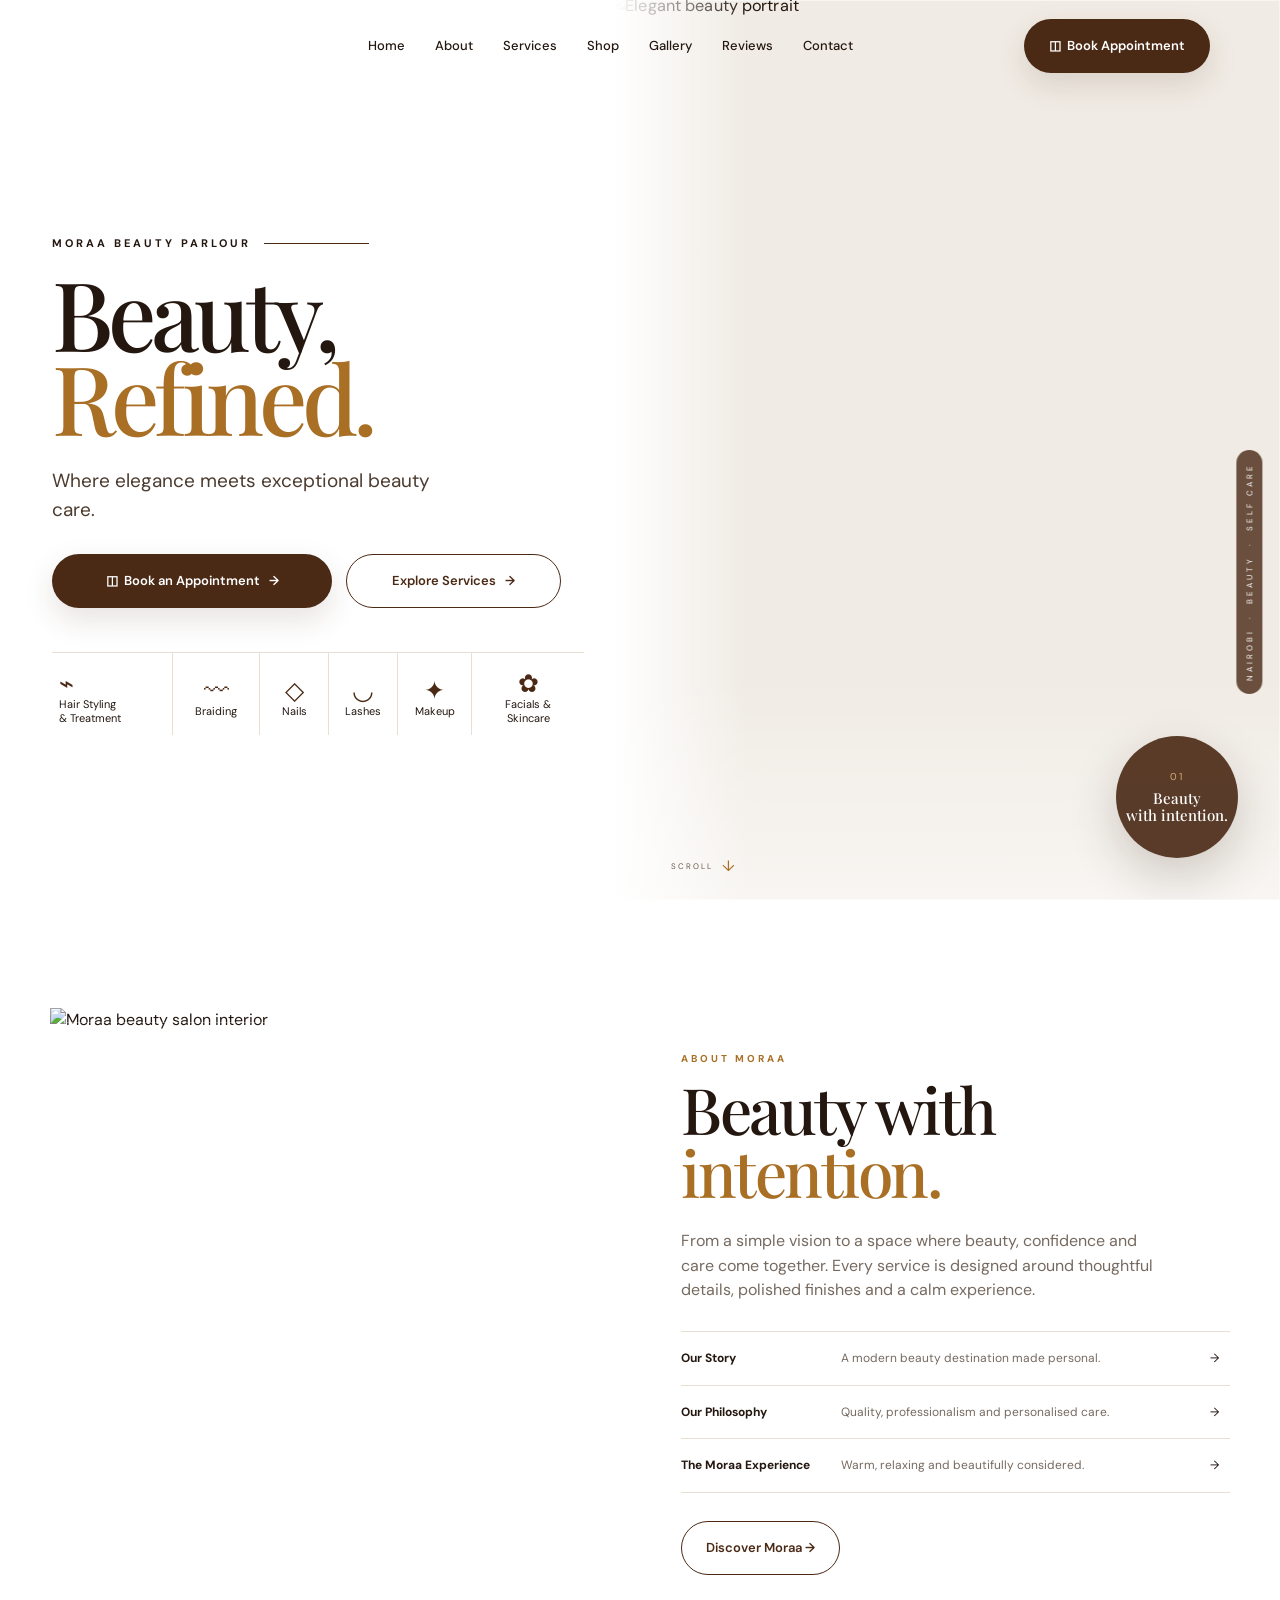
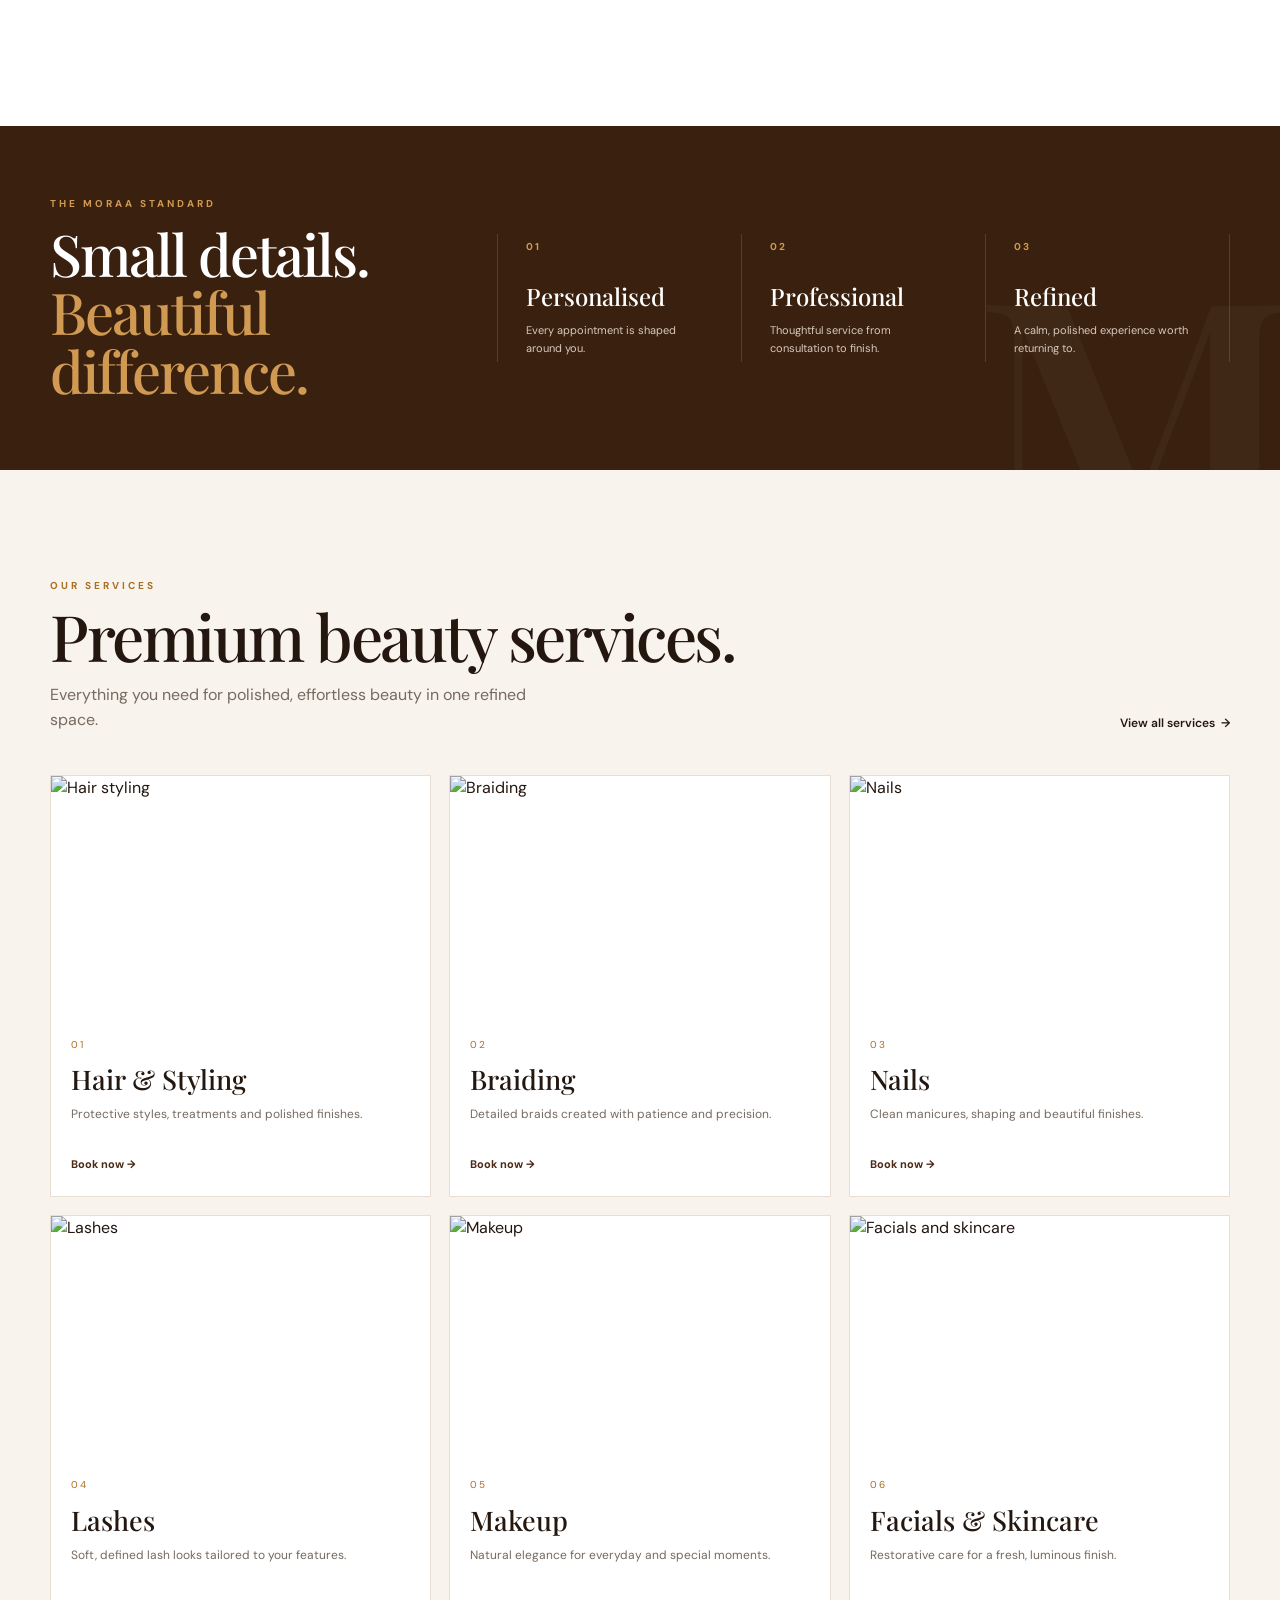
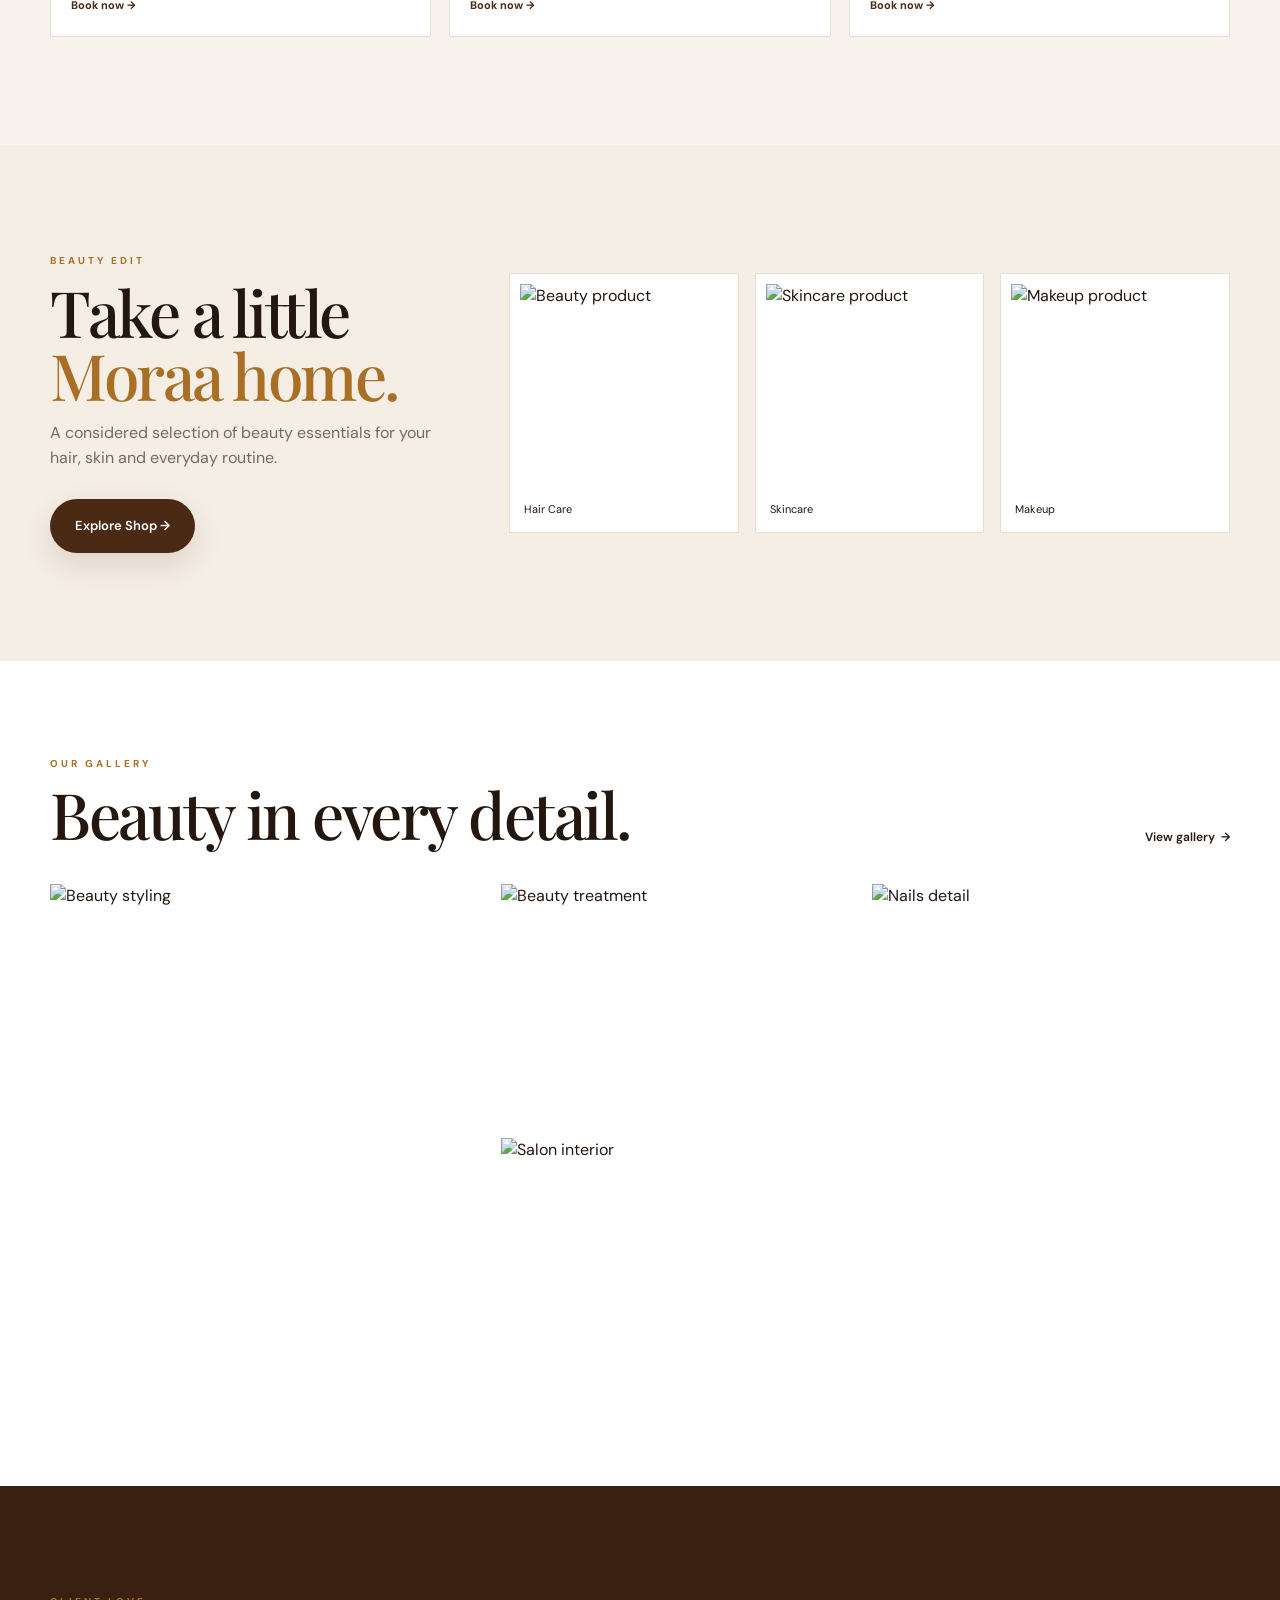
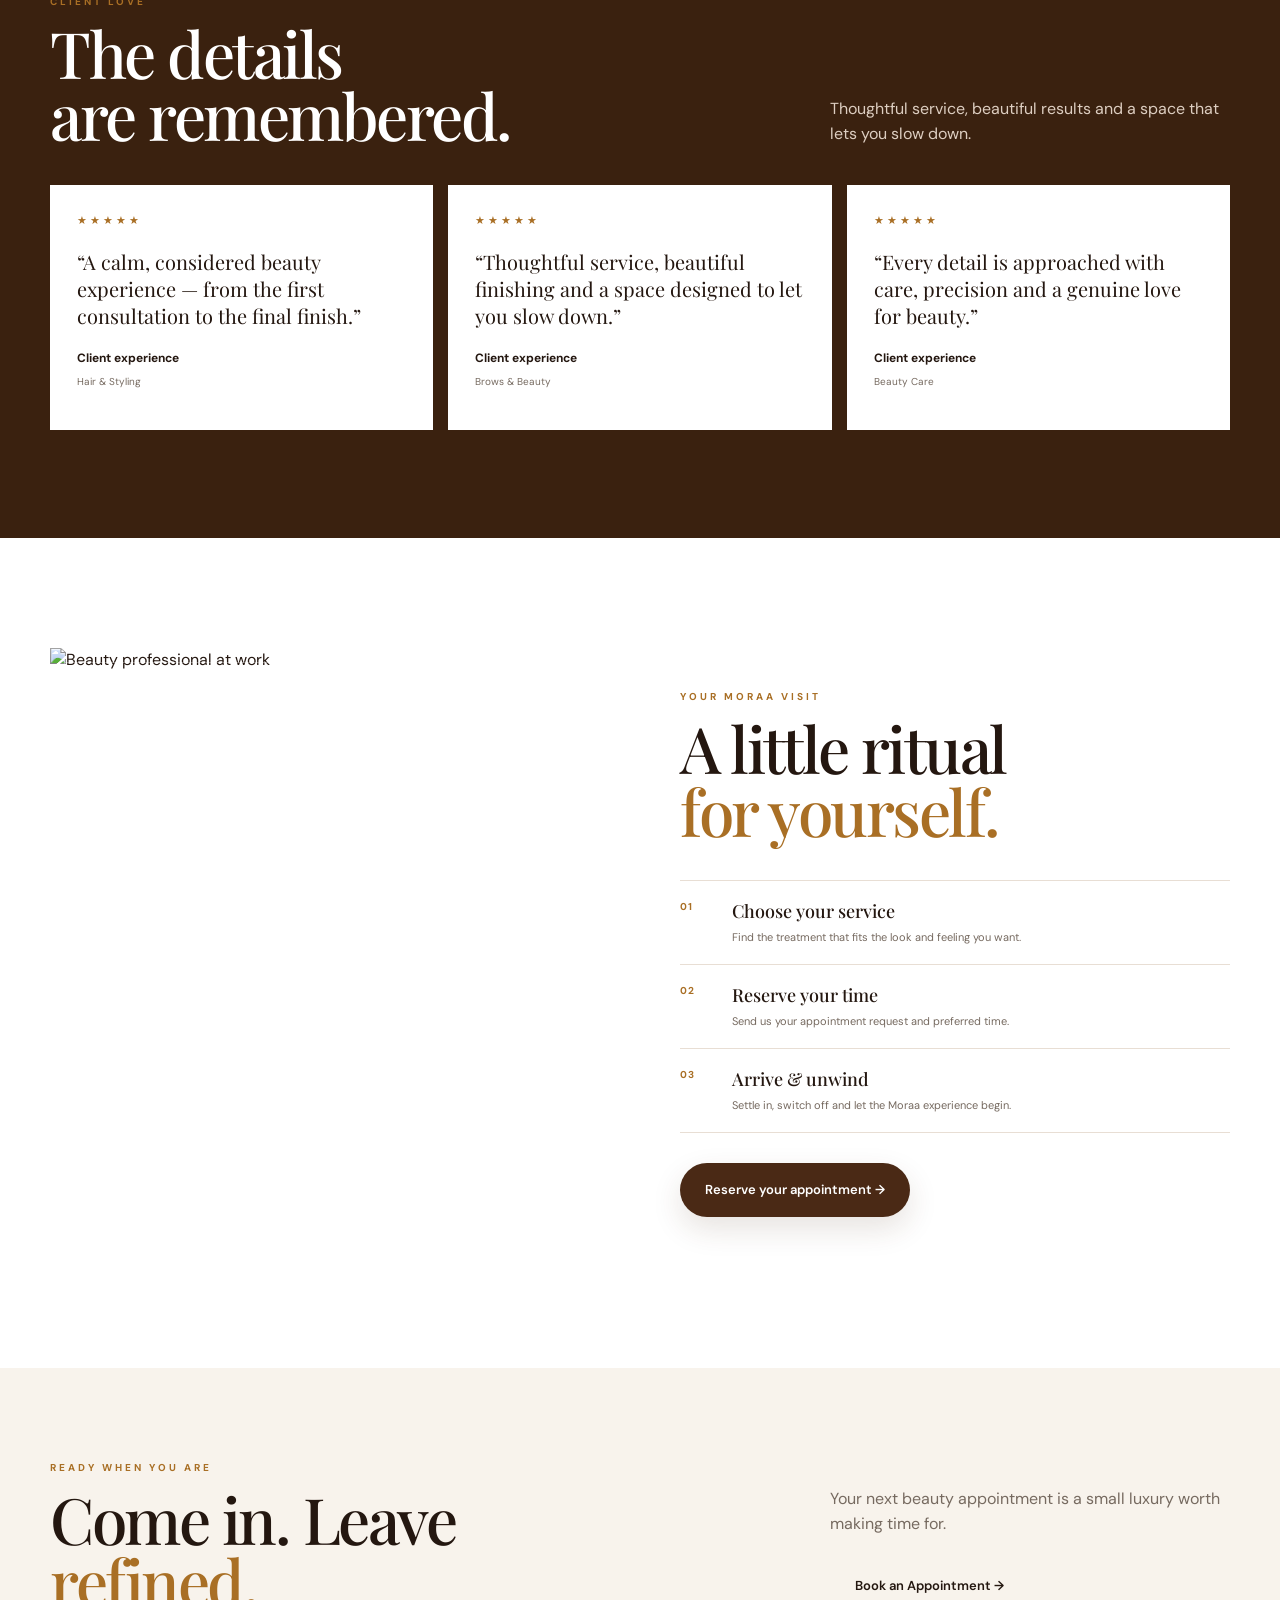
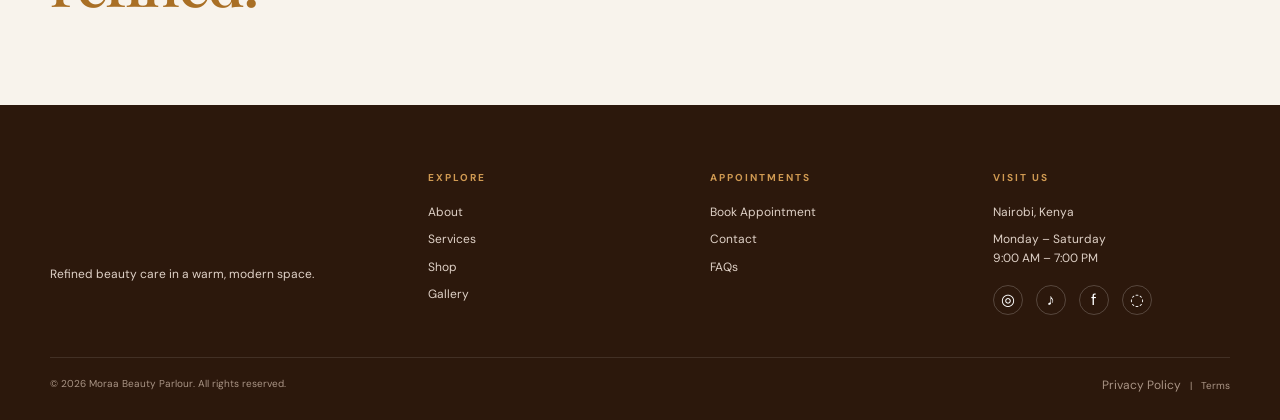
==== commit f00f856c: "Final homepage trust and copy polish" ====
--- a/index.html
+++ b/index.html
@@ -36,7 +36,7 @@
 </div>
 </div>
 <div class="hero-photo hero-scene">
-<img src="https://images.unsplash.com/photo-1487412720507-e7ab37603c6f?auto=format&fit=crop&w=1800&q=92" alt="Elegant beauty portrait" fetchpriority="high" decoding="async" loading="lazy" decoding="async">
+<img src="https://images.unsplash.com/photo-1487412720507-e7ab37603c6f?auto=format&fit=crop&w=1800&q=92" alt="Elegant beauty portrait" fetchpriority="high" decoding="async">
 <div class="hero-cutout" aria-hidden="true"></div>
 <div class="hero-badge"><span>01</span><b>Beauty<br>with intention.</b></div><div class="hero-side-label">NAIROBI&nbsp;&nbsp;·&nbsp;&nbsp;BEAUTY&nbsp;&nbsp;·&nbsp;&nbsp;SELF CARE</div><div class="hero-scroll">SCROLL <span>↓</span></div>
 </div>
@@ -67,7 +67,7 @@
 
 <section class="section gallery-preview"><div class="container"><div class="section-head"><div><div class="section-kicker">Our Gallery</div><h2 class="section-title">Beauty in every detail.</h2></div><a class="text-link" href="/gallery">View gallery&nbsp; →</a></div><div class="masonry-preview"><img class="tall" src="https://images.unsplash.com/photo-1595476108010-b4d1f102b1b1?auto=format&fit=crop&w=900&q=90" alt="Beauty styling"><img src="https://images.unsplash.com/photo-1522337360788-8b13dee7a37e?auto=format&fit=crop&w=900&q=90" alt="Beauty treatment" loading="lazy" decoding="async"><img src="https://images.unsplash.com/photo-1604654894610-df63bc536371?auto=format&fit=crop&w=900&q=90" alt="Nails detail" loading="lazy" decoding="async"><img class="wide" src="https://images.unsplash.com/photo-1560066984-138dadb4c035?auto=format&fit=crop&w=1200&q=90" alt="Salon interior"></div></div></section>
 
-<section class="section testimonials"><div class="container"><div class="section-kicker">Client Love</div><div class="testimonial-head"><h2 class="section-title">The details<br>are remembered.</h2><p>Thoughtful service, beautiful results and a space that lets you slow down.</p></div><div class="review-grid"><article class="review"><div class="stars">★★★★★</div><p>“The team is professional, warm and so talented. I left feeling completely polished.”</p><strong>Aisha N.</strong><small>Hair & Styling</small></article><article class="review"><div class="stars">★★★★★</div><p>“My brows have never looked better. Moraa Beauty Parlour is truly special.”</p><strong>Wanjiku M.</strong><small>Brows & Beauty</small></article><article class="review"><div class="stars">★★★★★</div><p>“Clean space, amazing service and the results are always perfect.”</p><strong>Grace K.</strong><small>Beauty Care</small></article></div></div></section>
+<section class="section testimonials"><div class="container"><div class="section-kicker">Client Love</div><div class="testimonial-head"><h2 class="section-title">The details<br>are remembered.</h2><p>Thoughtful service, beautiful results and a space that lets you slow down.</p></div><div class="review-grid"><article class="review"><div class="stars">★★★★★</div><p>“A calm, considered beauty experience — from the first consultation to the final finish.”</p><strong>Client experience</strong><small>Hair & Styling</small></article><article class="review"><div class="stars">★★★★★</div><p>“Thoughtful service, beautiful finishing and a space designed to let you slow down.”</p><strong>Client experience</strong><small>Brows & Beauty</small></article><article class="review"><div class="stars">★★★★★</div><p>“Every detail is approached with care, precision and a genuine love for beauty.”</p><strong>Client experience</strong><small>Beauty Care</small></article></div></div></section>
 
 <section class="visit-section"><div class="container visit-grid">
 <div class="visit-image"><img src="https://images.unsplash.com/photo-1599351431202-1e0f0137899a?auto=format&fit=crop&w=1300&q=90" alt="Beauty professional at work" loading="lazy" decoding="async"></div>
--- a/style.css
+++ b/style.css
@@ -50,3 +50,5 @@
 @media(max-width:1100px){.site-header{position:absolute!important}.site-header.scrolled{position:fixed!important}.mobile-book{display:flex;position:fixed;z-index:60;right:15px;bottom:15px;height:48px;padding:0 18px;background:var(--brown);color:#fff;border-radius:999px;font-size:11px;font-weight:700;box-shadow:0 15px 35px #2f190c35}.hero-side-label{display:none}}
 @media(max-width:650px){.hero{min-height:auto}.hero-grid{min-height:auto}.hero-copy{min-height:auto}.hero-photo{min-height:500px}.hero-photo>img{transform:none}.hero-badge{right:15px;bottom:15px}.hero-scroll{display:none}.services-strip{margin-top:5px}.service-mini{border-bottom:1px solid var(--line)}.service-mini:nth-last-child(-n+3){border-bottom:0}.standard-band:after{font-size:240px;bottom:-70px}.intro-image:after,.visit-image:after,.editorial-img:after{inset:10px}.section-title{letter-spacing:-1.8px}.page-hero:after{font-size:230px;bottom:-50px}.footer{padding-bottom:90px}}
 @media(prefers-reduced-motion:reduce){html{scroll-behavior:auto}.reveal,.reveal.visible,.hero-photo>img,.card,.service-card,.visit-image img{transition:none!important;transform:none!important}}
+
+.notfound{min-height:100vh;display:grid;place-items:center;text-align:center;background:radial-gradient(circle at 50% 35%,#fbf5ed 0,#f4eadf 38%,#fff 75%);padding:120px 20px}.notfound h1{font:500 clamp(120px,22vw,260px)/.75 var(--serif);letter-spacing:-12px;color:var(--brown)}.notfound p{color:var(--muted);font-size:15px;margin:35px auto 25px;max-width:430px}
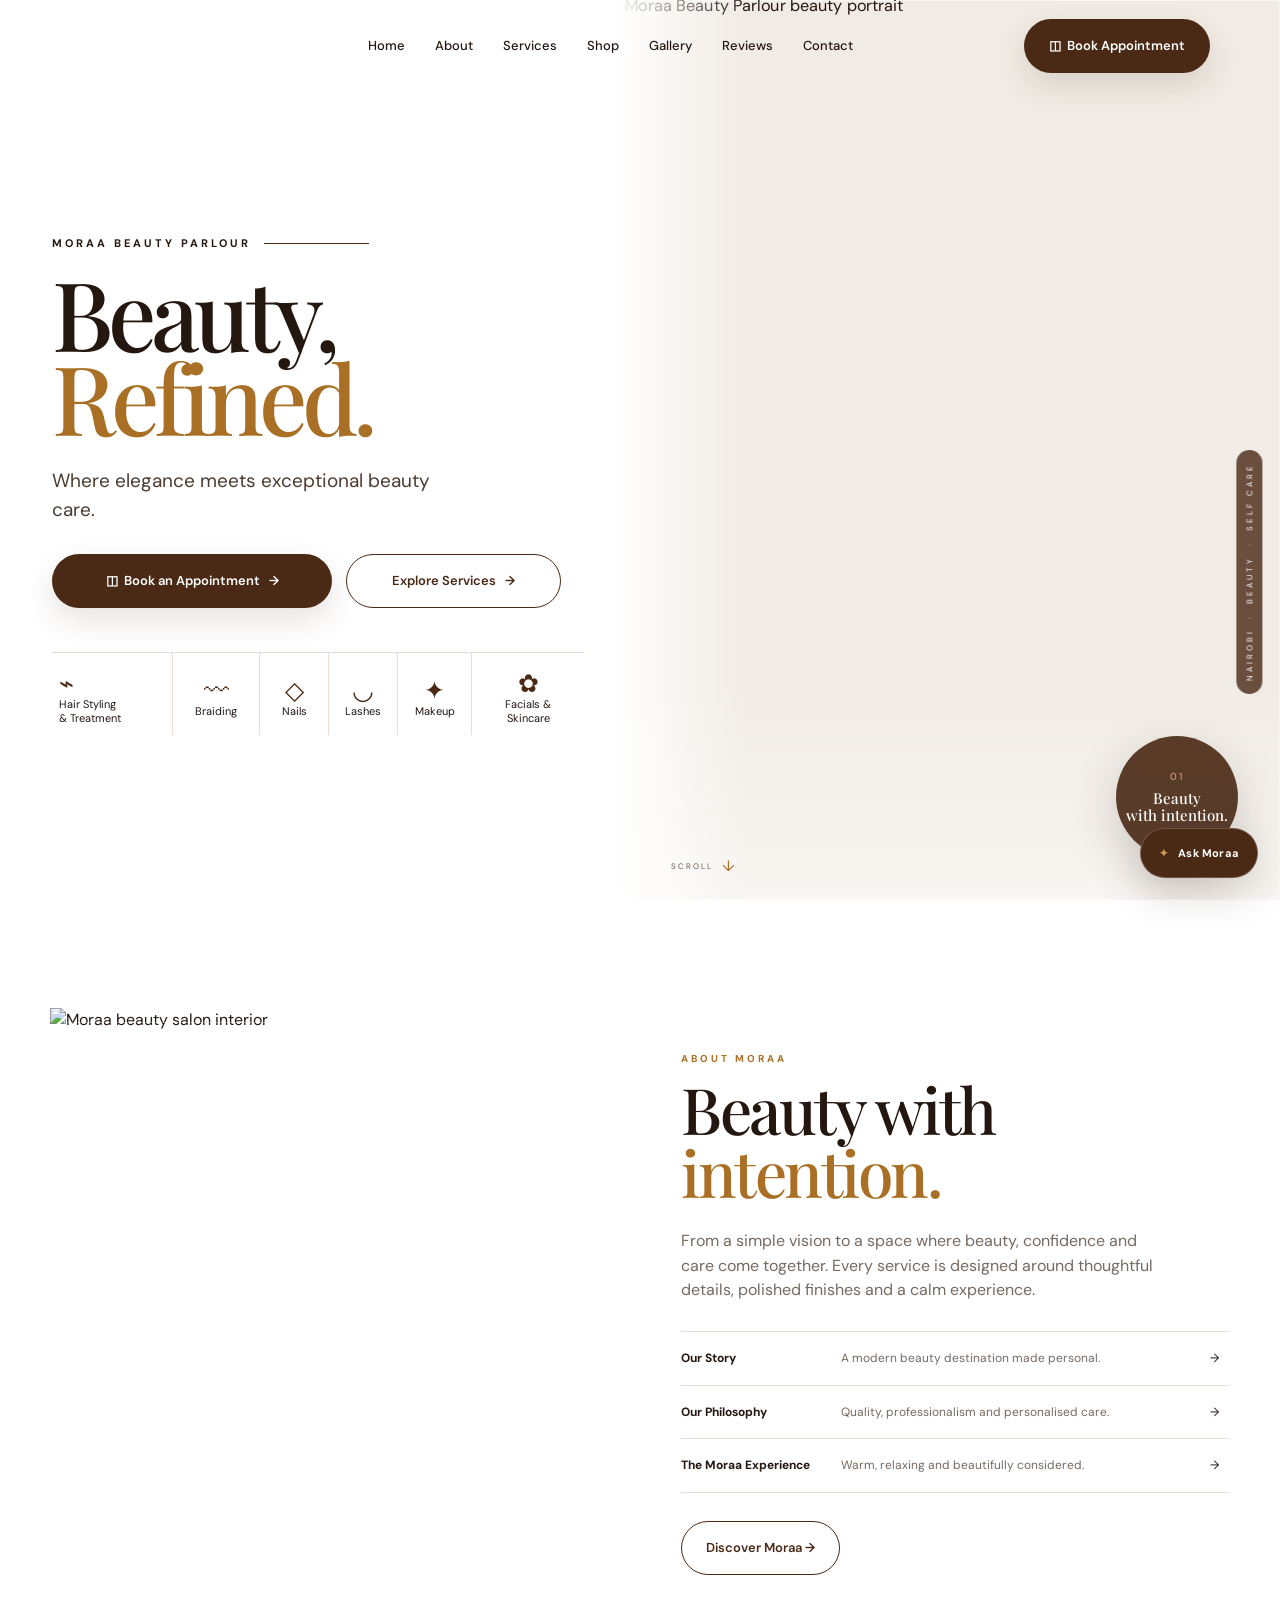
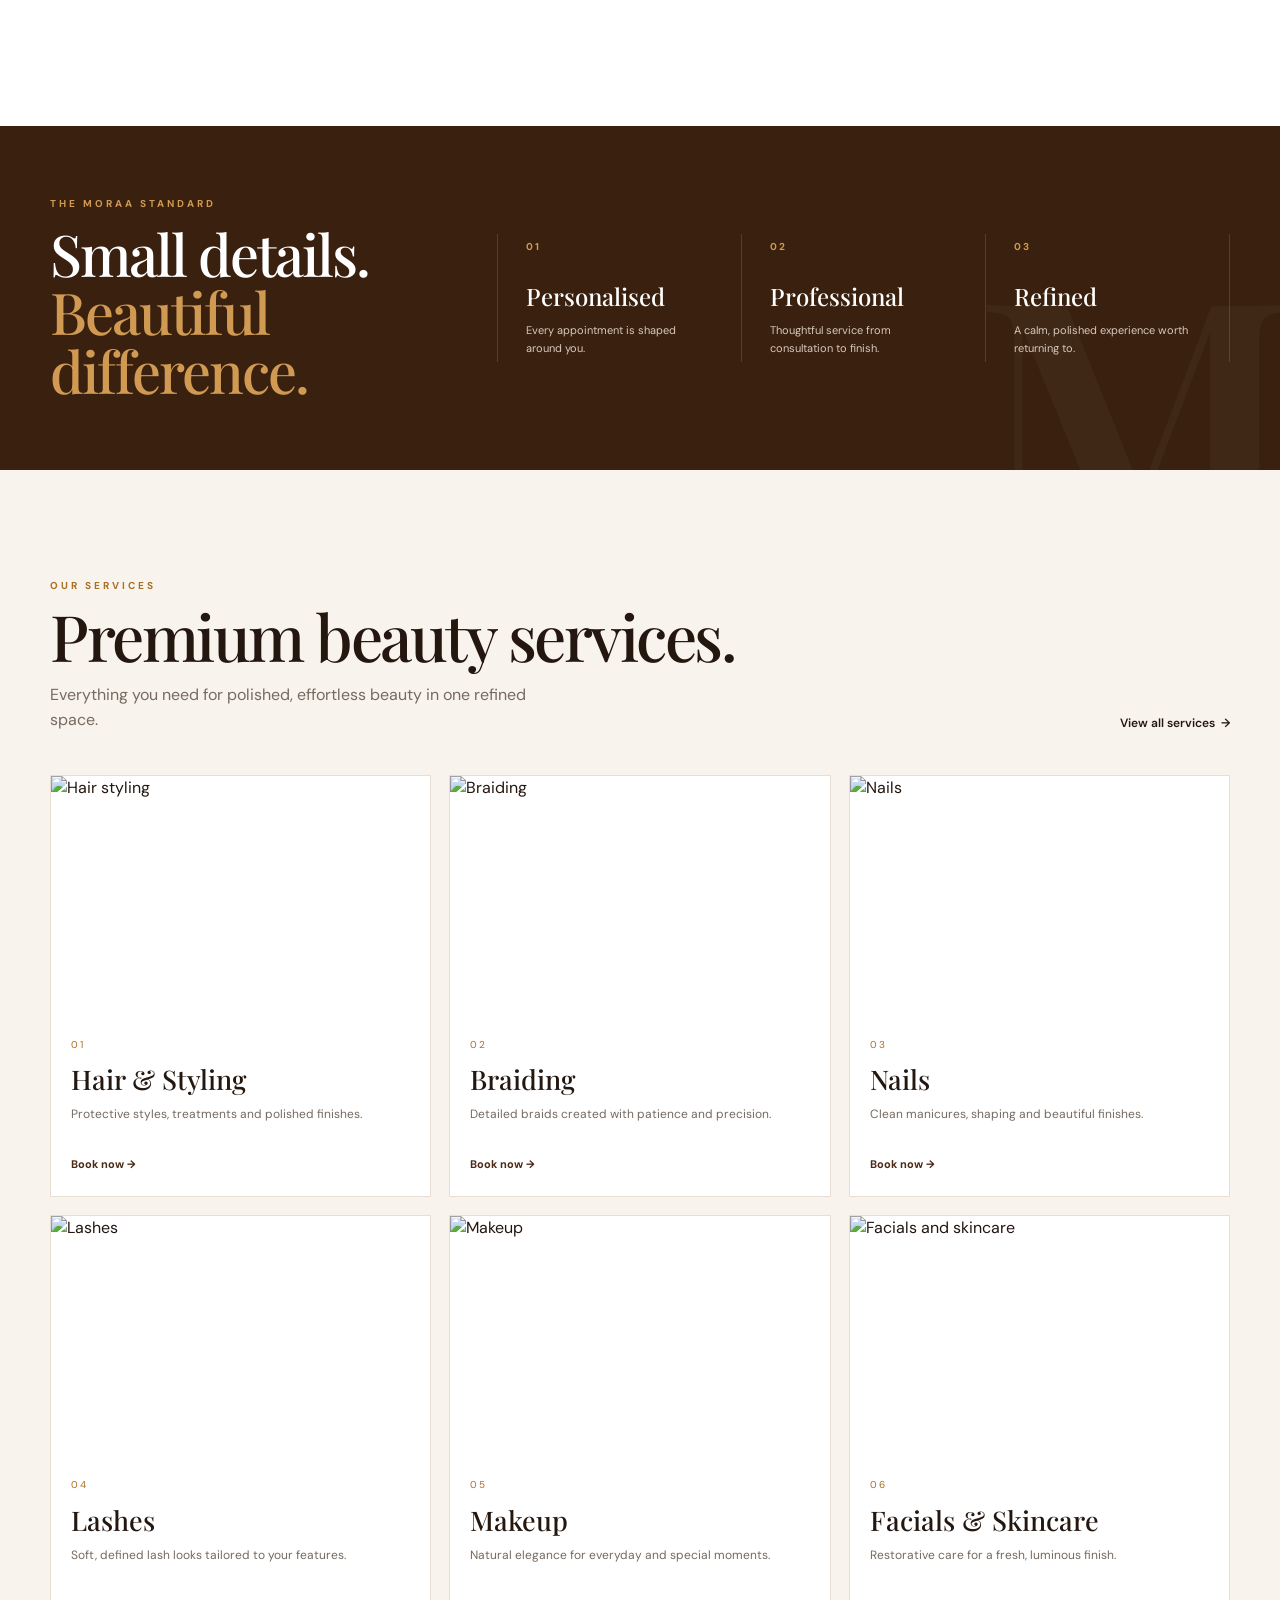
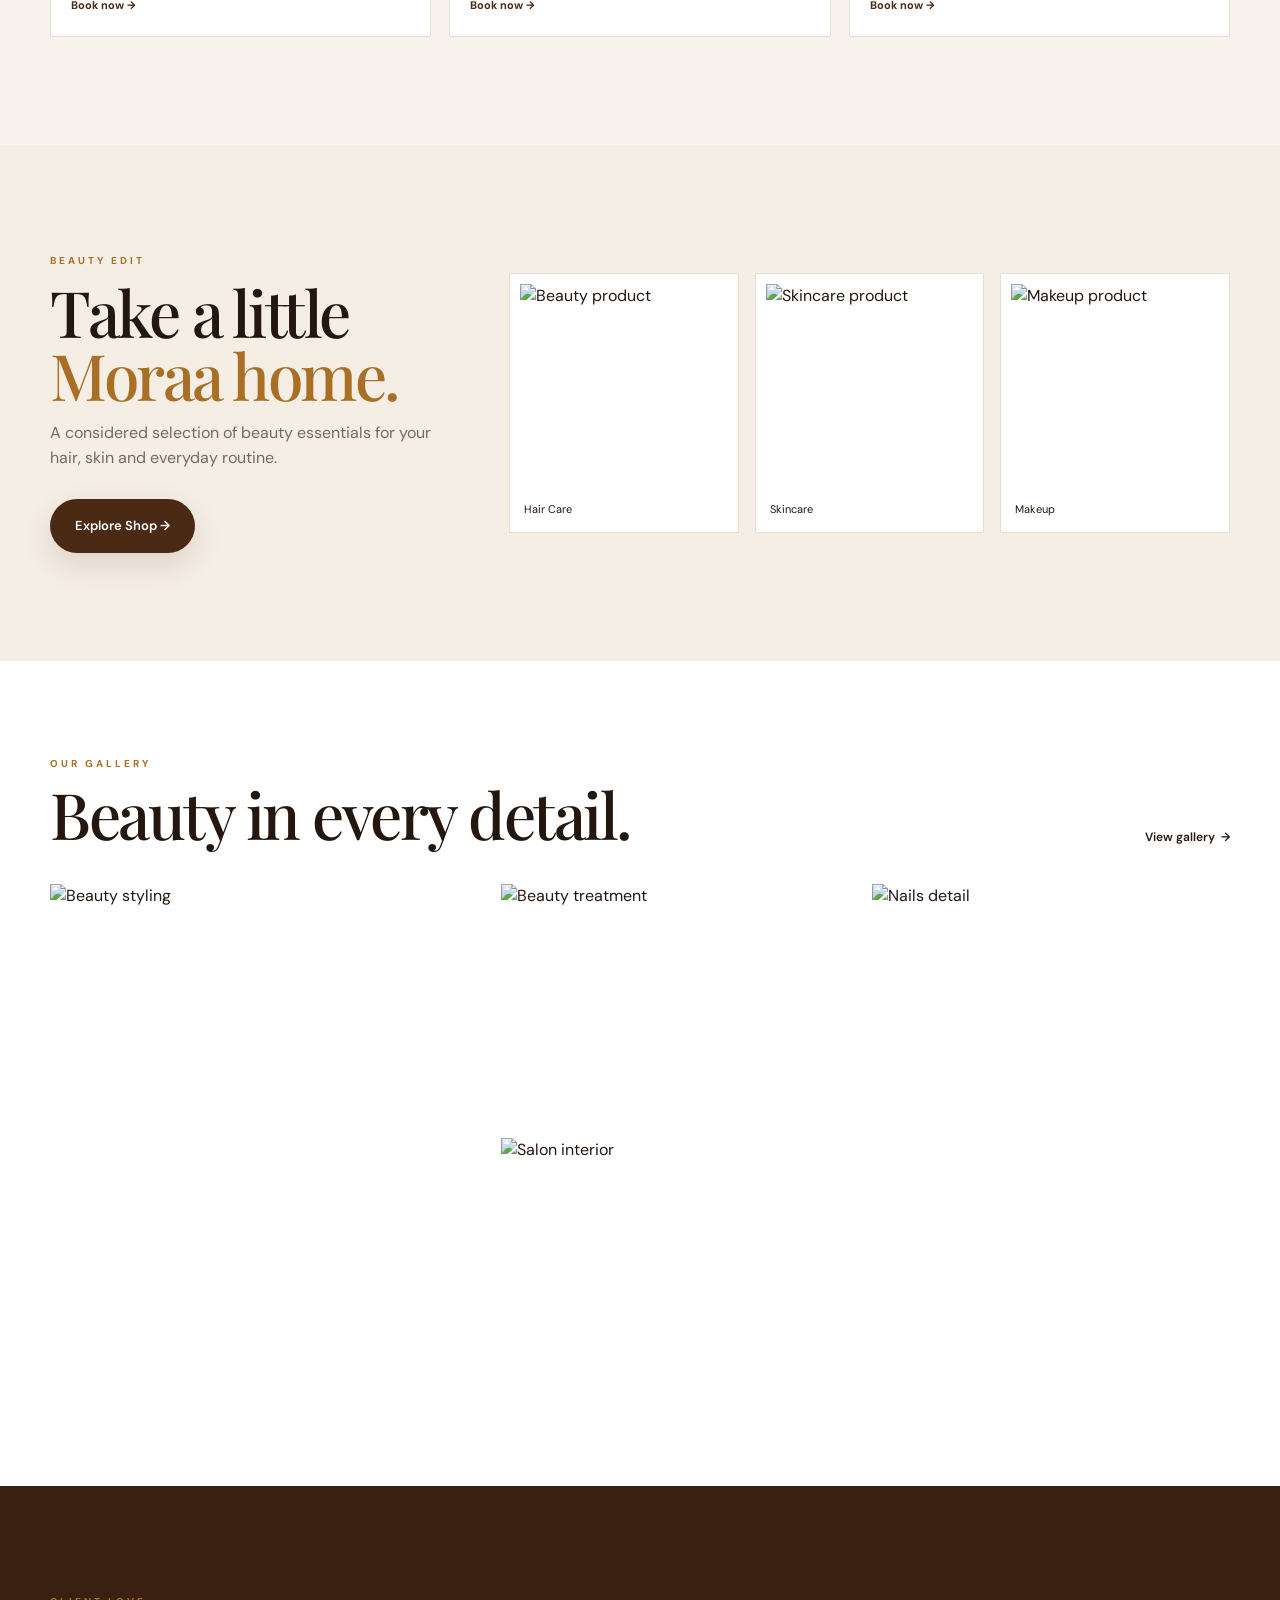
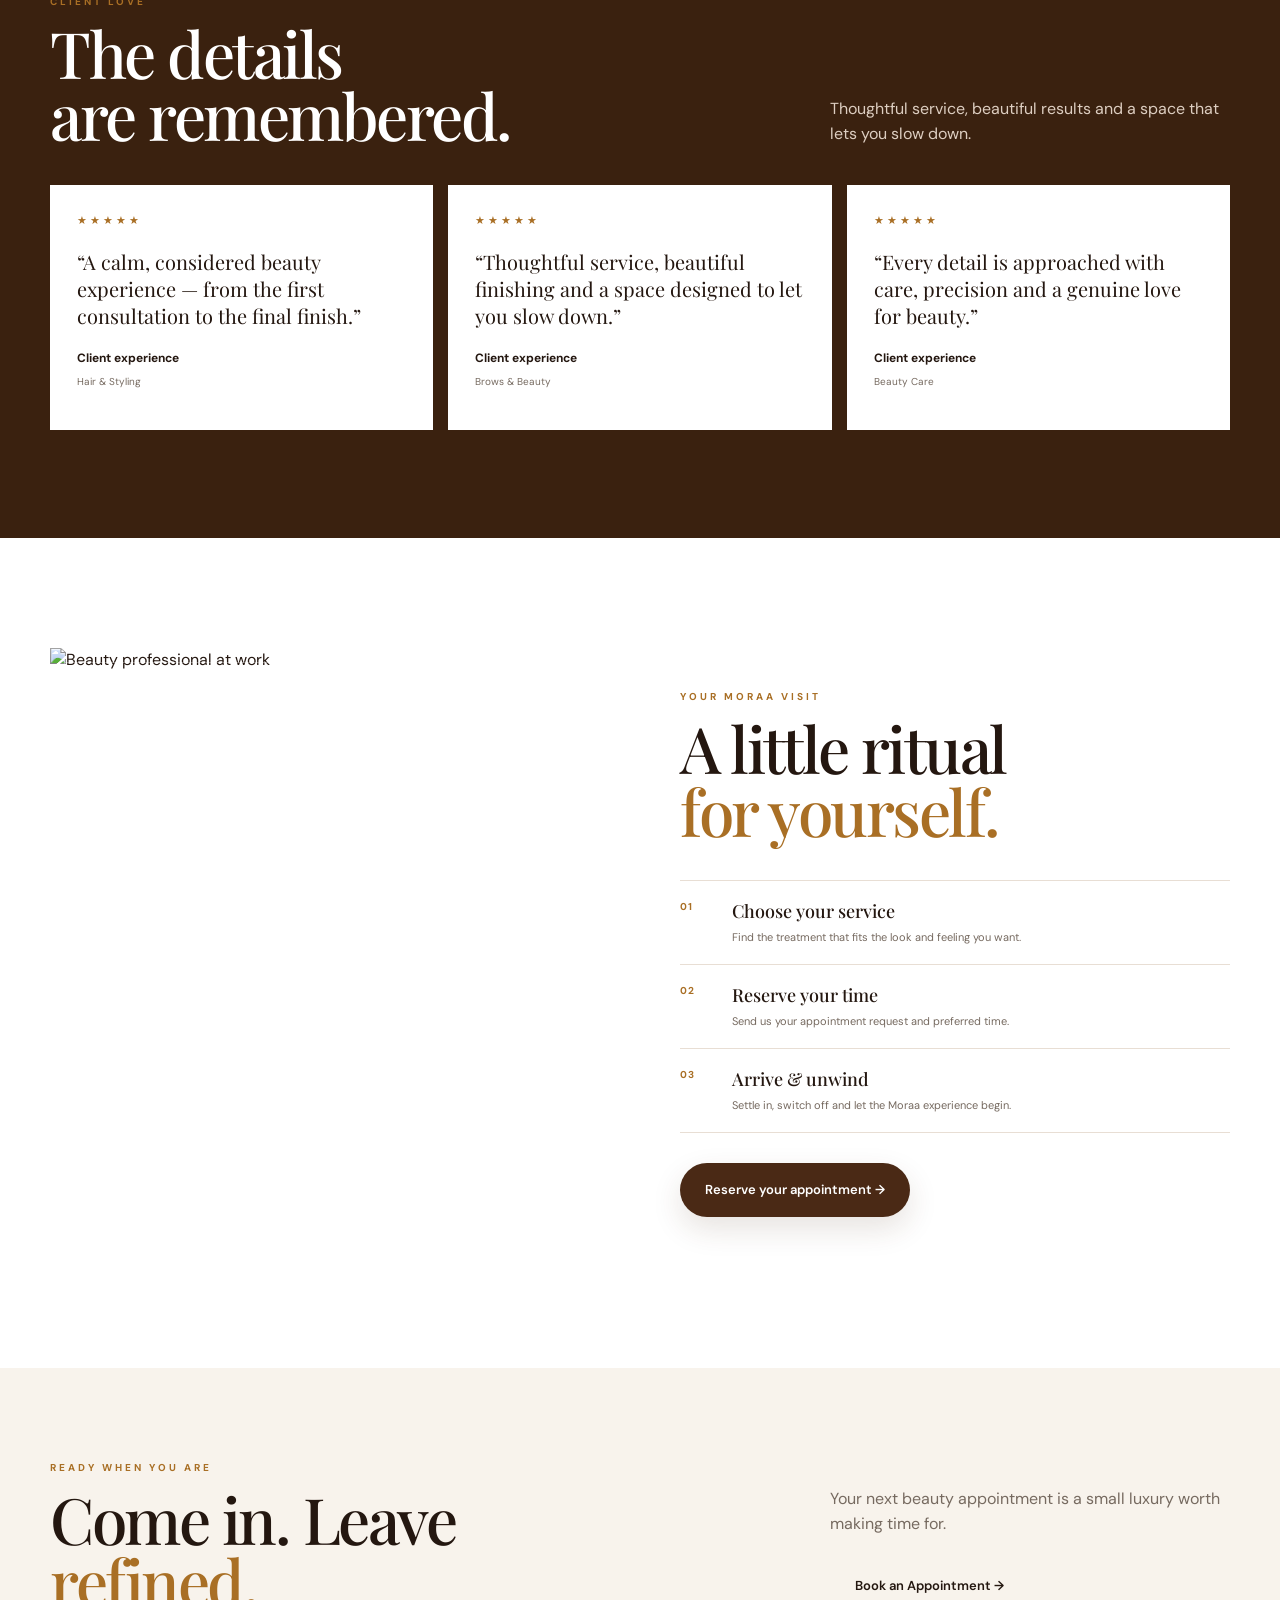
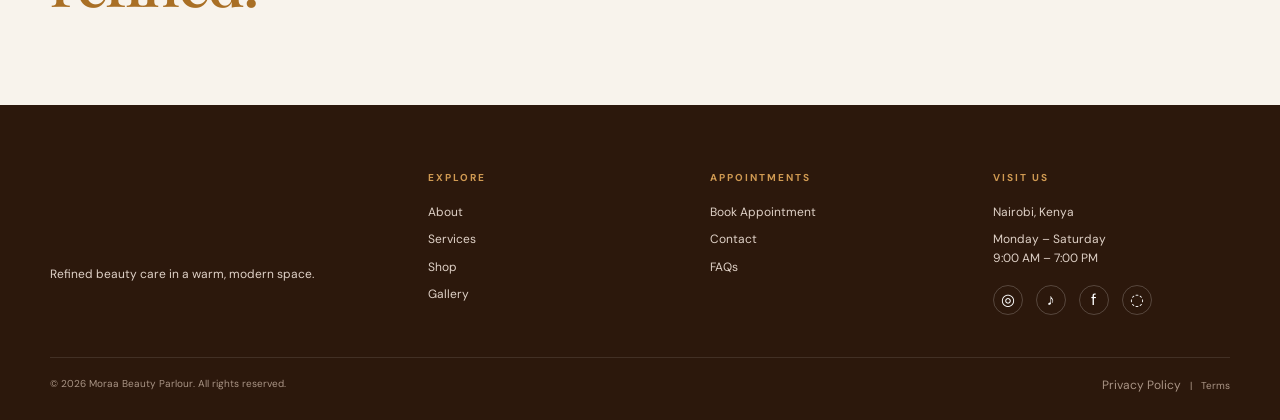
==== commit c9ed3699: "Restore Moraa hero composition and exact woman asset slot" ====
--- a/index.html
+++ b/index.html
@@ -36,8 +36,7 @@
 </div>
 </div>
 <div class="hero-photo hero-scene">
-<img src="https://images.unsplash.com/photo-1487412720507-e7ab37603c6f?auto=format&fit=crop&w=1800&q=92" alt="Elegant beauty portrait" fetchpriority="high" decoding="async">
-<div class="hero-cutout" aria-hidden="true"></div>
+<div class="hero-portrait-backdrop" aria-hidden="true"></div><img class="moraa-hero-woman" src="/assets/moraa-hero-cutout.webp" alt="Moraa Beauty Parlour beauty portrait" fetchpriority="high" decoding="async">
 <div class="hero-badge"><span>01</span><b>Beauty<br>with intention.</b></div><div class="hero-side-label">NAIROBI&nbsp;&nbsp;·&nbsp;&nbsp;BEAUTY&nbsp;&nbsp;·&nbsp;&nbsp;SELF CARE</div><div class="hero-scroll">SCROLL <span>↓</span></div>
 </div>
 </div>
--- a/style.css
+++ b/style.css
@@ -52,3 +52,10 @@
 @media(prefers-reduced-motion:reduce){html{scroll-behavior:auto}.reveal,.reveal.visible,.hero-photo>img,.card,.service-card,.visit-image img{transition:none!important;transform:none!important}}
 
 .notfound{min-height:100vh;display:grid;place-items:center;text-align:center;background:radial-gradient(circle at 50% 35%,#fbf5ed 0,#f4eadf 38%,#fff 75%);padding:120px 20px}.notfound h1{font:500 clamp(120px,22vw,260px)/.75 var(--serif);letter-spacing:-12px;color:var(--brown)}.notfound p{color:var(--muted);font-size:15px;margin:35px auto 25px;max-width:430px}
+
+.contact-side{display:flex;flex-direction:column;gap:24px}.contact-enquiry{padding:28px;background:#f8f3ec;border:1px solid var(--line)}.contact-enquiry h3{font:500 30px/1.05 var(--serif);margin:8px 0}.contact-enquiry>p{font-size:12px;color:var(--muted);margin-bottom:20px}.contact-enquiry .form-grid{gap:12px}.contact-enquiry .field input,.contact-enquiry .field textarea{background:#fff}.contact-enquiry .field textarea{height:100px}
+.moraa-support{position:fixed;right:22px;bottom:22px;z-index:80;font-family:var(--sans)}.moraa-support-toggle{border:1px solid #fff3;background:var(--brown);color:#fff;border-radius:999px;height:50px;padding:0 18px;font:700 11px var(--sans);letter-spacing:.2px;box-shadow:0 16px 40px #2f190c28;cursor:pointer}.moraa-support-toggle span{color:#d09a52;margin-right:7px}.moraa-support-panel{position:absolute;right:0;bottom:62px;width:min(360px,calc(100vw - 30px));background:#fff;border:1px solid var(--line);box-shadow:0 25px 70px #2f190c20;overflow:hidden}.moraa-support-head{padding:17px 18px;background:#3a210f;color:#fff;display:flex;justify-content:space-between;align-items:center}.moraa-support-head small{display:block;color:#d09a52;font-size:8px;letter-spacing:1.6px;margin-bottom:3px}.moraa-support-head strong{font:500 21px var(--serif)}.moraa-support-close{border:0;background:#fff1;color:#fff;font-size:24px;width:34px;height:34px;border-radius:50%;cursor:pointer}.moraa-support-messages{height:250px;overflow:auto;padding:16px;background:#fbf8f4}.moraa-msg{max-width:86%;padding:10px 12px;border-radius:13px;margin-bottom:9px;font-size:11px;line-height:1.5}.moraa-msg.assistant{background:#fff;border:1px solid var(--line);border-top-left-radius:4px;color:var(--ink)}.moraa-msg.user{margin-left:auto;background:var(--brown);color:#fff;border-top-right-radius:4px}.moraa-support-chips{display:flex;gap:6px;flex-wrap:wrap;padding:10px 12px 0}.moraa-support-chips button{border:1px solid var(--line);background:#fff;border-radius:999px;padding:7px 10px;font-size:9px;color:var(--brown);cursor:pointer}.moraa-support-form{display:flex;gap:7px;padding:12px}.moraa-support-form input{min-width:0;flex:1;height:42px;border:1px solid var(--line);padding:0 12px;outline:none}.moraa-support-form button{width:42px;border:0;background:var(--brown);color:#fff;font-size:17px;cursor:pointer}.moraa-support-wa{margin:0 12px 13px;width:calc(100% - 24px);height:40px;border:1px solid var(--brown);background:#fff;color:var(--brown);font-size:10px;font-weight:700;cursor:pointer}.moraa-support-wa:hover,.moraa-support-chips button:hover{background:#f8f3ec}
+@media(max-width:650px){.contact-enquiry{padding:20px}.moraa-support{right:12px;bottom:12px}.moraa-support-panel{bottom:60px}.moraa-support-messages{height:220px}}
+
+/* Beauty Edit shop controls */
+.shop-toolbar{display:flex;align-items:center;justify-content:space-between;gap:14px;margin-bottom:24px;padding:14px 16px;border:1px solid var(--line);background:#fff;border-radius:14px}.shop-toolbar span{color:var(--muted)}.shop-toolbar input{max-width:330px;border:1px solid var(--line);border-radius:10px;padding:12px 14px;background:#fff}.shop-empty{text-align:center;padding:60px 20px;border:1px solid var(--line);border-radius:16px;background:#fff}.shop-empty h3{font-family:var(--serif);font-size:30px;margin:0 0 8px}.shop-empty p{color:var(--muted)}@media(max-width:700px){.shop-toolbar{align-items:stretch;flex-direction:column}.shop-toolbar input{max-width:none}.shop-toolbar .btn{width:100%}}
